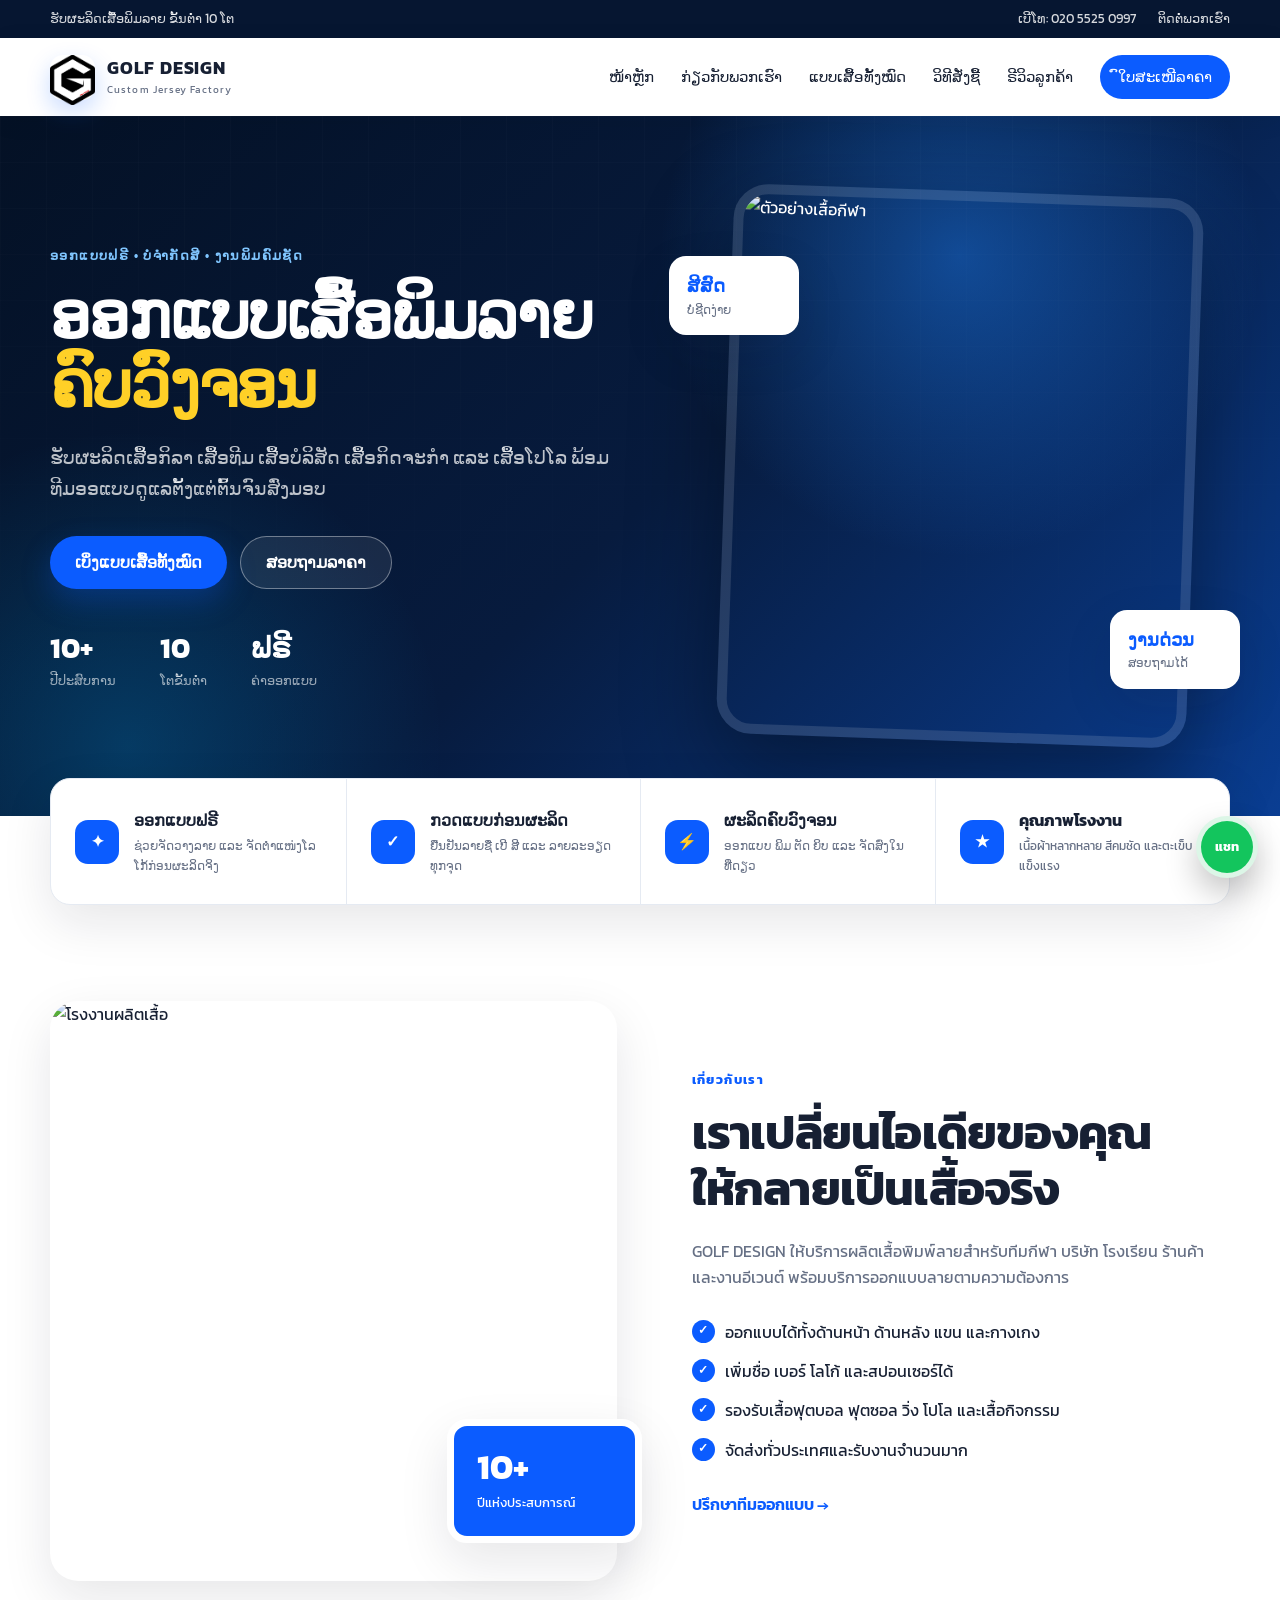
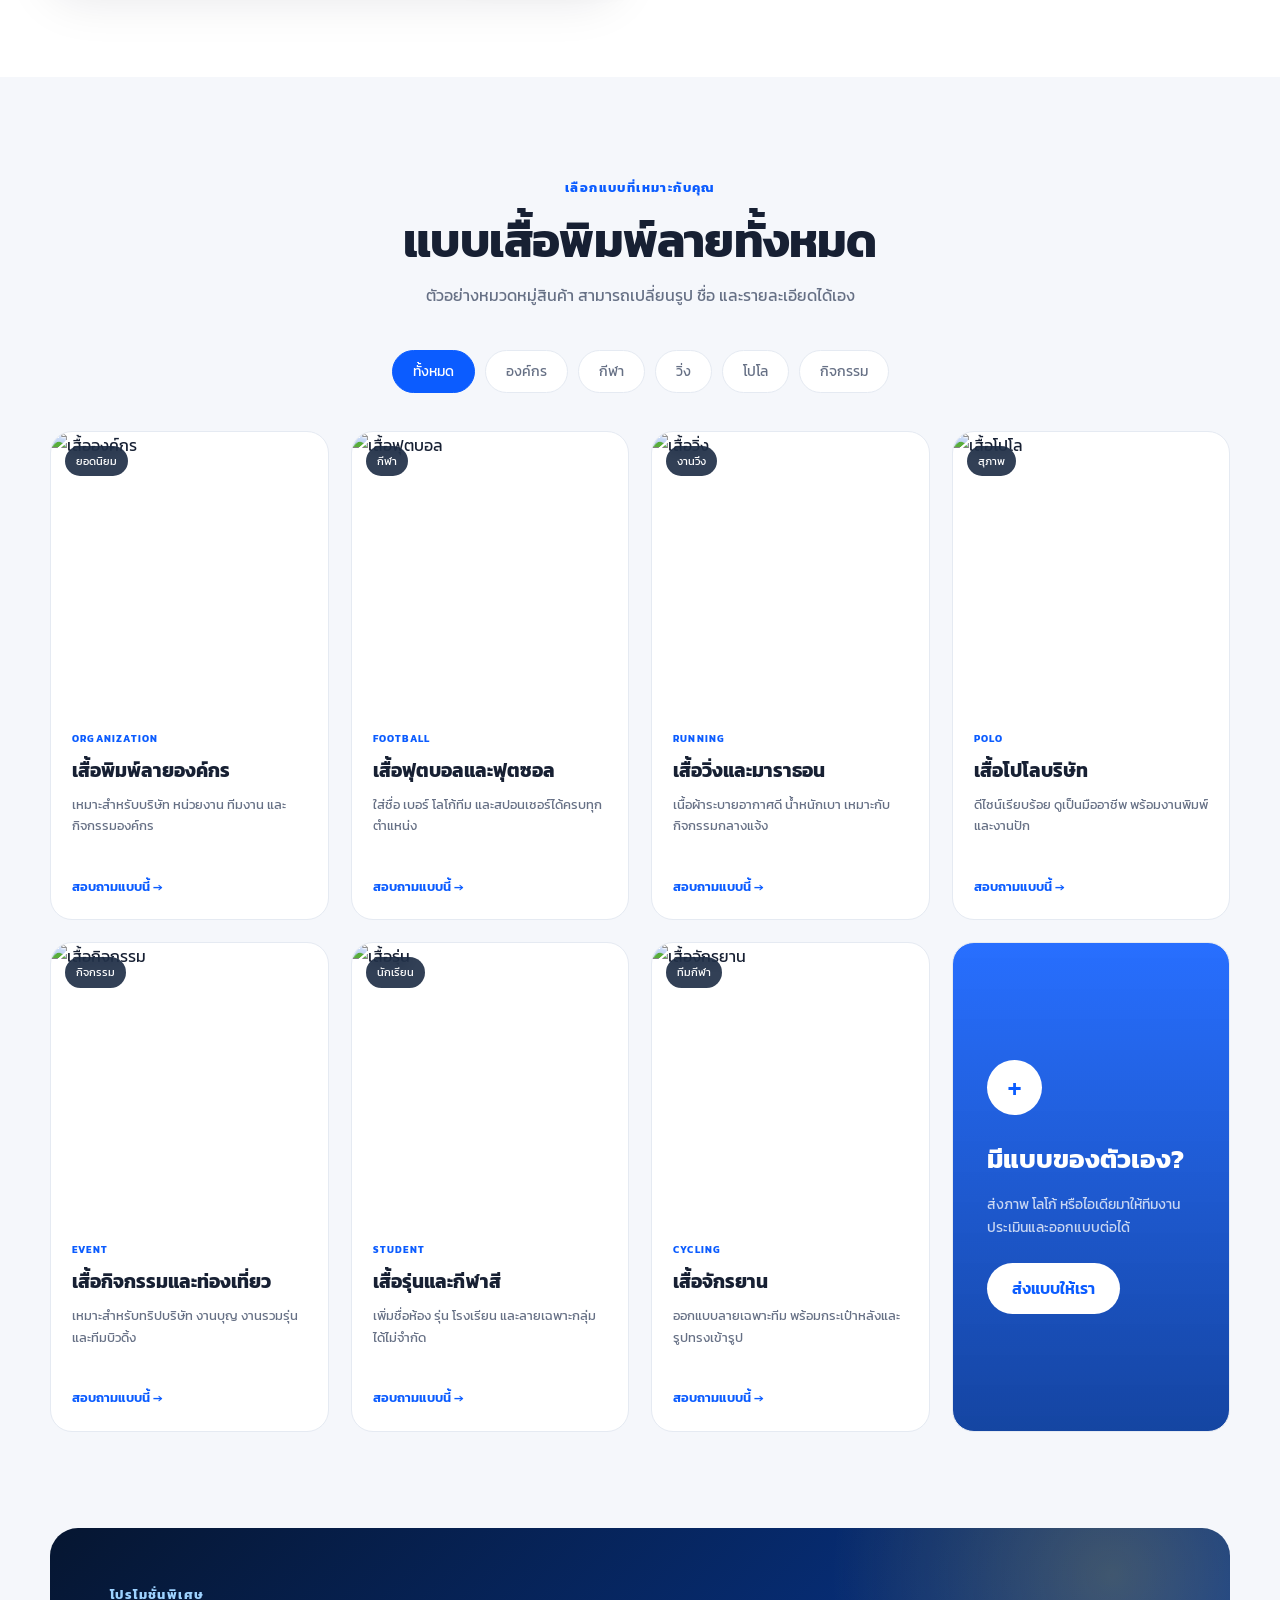
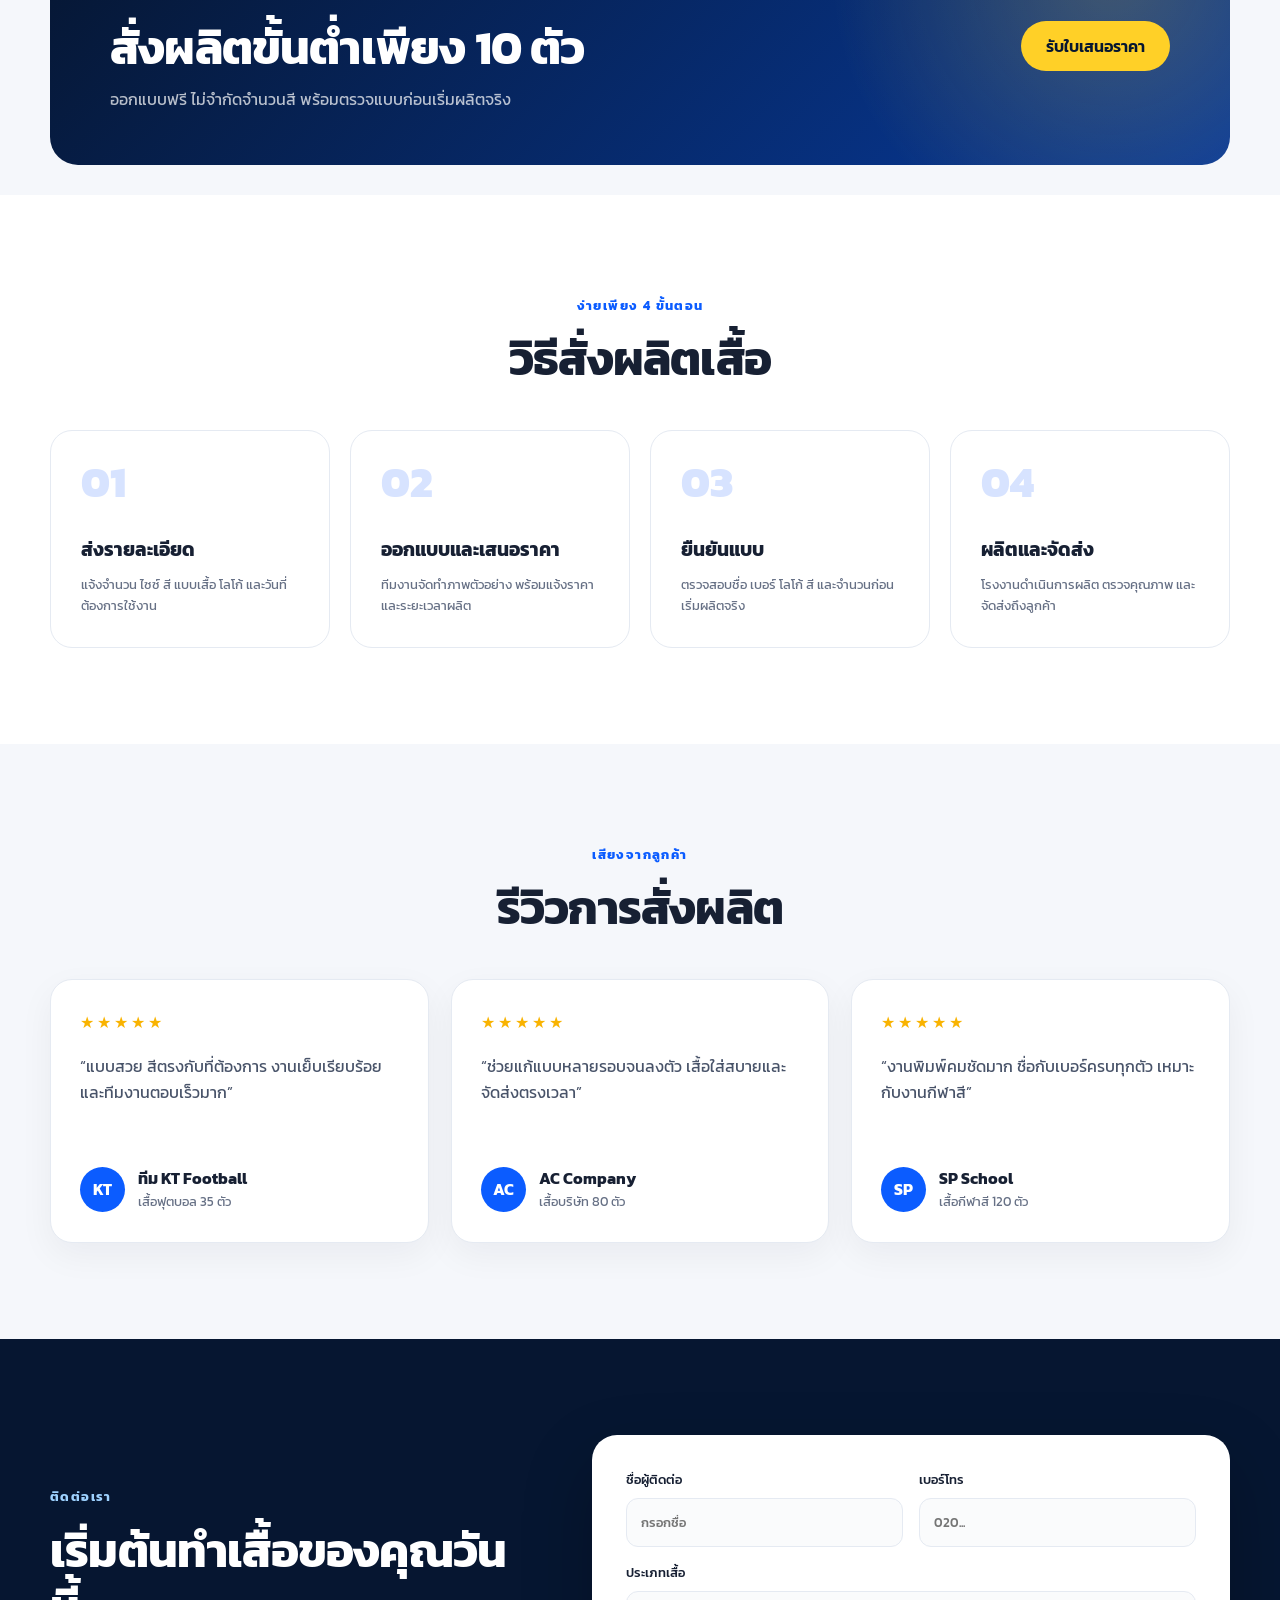
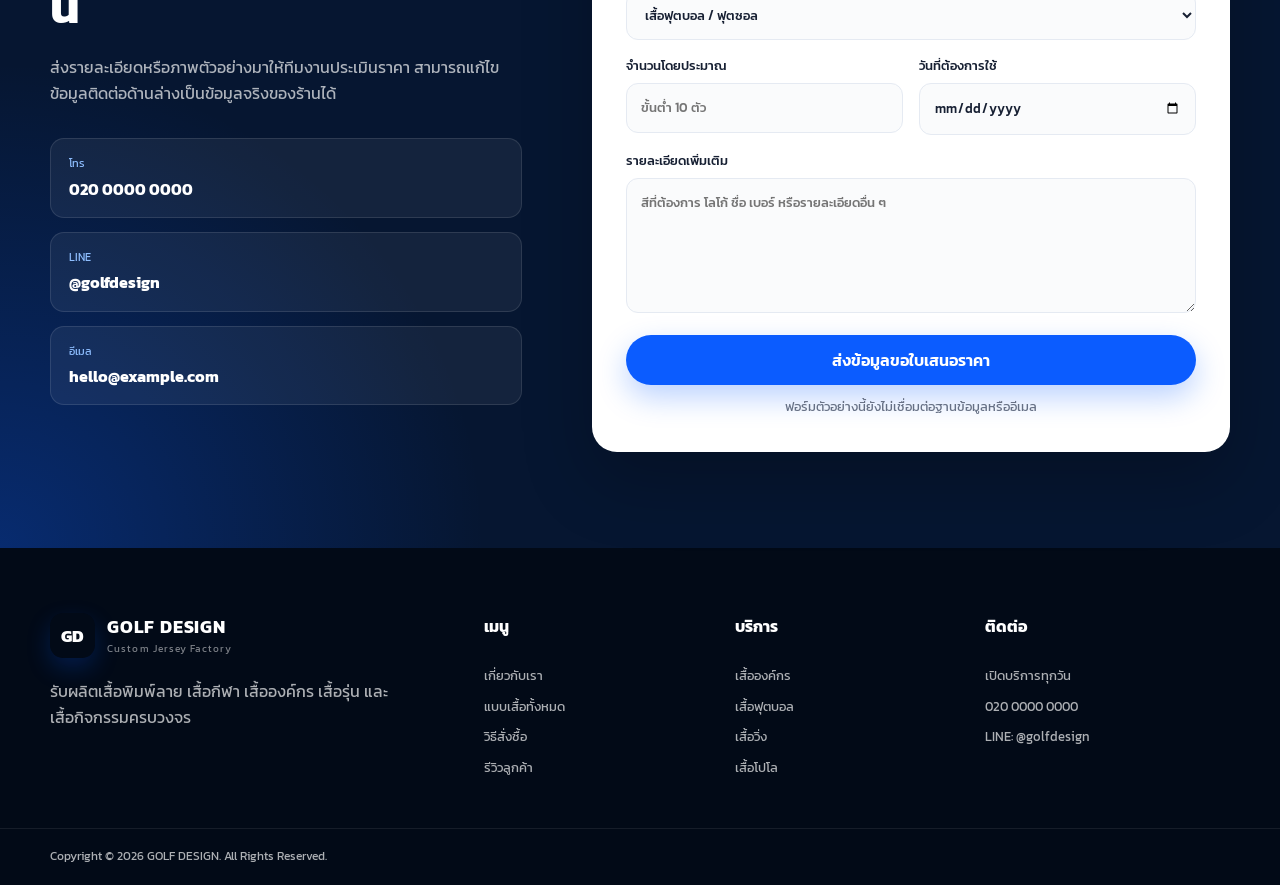
==== index.html @ 5b39530d "GG" ====
<!DOCTYPE html>
<html lang="th">
<head>
  <meta charset="UTF-8">
  <meta name="viewport" content="width=device-width, initial-scale=1.0">
  <meta name="description" content="โรงงานผลิตเสื้อพิมพ์ลาย เสื้อกีฬา เสื้อองค์กร และเสื้อกิจกรรม">
  <title>GOLF DESIGN</title>

  <link rel="preconnect" href="https://fonts.googleapis.com">
  <link rel="preconnect" href="https://fonts.gstatic.com" crossorigin>
  <link href="https://fonts.googleapis.com/css2?family=Kanit:wght@300;400;500;600;700;800&display=swap" rel="stylesheet">
  <link rel="stylesheet" href="style.css">
</head>

<body>
  <!-- แถบข้อมูลด้านบน -->
  <div class="topbar">
    <div class="container topbar-inner">
      <p>ຮັບຜະລິດເສື້ອພິມລາຍ ຂັ້ນຕ່ຳ 10 ໂຕ</p>
      <div class="topbar-links">
        <a href="tel:02000000000">ເບີໂທ: 020 5525 0997</a>
        <a href="#contact">ຕິດຕໍ່ພວກເຮົາ</a>
      </div>
    </div>
  </div>

  <!-- เมนู -->
  <header class="site-header">
    <div class="container navbar">
      <a class="brand" href="#home">
        <span class="brand-mark">
          <img src="/img/GOLF DESGIN LOGO NOTEXT@4x-8.png" alt="GOLF DESIGN">
        </span>
        <span>
          <strong>GOLF DESIGN</strong>
          <small>Custom Jersey Factory</small>
        </span>
      </a>

      <input class="nav-toggle" type="checkbox" id="nav-toggle">
      <label class="hamburger" for="nav-toggle" aria-label="เปิดเมนู">
        <span></span>
        <span></span>
        <span></span>
      </label>

      <nav class="nav-menu">
        <a href="#home">ໜ້າຫຼັກ</a>
        <a href="#about">ກ່ຽວກັບພວກເຮົາ</a>
        <a href="#products">ແບບເສື້ອທັ້ງໝົດ</a>
        <a href="#how-to-order">ວິທີສັ່ງຊື້</a>
        <a href="#reviews">ຣີວິວລູກຄ້າ</a>
        <a class="nav-contact" href="#contact">ົໃບສະເໜີລາຄາ</a>
      </nav>
    </div>
  </header>

  <main>
    <!-- Hero -->
    <section class="hero" id="home">
      <div class="container hero-grid">
        <div class="hero-copy">
          <span class="eyebrow">ອອກແບບຟຣີ • ບໍ່ຈຳກັດສີ • ງານພິມຄົມຊັດ</span>
          <h1>ອອກແບບເສື້ອພິມລາຍ<br><span>ຄົບວົງຈອນ</span></h1>
          <p>
            ຮັບຜະລິດເສື້ອກິລາ ເສື້ອທີມ ເສື້ອບໍລິສັດ ເສື້ອກິດຈະກຳ ແລະ ເສື້ອໂປໂລ ພ້ອມທີມອອແບບດູແລຕັ້ງແຕ່ຕົ້ນຈົນສົ່ງມອບ
          </p>

          <div class="hero-actions">
            <a class="btn btn-primary" href="#products">ເບິ່ງແບບເສື້ອທັ້ງໝົດ</a>
            <a class="btn btn-outline" href="#contact">ສອບຖາມລາຄາ</a>
          </div>

          <div class="hero-stats">
            <div>
              <strong>10+</strong>
              <span>ປີປະສົບການ</span>
            </div>
            <div>
              <strong>10</strong>
              <span>ໂຕຂັ້ນຕ່ຳ</span>
            </div>
            <div>
              <strong>ຟຣີ</strong>
              <span>ຄ່າອອກແບບ</span>
            </div>
          </div>
        </div>

        <div class="hero-visual">
          <div class="hero-card main-shirt">
            <img src="https://images.unsplash.com/photo-1579952363873-27f3bade9f55?auto=format&fit=crop&w=900&q=85" alt="ตัวอย่างเสื้อกีฬา">
          </div>
          <div class="floating-badge badge-one">
            <strong>ສີສົດ</strong>
            <span>ບໍ່ຊີດງ່າຍ</span>
          </div>
          <div class="floating-badge badge-two">
            <strong>ງານດ່ວນ</strong>
            <span>ສອບຖາມໄດ້</span>
          </div>
        </div>
      </div>
    </section>

    <!-- จุดเด่น -->
    <section class="features">
      <div class="container feature-grid">
        <article class="feature-card">
          <span class="feature-icon">✦</span>
          <div>
            <h3>ອອກແບບຟຣີ</h3>
            <p>ຊ່ວຍຈັດວາງລາຍ ແລະ ຈັດຕຳແໜ່ງໂລໂກ້ກ່ອນຜະລິດຈິງ</p>
          </div>
        </article>

        <article class="feature-card">
          <span class="feature-icon">✓</span>
          <div>
            <h3>ກວດແບບກ່ອນຜະລິດ</h3>
            <p>ຢືນຢັນລາຍຊື່ ເບີ ສີ ແລະ ລາຍລະອຽດທຸກຈຸດ</p>
          </div>
        </article>

        <article class="feature-card">
          <span class="feature-icon">⚡</span>
          <div>
            <h3>ຜະລິດຄົບວົງຈອນ</h3>
            <p>ອອກແບບ ພິມ ຕັດ ຍິບ ແລະ ຈັດສົ່ງໃນທີ່ດຽວ</p>
          </div>
        </article>

        <article class="feature-card">
          <span class="feature-icon">★</span>
          <div>
            <h3>คุณภาพโรงงาน</h3>
            <p>เนื้อผ้าหลากหลาย สีคมชัด และตะเข็บแข็งแรง</p>
          </div>
        </article>
      </div>
    </section>

    <!-- เกี่ยวกับเรา -->
    <section class="section" id="about">
      <div class="container about-grid">
        <div class="about-image">
          <img src="https://images.unsplash.com/photo-1551488831-00ddcb6c6bd3?auto=format&fit=crop&w=1000&q=85" alt="โรงงานผลิตเสื้อ">
          <div class="experience-box">
            <strong>10+</strong>
            <span>ปีแห่งประสบการณ์</span>
          </div>
        </div>

        <div class="about-copy">
          <span class="section-kicker">เกี่ยวกับเรา</span>
          <h2>เราเปลี่ยนไอเดียของคุณ<br>ให้กลายเป็นเสื้อจริง</h2>
          <p>
            GOLF DESIGN ให้บริการผลิตเสื้อพิมพ์ลายสำหรับทีมกีฬา บริษัท
            โรงเรียน ร้านค้า และงานอีเวนต์ พร้อมบริการออกแบบลายตามความต้องการ
          </p>

          <ul class="check-list">
            <li>ออกแบบได้ทั้งด้านหน้า ด้านหลัง แขน และกางเกง</li>
            <li>เพิ่มชื่อ เบอร์ โลโก้ และสปอนเซอร์ได้</li>
            <li>รองรับเสื้อฟุตบอล ฟุตซอล วิ่ง โปโล และเสื้อกิจกรรม</li>
            <li>จัดส่งทั่วประเทศและรับงานจำนวนมาก</li>
          </ul>

          <a class="text-link" href="#contact">ปรึกษาทีมออกแบบ →</a>
        </div>
      </div>
    </section>

    <!-- แบบเสื้อทั้งหมด -->
    <section class="section products-section" id="products">
      <div class="container">
        <div class="section-heading centered">
          <span class="section-kicker">เลือกแบบที่เหมาะกับคุณ</span>
          <h2>แบบเสื้อพิมพ์ลายทั้งหมด</h2>
          <p>ตัวอย่างหมวดหมู่สินค้า สามารถเปลี่ยนรูป ชื่อ และรายละเอียดได้เอง</p>
        </div>

        <div class="category-tabs">
          <a class="active" href="#products">ทั้งหมด</a>
          <a href="#products">องค์กร</a>
          <a href="#products">กีฬา</a>
          <a href="#products">วิ่ง</a>
          <a href="#products">โปโล</a>
          <a href="#products">กิจกรรม</a>
        </div>

        <div class="product-grid">
          <article class="product-card">
            <div class="product-image">
              <img src="https://images.unsplash.com/photo-1521572163474-6864f9cf17ab?auto=format&fit=crop&w=800&q=85" alt="เสื้อองค์กร">
              <span class="product-tag">ยอดนิยม</span>
            </div>
            <div class="product-info">
              <span>ORGANIZATION</span>
              <h3>เสื้อพิมพ์ลายองค์กร</h3>
              <p>เหมาะสำหรับบริษัท หน่วยงาน ทีมงาน และกิจกรรมองค์กร</p>
              <a href="#contact">สอบถามแบบนี้ →</a>
            </div>
          </article>

          <article class="product-card">
            <div class="product-image">
              <img src="https://images.unsplash.com/photo-1517466787929-bc90951d0974?auto=format&fit=crop&w=800&q=85" alt="เสื้อฟุตบอล">
              <span class="product-tag">กีฬา</span>
            </div>
            <div class="product-info">
              <span>FOOTBALL</span>
              <h3>เสื้อฟุตบอลและฟุตซอล</h3>
              <p>ใส่ชื่อ เบอร์ โลโก้ทีม และสปอนเซอร์ได้ครบทุกตำแหน่ง</p>
              <a href="#contact">สอบถามแบบนี้ →</a>
            </div>
          </article>

          <article class="product-card">
            <div class="product-image">
              <img src="https://images.unsplash.com/photo-1552674605-db6ffd4facb5?auto=format&fit=crop&w=800&q=85" alt="เสื้อวิ่ง">
              <span class="product-tag">งานวิ่ง</span>
            </div>
            <div class="product-info">
              <span>RUNNING</span>
              <h3>เสื้อวิ่งและมาราธอน</h3>
              <p>เนื้อผ้าระบายอากาศดี น้ำหนักเบา เหมาะกับกิจกรรมกลางแจ้ง</p>
              <a href="#contact">สอบถามแบบนี้ →</a>
            </div>
          </article>

          <article class="product-card">
            <div class="product-image">
              <img src="https://images.unsplash.com/photo-1627225924765-552d49cf47ad?auto=format&fit=crop&w=800&q=85" alt="เสื้อโปโล">
              <span class="product-tag">สุภาพ</span>
            </div>
            <div class="product-info">
              <span>POLO</span>
              <h3>เสื้อโปโลบริษัท</h3>
              <p>ดีไซน์เรียบร้อย ดูเป็นมืออาชีพ พร้อมงานพิมพ์และงานปัก</p>
              <a href="#contact">สอบถามแบบนี้ →</a>
            </div>
          </article>

          <article class="product-card">
            <div class="product-image">
              <img src="https://images.unsplash.com/photo-1523398002811-999ca8dec234?auto=format&fit=crop&w=800&q=85" alt="เสื้อกิจกรรม">
              <span class="product-tag">กิจกรรม</span>
            </div>
            <div class="product-info">
              <span>EVENT</span>
              <h3>เสื้อกิจกรรมและท่องเที่ยว</h3>
              <p>เหมาะสำหรับทริปบริษัท งานบุญ งานรวมรุ่น และทีมบิวดิ้ง</p>
              <a href="#contact">สอบถามแบบนี้ →</a>
            </div>
          </article>

          <article class="product-card">
            <div class="product-image">
              <img src="https://images.unsplash.com/photo-1503342217505-b0a15ec3261c?auto=format&fit=crop&w=800&q=85" alt="เสื้อรุ่น">
              <span class="product-tag">นักเรียน</span>
            </div>
            <div class="product-info">
              <span>STUDENT</span>
              <h3>เสื้อรุ่นและกีฬาสี</h3>
              <p>เพิ่มชื่อห้อง รุ่น โรงเรียน และลายเฉพาะกลุ่มได้ไม่จำกัด</p>
              <a href="#contact">สอบถามแบบนี้ →</a>
            </div>
          </article>

          <article class="product-card">
            <div class="product-image">
              <img src="https://images.unsplash.com/photo-1538805060514-97d9cc17730c?auto=format&fit=crop&w=800&q=85" alt="เสื้อจักรยาน">
              <span class="product-tag">ทีมกีฬา</span>
            </div>
            <div class="product-info">
              <span>CYCLING</span>
              <h3>เสื้อจักรยาน</h3>
              <p>ออกแบบลายเฉพาะทีม พร้อมกระเป๋าหลังและรูปทรงเข้ารูป</p>
              <a href="#contact">สอบถามแบบนี้ →</a>
            </div>
          </article>

          <article class="product-card custom-card">
            <div class="custom-card-inner">
              <span class="custom-plus">+</span>
              <h3>มีแบบของตัวเอง?</h3>
              <p>ส่งภาพ โลโก้ หรือไอเดียมาให้ทีมงานประเมินและออกแบบต่อได้</p>
              <a class="btn btn-light" href="#contact">ส่งแบบให้เรา</a>
            </div>
          </article>
        </div>
      </div>
    </section>

    <!-- โปรโมชั่น -->
    <section class="promo-section">
      <div class="container promo-box">
        <div>
          <span class="section-kicker light">โปรโมชั่นพิเศษ</span>
          <h2>สั่งผลิตขั้นต่ำเพียง 10 ตัว</h2>
          <p>ออกแบบฟรี ไม่จำกัดจำนวนสี พร้อมตรวจแบบก่อนเริ่มผลิตจริง</p>
        </div>
        <a class="btn btn-yellow" href="#contact">รับใบเสนอราคา</a>
      </div>
    </section>

    <!-- ขั้นตอนสั่งซื้อ -->
    <section class="section" id="how-to-order">
      <div class="container">
        <div class="section-heading centered">
          <span class="section-kicker">ง่ายเพียง 4 ขั้นตอน</span>
          <h2>วิธีสั่งผลิตเสื้อ</h2>
        </div>

        <div class="steps-grid">
          <article class="step-card">
            <span>01</span>
            <h3>ส่งรายละเอียด</h3>
            <p>แจ้งจำนวน ไซซ์ สี แบบเสื้อ โลโก้ และวันที่ต้องการใช้งาน</p>
          </article>

          <article class="step-card">
            <span>02</span>
            <h3>ออกแบบและเสนอราคา</h3>
            <p>ทีมงานจัดทำภาพตัวอย่าง พร้อมแจ้งราคาและระยะเวลาผลิต</p>
          </article>

          <article class="step-card">
            <span>03</span>
            <h3>ยืนยันแบบ</h3>
            <p>ตรวจสอบชื่อ เบอร์ โลโก้ สี และจำนวนก่อนเริ่มผลิตจริง</p>
          </article>

          <article class="step-card">
            <span>04</span>
            <h3>ผลิตและจัดส่ง</h3>
            <p>โรงงานดำเนินการผลิต ตรวจคุณภาพ และจัดส่งถึงลูกค้า</p>
          </article>
        </div>
      </div>
    </section>

    <!-- รีวิว -->
    <section class="section reviews-section" id="reviews">
      <div class="container">
        <div class="section-heading centered">
          <span class="section-kicker">เสียงจากลูกค้า</span>
          <h2>รีวิวการสั่งผลิต</h2>
        </div>

        <div class="review-grid">
          <article class="review-card">
            <div class="stars">★★★★★</div>
            <p>“แบบสวย สีตรงกับที่ต้องการ งานเย็บเรียบร้อย และทีมงานตอบเร็วมาก”</p>
            <div class="reviewer">
              <span>KT</span>
              <div>
                <strong>ทีม KT Football</strong>
                <small>เสื้อฟุตบอล 35 ตัว</small>
              </div>
            </div>
          </article>

          <article class="review-card">
            <div class="stars">★★★★★</div>
            <p>“ช่วยแก้แบบหลายรอบจนลงตัว เสื้อใส่สบายและจัดส่งตรงเวลา”</p>
            <div class="reviewer">
              <span>AC</span>
              <div>
                <strong>AC Company</strong>
                <small>เสื้อบริษัท 80 ตัว</small>
              </div>
            </div>
          </article>

          <article class="review-card">
            <div class="stars">★★★★★</div>
            <p>“งานพิมพ์คมชัดมาก ชื่อกับเบอร์ครบทุกตัว เหมาะกับงานกีฬาสี”</p>
            <div class="reviewer">
              <span>SP</span>
              <div>
                <strong>SP School</strong>
                <small>เสื้อกีฬาสี 120 ตัว</small>
              </div>
            </div>
          </article>
        </div>
      </div>
    </section>

    <!-- ติดต่อ -->
    <section class="section contact-section" id="contact">
      <div class="container contact-grid">
        <div class="contact-copy">
          <span class="section-kicker light">ติดต่อเรา</span>
          <h2>เริ่มต้นทำเสื้อของคุณวันนี้</h2>
          <p>
            ส่งรายละเอียดหรือภาพตัวอย่างมาให้ทีมงานประเมินราคา
            สามารถแก้ไขข้อมูลติดต่อด้านล่างเป็นข้อมูลจริงของร้านได้
          </p>

          <div class="contact-list">
            <a href="tel:02000000000">
              <span>โทร</span>
              <strong>020 0000 0000</strong>
            </a>
            <a href="#">
              <span>LINE</span>
              <strong>@golfdesign</strong>
            </a>
            <a href="mailto:hello@example.com">
              <span>อีเมล</span>
              <strong>hello@example.com</strong>
            </a>
          </div>
        </div>

        <form class="contact-form" action="#" method="post">
          <div class="form-row">
            <label>
              ชื่อผู้ติดต่อ
              <input type="text" name="name" placeholder="กรอกชื่อ" required>
            </label>
            <label>
              เบอร์โทร
              <input type="tel" name="phone" placeholder="020..." required>
            </label>
          </div>

          <label>
            ประเภทเสื้อ
            <select name="shirt-type">
              <option>เสื้อฟุตบอล / ฟุตซอล</option>
              <option>เสื้อองค์กร</option>
              <option>เสื้อวิ่ง</option>
              <option>เสื้อโปโล</option>
              <option>เสื้อกิจกรรม</option>
              <option>อื่น ๆ</option>
            </select>
          </label>

          <div class="form-row">
            <label>
              จำนวนโดยประมาณ
              <input type="number" name="quantity" min="10" placeholder="ขั้นต่ำ 10 ตัว">
            </label>
            <label>
              วันที่ต้องการใช้
              <input type="date" name="use-date">
            </label>
          </div>

          <label>
            รายละเอียดเพิ่มเติม
            <textarea name="message" rows="5" placeholder="สีที่ต้องการ โลโก้ ชื่อ เบอร์ หรือรายละเอียดอื่น ๆ"></textarea>
          </label>

          <button class="btn btn-primary full-width" type="submit">ส่งข้อมูลขอใบเสนอราคา</button>
          <small class="form-note">ฟอร์มตัวอย่างนี้ยังไม่เชื่อมต่อฐานข้อมูลหรืออีเมล</small>
        </form>
      </div>
    </section>
  </main>

  <!-- Footer -->
  <footer class="footer">
    <div class="container footer-grid">
      <div>
        <a class="brand footer-brand" href="#home">
          <span class="brand-mark">GD</span>
          <span>
            <strong>GOLF DESIGN</strong>
            <small>Custom Jersey Factory</small>
          </span>
        </a>
        <p>รับผลิตเสื้อพิมพ์ลาย เสื้อกีฬา เสื้อองค์กร เสื้อรุ่น และเสื้อกิจกรรมครบวงจร</p>
      </div>

      <div>
        <h3>เมนู</h3>
        <a href="#about">เกี่ยวกับเรา</a>
        <a href="#products">แบบเสื้อทั้งหมด</a>
        <a href="#how-to-order">วิธีสั่งซื้อ</a>
        <a href="#reviews">รีวิวลูกค้า</a>
      </div>

      <div>
        <h3>บริการ</h3>
        <a href="#products">เสื้อองค์กร</a>
        <a href="#products">เสื้อฟุตบอล</a>
        <a href="#products">เสื้อวิ่ง</a>
        <a href="#products">เสื้อโปโล</a>
      </div>

      <div>
        <h3>ติดต่อ</h3>
        <p>เปิดบริการทุกวัน</p>
        <a href="tel:02000000000">020 0000 0000</a>
        <a href="#">LINE: @golfdesign</a>
      </div>
    </div>

    <div class="footer-bottom">
      <div class="container">
        <p>Copyright © 2026 GOLF DESIGN. All Rights Reserved.</p>
      </div>
    </div>
  </footer>

  <a class="floating-contact" href="#contact" aria-label="ติดต่อเรา">แชท</a>
</body>
</html>
---- style.css ----
/* =========================
   ตั้งค่าพื้นฐาน
========================= */
:root {
  --primary: #0b5cff;
  --primary-dark: #073a9c;
  --navy: #061631;
  --navy-soft: #0d2348;
  --yellow: #ffd027;
  --text: #172033;
  --muted: #667085;
  --white: #ffffff;
  --surface: #f5f7fb;
  --border: #e5eaf2;
  --shadow: 0 18px 50px rgba(16, 24, 40, 0.10);
  --radius: 22px;
}

* {
  box-sizing: border-box;
  margin: 0;
  padding: 0;
}

html {
  scroll-behavior: smooth;
}

body {
  font-family: "Kanit", sans-serif;
  color: var(--text);
  background: var(--white);
  line-height: 1.65;
}

img {
  display: block;
  width: 100%;
}

a {
  color: inherit;
  text-decoration: none;
}

button,
input,
select,
textarea {
  font: inherit;
}

.container {
  width: min(1180px, calc(100% - 40px));
  margin-inline: auto;
}

.section {
  padding: 96px 0;
}

/* =========================
   ปุ่ม
========================= */
.btn {
  min-height: 50px;
  display: inline-flex;
  align-items: center;
  justify-content: center;
  padding: 12px 25px;
  border: 0;
  border-radius: 999px;
  cursor: pointer;
  font-weight: 600;
  transition: 0.25s ease;
}

.btn:hover {
  transform: translateY(-2px);
}

.btn-primary {
  color: var(--white);
  background: var(--primary);
  box-shadow: 0 12px 30px rgba(11, 92, 255, 0.28);
}

.btn-primary:hover {
  background: #004ce0;
}

.btn-outline {
  color: var(--white);
  border: 1px solid rgba(255, 255, 255, 0.38);
  background: rgba(255, 255, 255, 0.08);
}

.btn-outline:hover {
  background: rgba(255, 255, 255, 0.16);
}

.btn-yellow {
  color: var(--navy);
  background: var(--yellow);
}

.btn-light {
  color: var(--primary);
  background: var(--white);
}

.full-width {
  width: 100%;
}

/* =========================
   Topbar และ Navigation
========================= */
.topbar {
  color: rgba(255, 255, 255, 0.84);
  background: var(--navy);
  font-size: 13px;
}

.topbar-inner {
  min-height: 38px;
  display: flex;
  align-items: center;
  justify-content: space-between;
  gap: 20px;
}

.topbar-links {
  display: flex;
  gap: 22px;
}

.topbar a:hover {
  color: var(--yellow);
}

.site-header {
  position: sticky;
  top: 0;
  z-index: 100;
  background: rgba(255, 255, 255, 0.94);
  box-shadow: 0 5px 25px rgba(16, 24, 40, 0.06);
  backdrop-filter: blur(12px);
}

.navbar {
  min-height: 78px;
  display: flex;
  align-items: center;
  justify-content: space-between;
}

.brand {
  display: inline-flex;
  align-items: center;
  gap: 12px;
}

.brand-mark {
  width: 45px;
  height: 45px;
  display: grid;
  place-items: center;
  color: var(--white);
  border-radius: 13px;
  font-size: 17px;
  font-weight: 800;
  box-shadow: 0 10px 23px rgba(11, 92, 255, 0.22);
}

.brand strong,
.brand small {
  display: block;
  line-height: 1.15;
}

.brand strong {
  letter-spacing: 0.8px;
  font-size: 18px;
}

.brand small {
  margin-top: 5px;
  color: var(--muted);
  font-size: 10px;
  letter-spacing: 1.1px;
}

.nav-menu {
  display: flex;
  align-items: center;
  gap: 27px;
  font-size: 15px;
  font-weight: 500;
}

.nav-menu > a:not(.nav-contact) {
  position: relative;
}

.nav-menu > a:not(.nav-contact)::after {
  content: "";
  position: absolute;
  left: 0;
  right: 100%;
  bottom: -8px;
  height: 2px;
  background: var(--primary);
  transition: 0.25s ease;
}

.nav-menu > a:hover::after {
  right: 0;
}

.nav-contact {
  padding: 10px 18px;
  color: var(--white);
  background: var(--primary);
  border-radius: 999px;
}

.nav-toggle,
.hamburger {
  display: none;
}

/* =========================
   Hero
========================= */
.hero {
  position: relative;
  overflow: hidden;
  color: var(--white);
  background:
    radial-gradient(circle at 75% 20%, rgba(30, 132, 255, 0.44), transparent 27%),
    radial-gradient(circle at 10% 90%, rgba(0, 179, 255, 0.22), transparent 24%),
    linear-gradient(135deg, #041125 0%, #071b3e 52%, #0a3e93 100%);
}

.hero::before {
  content: "";
  position: absolute;
  inset: 0;
  opacity: 0.13;
  background-image:
    linear-gradient(rgba(255,255,255,.12) 1px, transparent 1px),
    linear-gradient(90deg, rgba(255,255,255,.12) 1px, transparent 1px);
  background-size: 46px 46px;
  mask-image: linear-gradient(to bottom, #000, transparent 90%);
}

.hero-grid {
  min-height: 690px;
  position: relative;
  display: grid;
  grid-template-columns: 1.03fr 0.97fr;
  align-items: center;
  gap: 65px;
  padding-top: 75px;
  padding-bottom: 75px;
}

.eyebrow,
.section-kicker {
  display: inline-block;
  margin-bottom: 15px;
  color: var(--primary);
  font-size: 13px;
  font-weight: 700;
  letter-spacing: 1.4px;
  text-transform: uppercase;
}

.eyebrow {
  color: #80c6ff;
}

.hero h1 {
  max-width: 680px;
  font-size: clamp(42px, 5vw, 69px);
  line-height: 1.08;
  letter-spacing: -1.8px;
}

.hero h1 span {
  color: var(--yellow);
}

.hero-copy > p {
  max-width: 630px;
  margin-top: 22px;
  color: rgba(255, 255, 255, 0.74);
  font-size: 19px;
}

.hero-actions {
  display: flex;
  flex-wrap: wrap;
  gap: 13px;
  margin-top: 32px;
}

.hero-stats {
  display: flex;
  gap: 44px;
  margin-top: 44px;
}

.hero-stats div {
  display: flex;
  flex-direction: column;
}

.hero-stats strong {
  font-size: 29px;
  line-height: 1;
}

.hero-stats span {
  margin-top: 8px;
  color: rgba(255, 255, 255, 0.6);
  font-size: 13px;
}

.hero-visual {
  min-height: 500px;
  position: relative;
  display: grid;
  place-items: center;
}

.main-shirt {
  width: min(100%, 470px);
  overflow: hidden;
  border: 10px solid rgba(255, 255, 255, 0.12);
  border-radius: 35px;
  transform: rotate(2deg);
  box-shadow: 0 35px 90px rgba(0, 0, 0, 0.4);
}

.main-shirt img {
  height: 530px;
  object-fit: cover;
}

.floating-badge {
  position: absolute;
  min-width: 130px;
  padding: 15px 18px;
  color: var(--navy);
  background: var(--white);
  border-radius: 17px;
  box-shadow: var(--shadow);
}

.floating-badge strong,
.floating-badge span {
  display: block;
}

.floating-badge strong {
  color: var(--primary);
  font-size: 18px;
}

.floating-badge span {
  color: var(--muted);
  font-size: 12px;
}

.badge-one {
  top: 65px;
  left: -20px;
}

.badge-two {
  right: -10px;
  bottom: 52px;
}

/* =========================
   จุดเด่น
========================= */
.features {
  position: relative;
  z-index: 5;
  margin-top: -38px;
}

.feature-grid {
  display: grid;
  grid-template-columns: repeat(4, 1fr);
  background: var(--white);
  border: 1px solid var(--border);
  border-radius: 20px;
  box-shadow: var(--shadow);
}

.feature-card {
  min-height: 125px;
  display: flex;
  align-items: center;
  gap: 15px;
  padding: 24px;
}

.feature-card + .feature-card {
  border-left: 1px solid var(--border);
}

.feature-icon {
  flex: 0 0 auto;
  width: 44px;
  height: 44px;
  display: grid;
  place-items: center;
  color: var(--white);
  background: var(--primary);
  border-radius: 13px;
  font-weight: 800;
}

.feature-card h3 {
  font-size: 16px;
}

.feature-card p {
  margin-top: 4px;
  color: var(--muted);
  font-size: 12px;
}

/* =========================
   หัวข้อ Section
========================= */
.section-heading {
  margin-bottom: 42px;
}

.section-heading.centered {
  max-width: 760px;
  margin-right: auto;
  margin-left: auto;
  text-align: center;
}

.section-heading h2,
.about-copy h2,
.contact-copy h2,
.promo-box h2 {
  font-size: clamp(31px, 4vw, 47px);
  line-height: 1.2;
  letter-spacing: -0.8px;
}

.section-heading p {
  margin-top: 12px;
  color: var(--muted);
}

/* =========================
   เกี่ยวกับเรา
========================= */
.about-grid {
  display: grid;
  grid-template-columns: 1fr 0.95fr;
  align-items: center;
  gap: 75px;
}

.about-image {
  position: relative;
}

.about-image > img {
  height: 580px;
  object-fit: cover;
  border-radius: 28px;
  box-shadow: var(--shadow);
}

.experience-box {
  position: absolute;
  right: -25px;
  bottom: 38px;
  min-width: 195px;
  padding: 23px;
  color: var(--white);
  background: var(--primary);
  border: 7px solid var(--white);
  border-radius: 20px;
  box-shadow: var(--shadow);
}

.experience-box strong,
.experience-box span {
  display: block;
}

.experience-box strong {
  font-size: 35px;
  line-height: 1;
}

.experience-box span {
  margin-top: 8px;
  font-size: 13px;
}

.about-copy > p {
  margin-top: 20px;
  color: var(--muted);
}

.check-list {
  display: grid;
  gap: 13px;
  margin: 28px 0;
  list-style: none;
}

.check-list li {
  position: relative;
  padding-left: 33px;
}

.check-list li::before {
  content: "✓";
  position: absolute;
  left: 0;
  top: 1px;
  width: 23px;
  height: 23px;
  display: grid;
  place-items: center;
  color: var(--white);
  background: var(--primary);
  border-radius: 50%;
  font-size: 12px;
  font-weight: 800;
}

.text-link {
  color: var(--primary);
  font-weight: 600;
}

/* =========================
   สินค้า
========================= */
.products-section {
  background: var(--surface);
}

.category-tabs {
  display: flex;
  flex-wrap: wrap;
  justify-content: center;
  gap: 10px;
  margin-bottom: 38px;
}

.category-tabs a {
  padding: 9px 20px;
  color: var(--muted);
  background: var(--white);
  border: 1px solid var(--border);
  border-radius: 999px;
  font-size: 14px;
}

.category-tabs a:hover,
.category-tabs .active {
  color: var(--white);
  background: var(--primary);
  border-color: var(--primary);
}

.product-grid {
  display: grid;
  grid-template-columns: repeat(4, 1fr);
  gap: 22px;
}

.product-card {
  overflow: hidden;
  background: var(--white);
  border: 1px solid var(--border);
  border-radius: var(--radius);
  transition: 0.3s ease;
}

.product-card:hover {
  transform: translateY(-7px);
  box-shadow: var(--shadow);
}

.product-image {
  position: relative;
  overflow: hidden;
}

.product-image img {
  height: 270px;
  object-fit: cover;
  transition: transform 0.5s ease;
}

.product-card:hover .product-image img {
  transform: scale(1.05);
}

.product-tag {
  position: absolute;
  top: 14px;
  left: 14px;
  padding: 6px 11px;
  color: var(--white);
  background: rgba(6, 22, 49, 0.82);
  border-radius: 999px;
  font-size: 11px;
  backdrop-filter: blur(7px);
}

.product-info {
  padding: 21px;
}

.product-info > span {
  color: var(--primary);
  font-size: 10px;
  font-weight: 700;
  letter-spacing: 1.2px;
}

.product-info h3 {
  margin-top: 5px;
  font-size: 19px;
}

.product-info p {
  min-height: 63px;
  margin: 8px 0 15px;
  color: var(--muted);
  font-size: 13px;
}

.product-info a {
  color: var(--primary);
  font-size: 13px;
  font-weight: 600;
}

.custom-card {
  min-height: 100%;
  color: var(--white);
  background:
    linear-gradient(rgba(11, 92, 255, 0.88), rgba(7, 58, 156, 0.94)),
    url("https://images.unsplash.com/photo-1551488831-00ddcb6c6bd3?auto=format&fit=crop&w=800&q=80") center/cover;
}

.custom-card-inner {
  min-height: 100%;
  display: flex;
  flex-direction: column;
  align-items: flex-start;
  justify-content: center;
  padding: 34px;
}

.custom-plus {
  width: 55px;
  height: 55px;
  display: grid;
  place-items: center;
  margin-bottom: 23px;
  color: var(--primary);
  background: var(--white);
  border-radius: 50%;
  font-size: 32px;
}

.custom-card h3 {
  font-size: 26px;
}

.custom-card p {
  margin: 12px 0 24px;
  color: rgba(255, 255, 255, 0.76);
  font-size: 14px;
}

/* =========================
   โปรโมชั่น
========================= */
.promo-section {
  padding: 0 0 30px;
  background: var(--surface);
}

.promo-box {
  min-height: 230px;
  display: flex;
  align-items: center;
  justify-content: space-between;
  gap: 35px;
  padding: 52px 60px;
  color: var(--white);
  background:
    radial-gradient(circle at 90% 20%, rgba(255, 208, 39, 0.23), transparent 26%),
    linear-gradient(135deg, var(--navy), var(--primary-dark));
  border-radius: 28px;
}

.section-kicker.light {
  color: #9ed2ff;
}

.promo-box p {
  margin-top: 10px;
  color: rgba(255, 255, 255, 0.72);
}

/* =========================
   ขั้นตอน
========================= */
.steps-grid {
  display: grid;
  grid-template-columns: repeat(4, 1fr);
  gap: 20px;
}

.step-card {
  position: relative;
  padding: 30px;
  background: var(--white);
  border: 1px solid var(--border);
  border-radius: var(--radius);
}

.step-card span {
  display: block;
  margin-bottom: 30px;
  color: #d7e3ff;
  font-size: 43px;
  font-weight: 800;
  line-height: 1;
}

.step-card h3 {
  font-size: 19px;
}

.step-card p {
  margin-top: 9px;
  color: var(--muted);
  font-size: 13px;
}

/* =========================
   รีวิว
========================= */
.reviews-section {
  background: var(--surface);
}

.review-grid {
  display: grid;
  grid-template-columns: repeat(3, 1fr);
  gap: 22px;
}

.review-card {
  padding: 29px;
  background: var(--white);
  border: 1px solid var(--border);
  border-radius: var(--radius);
  box-shadow: 0 12px 35px rgba(16, 24, 40, 0.05);
}

.stars {
  margin-bottom: 18px;
  color: #f9b300;
  letter-spacing: 3px;
}

.review-card > p {
  min-height: 88px;
  color: #485369;
}

.reviewer {
  display: flex;
  align-items: center;
  gap: 13px;
  margin-top: 24px;
}

.reviewer > span {
  width: 45px;
  height: 45px;
  display: grid;
  place-items: center;
  color: var(--white);
  background: var(--primary);
  border-radius: 50%;
  font-weight: 700;
}

.reviewer strong,
.reviewer small {
  display: block;
}

.reviewer small {
  color: var(--muted);
}

/* =========================
   ติดต่อ
========================= */
.contact-section {
  color: var(--white);
  background:
    radial-gradient(circle at 0 100%, rgba(11, 92, 255, 0.3), transparent 32%),
    var(--navy);
}

.contact-grid {
  display: grid;
  grid-template-columns: 0.85fr 1.15fr;
  align-items: center;
  gap: 70px;
}

.contact-copy > p {
  margin-top: 18px;
  color: rgba(255, 255, 255, 0.68);
}

.contact-list {
  display: grid;
  gap: 14px;
  margin-top: 32px;
}

.contact-list a {
  display: flex;
  flex-direction: column;
  padding: 15px 18px;
  background: rgba(255, 255, 255, 0.06);
  border: 1px solid rgba(255, 255, 255, 0.11);
  border-radius: 14px;
}

.contact-list span {
  color: #8ebeff;
  font-size: 11px;
  text-transform: uppercase;
}

.contact-list strong {
  margin-top: 3px;
}

.contact-form {
  padding: 34px;
  color: var(--text);
  background: var(--white);
  border-radius: 25px;
  box-shadow: 0 28px 70px rgba(0, 0, 0, 0.24);
}

.form-row {
  display: grid;
  grid-template-columns: 1fr 1fr;
  gap: 16px;
}

.contact-form label {
  display: block;
  margin-bottom: 15px;
  font-size: 13px;
  font-weight: 500;
}

.contact-form input,
.contact-form select,
.contact-form textarea {
  width: 100%;
  margin-top: 7px;
  padding: 13px 14px;
  color: var(--text);
  background: #fafbfc;
  border: 1px solid var(--border);
  border-radius: 12px;
  outline: none;
}

.contact-form input:focus,
.contact-form select:focus,
.contact-form textarea:focus {
  border-color: var(--primary);
  box-shadow: 0 0 0 3px rgba(11, 92, 255, 0.1);
}

.contact-form textarea {
  resize: vertical;
}

.form-note {
  display: block;
  margin-top: 11px;
  color: var(--muted);
  text-align: center;
}

/* =========================
   Footer
========================= */
.footer {
  color: rgba(255, 255, 255, 0.68);
  background: #020a17;
}

.footer-grid {
  display: grid;
  grid-template-columns: 1.55fr 0.8fr 0.8fr 1fr;
  gap: 55px;
  padding-top: 65px;
  padding-bottom: 50px;
}

.footer-brand {
  color: var(--white);
}

.footer-brand small {
  color: rgba(255, 255, 255, 0.48);
}

.footer-grid > div:first-child > p {
  max-width: 360px;
  margin-top: 20px;
}

.footer h3 {
  margin-bottom: 17px;
  color: var(--white);
  font-size: 16px;
}

.footer-grid > div:not(:first-child) {
  display: flex;
  flex-direction: column;
  align-items: flex-start;
  gap: 9px;
  font-size: 13px;
}

.footer a:hover {
  color: var(--yellow);
}

.footer-bottom {
  padding: 18px 0;
  border-top: 1px solid rgba(255, 255, 255, 0.08);
  font-size: 12px;
}

.floating-contact {
  width: 62px;
  height: 62px;
  position: fixed;
  right: 22px;
  bottom: 22px;
  z-index: 90;
  display: grid;
  place-items: center;
  color: var(--white);
  background: #13c55d;
  border: 5px solid rgba(255, 255, 255, 0.85);
  border-radius: 50%;
  box-shadow: 0 15px 32px rgba(0, 0, 0, 0.23);
  font-size: 13px;
  font-weight: 700;
}

/* =========================
   Responsive
========================= */
@media (max-width: 1050px) {
  .nav-menu {
    gap: 17px;
    font-size: 13px;
  }

  .hero-grid {
    gap: 35px;
  }

  .feature-grid,
  .product-grid,
  .steps-grid {
    grid-template-columns: repeat(2, 1fr);
  }

  .feature-card:nth-child(3) {
    border-left: 0;
    border-top: 1px solid var(--border);
  }

  .feature-card:nth-child(4) {
    border-top: 1px solid var(--border);
  }

  .about-grid {
    gap: 45px;
  }
}

@media (max-width: 820px) {
  .topbar {
    display: none;
  }

  .navbar {
    min-height: 70px;
  }

  .hamburger {
    width: 43px;
    height: 43px;
    display: grid;
    place-content: center;
    gap: 5px;
    border: 1px solid var(--border);
    border-radius: 12px;
    cursor: pointer;
  }

  .hamburger span {
    width: 21px;
    height: 2px;
    display: block;
    background: var(--navy);
  }

  .nav-menu {
    position: absolute;
    top: 70px;
    left: 0;
    right: 0;
    max-height: 0;
    overflow: hidden;
    display: flex;
    flex-direction: column;
    align-items: stretch;
    gap: 0;
    padding: 0 20px;
    background: var(--white);
    box-shadow: 0 20px 35px rgba(16, 24, 40, 0.1);
    transition: max-height 0.3s ease, padding 0.3s ease;
  }

  .nav-menu a {
    padding: 13px 0;
    border-bottom: 1px solid var(--border);
  }

  .nav-menu a::after {
    display: none;
  }

  .nav-contact {
    margin: 10px 0 18px;
    padding: 12px 16px !important;
    text-align: center;
    border-bottom: 0 !important;
  }

  .nav-toggle:checked ~ .nav-menu {
    max-height: 490px;
    padding-top: 10px;
  }

  .hero-grid,
  .about-grid,
  .contact-grid {
    grid-template-columns: 1fr;
  }

  .hero-grid {
    padding-top: 75px;
    text-align: center;
  }

  .hero-copy > p {
    margin-inline: auto;
  }

  .hero-actions,
  .hero-stats {
    justify-content: center;
  }

  .hero-visual {
    min-height: 450px;
  }

  .main-shirt img {
    height: 470px;
  }

  .about-image {
    max-width: 620px;
    margin-inline: auto;
  }

  .about-image > img {
    height: 480px;
  }

  .promo-box {
    flex-direction: column;
    align-items: flex-start;
  }

  .review-grid {
    grid-template-columns: 1fr;
  }

  .footer-grid {
    grid-template-columns: 1fr 1fr;
  }
}

@media (max-width: 560px) {
  .container {
    width: min(100% - 26px, 1180px);
  }

  .section {
    padding: 70px 0;
  }

  .brand strong {
    font-size: 15px;
  }

  .hero-grid {
    min-height: auto;
    padding-top: 60px;
  }

  .hero h1 {
    font-size: 40px;
  }

  .hero-copy > p {
    font-size: 16px;
  }

  .hero-actions {
    flex-direction: column;
  }

  .hero-actions .btn {
    width: 100%;
  }

  .hero-stats {
    gap: 24px;
  }

  .hero-visual {
    min-height: 390px;
  }

  .main-shirt img {
    height: 390px;
  }

  .badge-one {
    left: -5px;
  }

  .badge-two {
    right: -2px;
  }

  .features {
    margin-top: -15px;
  }

  .feature-grid,
  .product-grid,
  .steps-grid,
  .form-row,
  .footer-grid {
    grid-template-columns: 1fr;
  }

  .feature-card + .feature-card {
    border-left: 0;
    border-top: 1px solid var(--border);
  }

  .about-image > img {
    height: 390px;
  }

  .experience-box {
    right: 12px;
    bottom: 15px;
  }

  .product-image img {
    height: 315px;
  }

  .promo-box {
    padding: 36px 26px;
  }

  .contact-form {
    padding: 23px;
  }
}
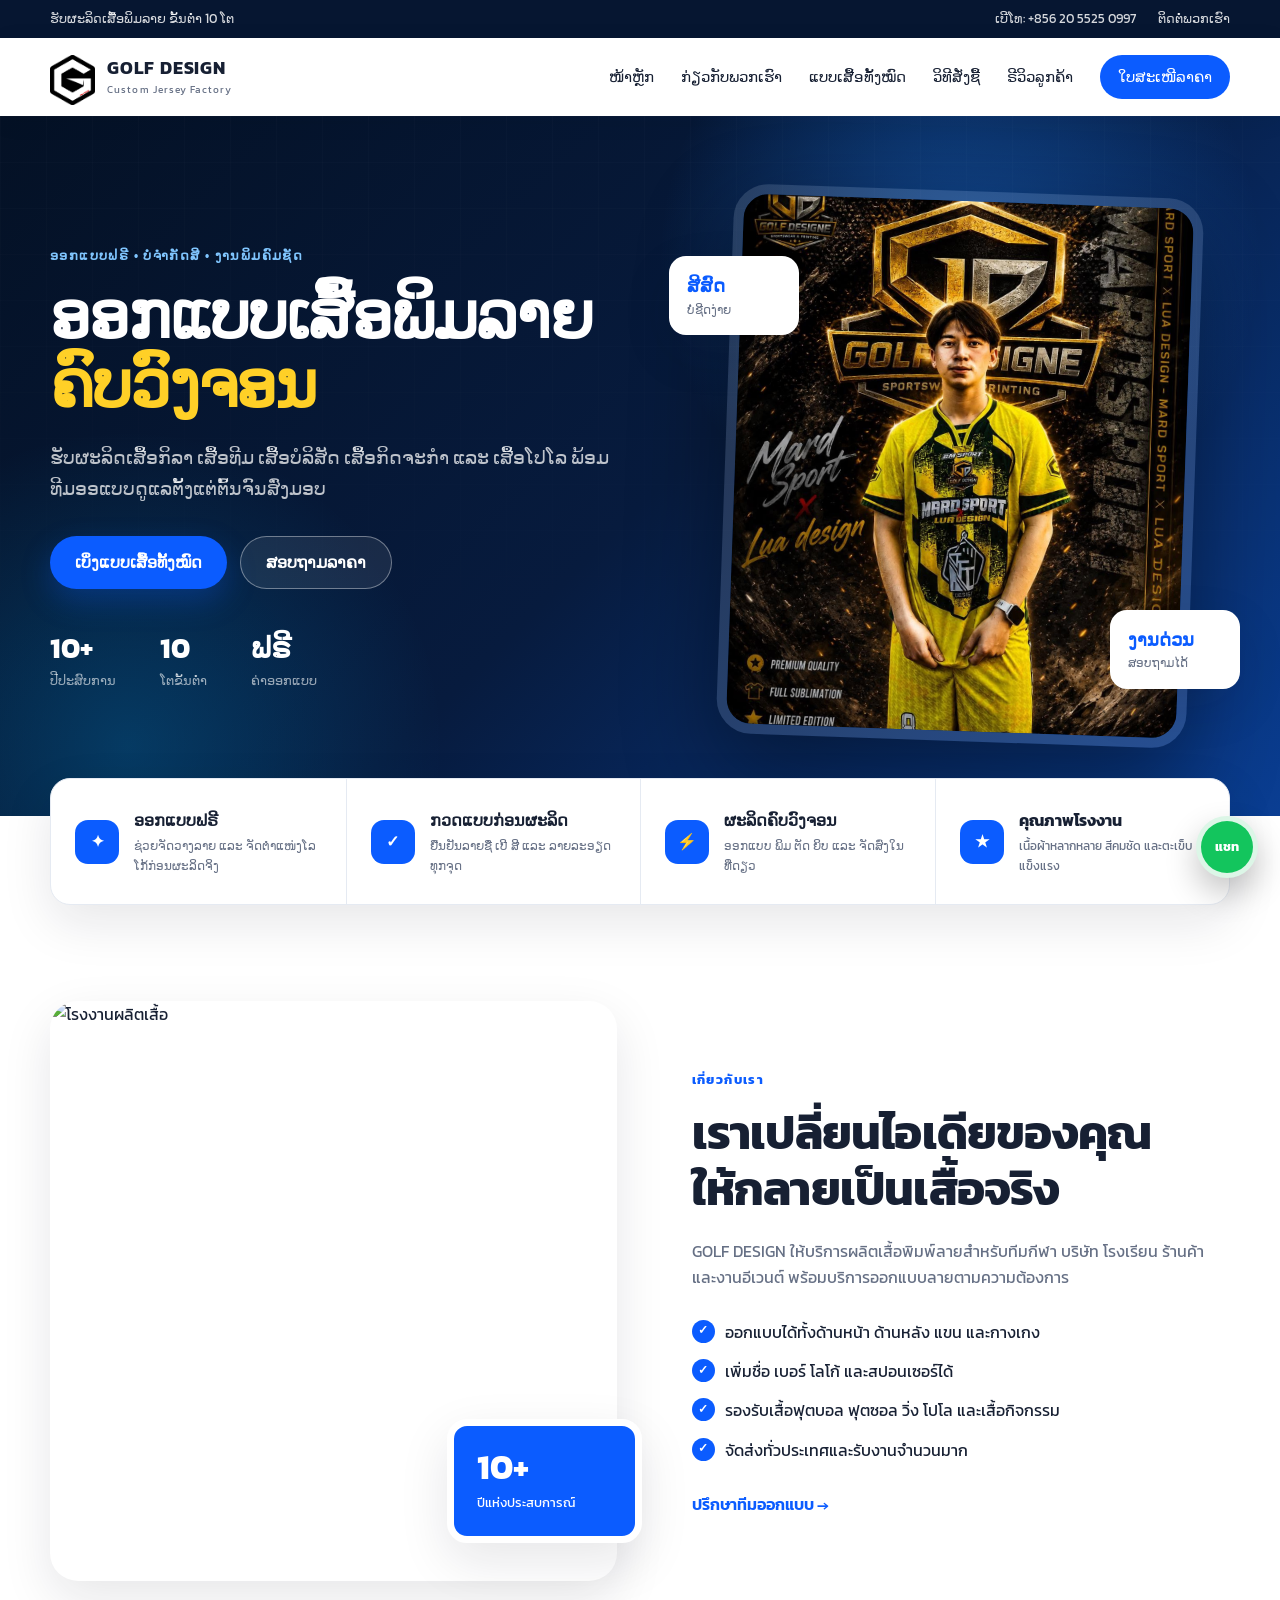
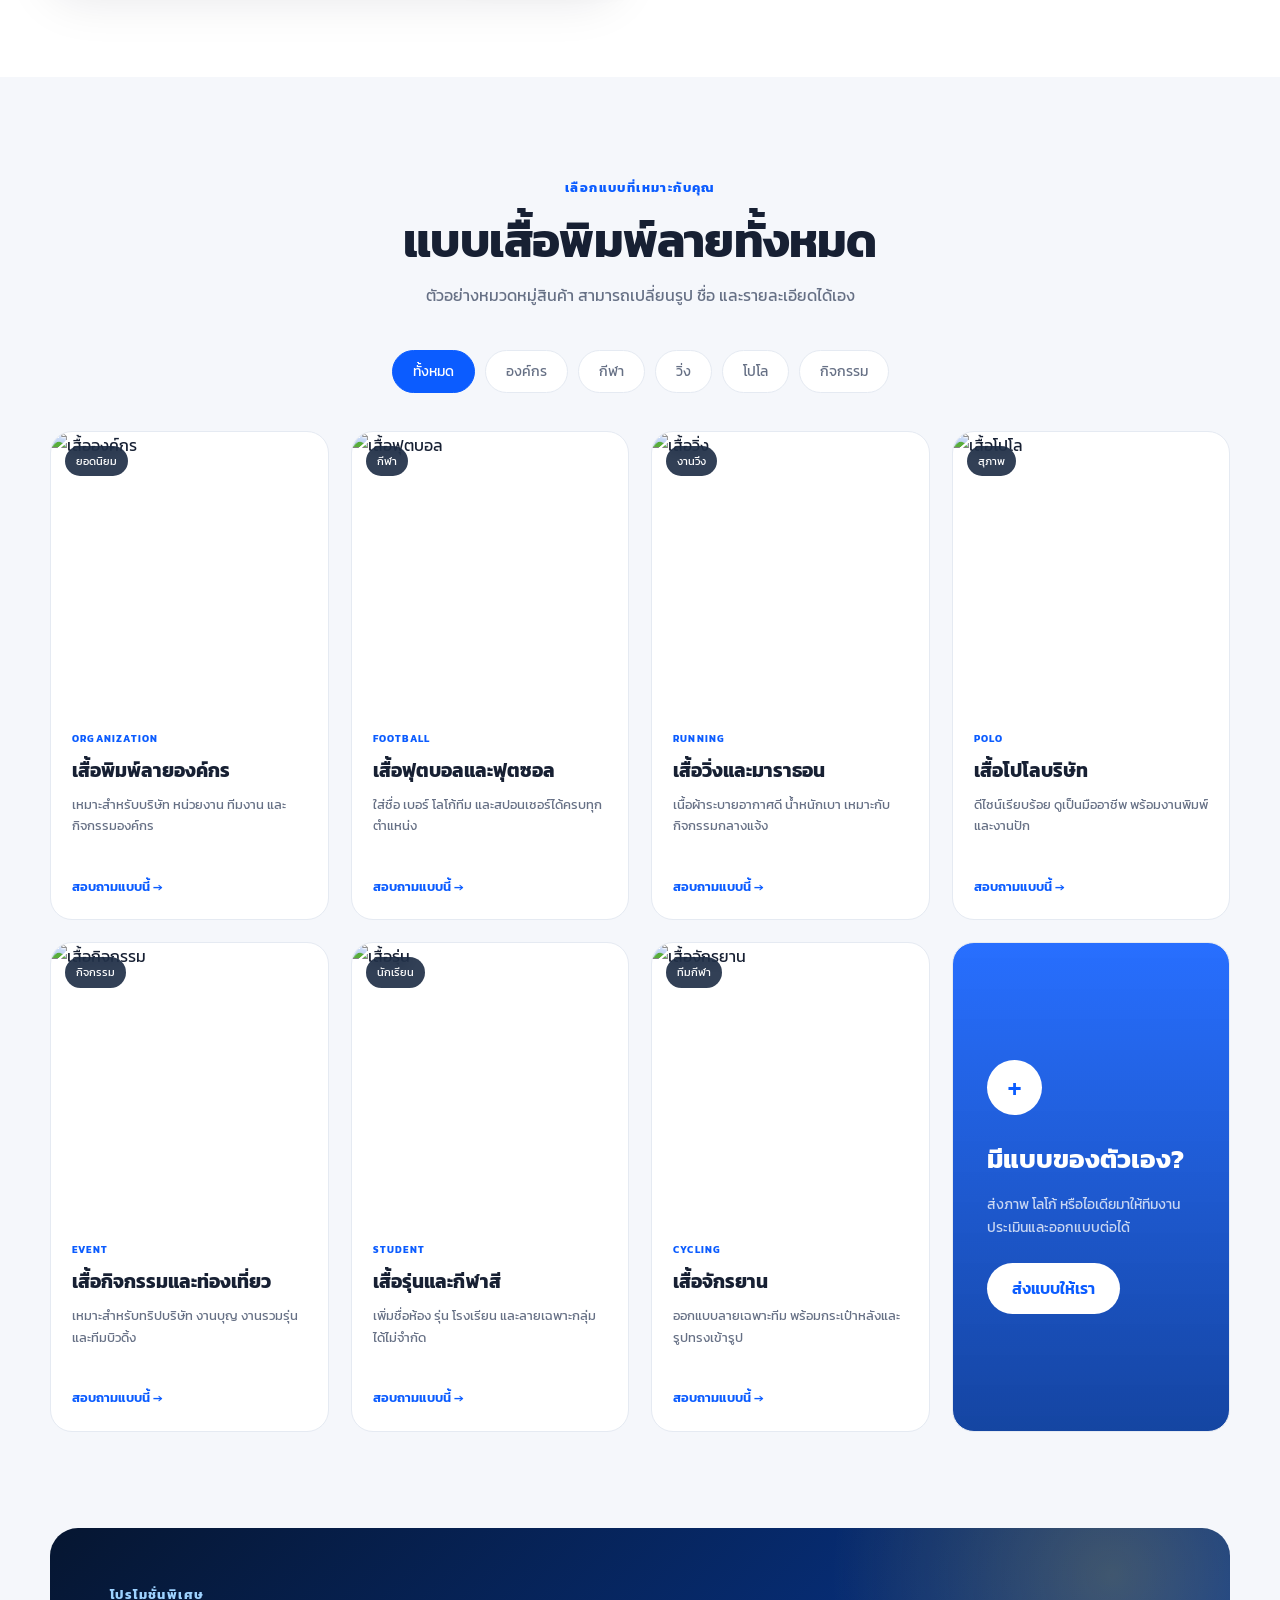
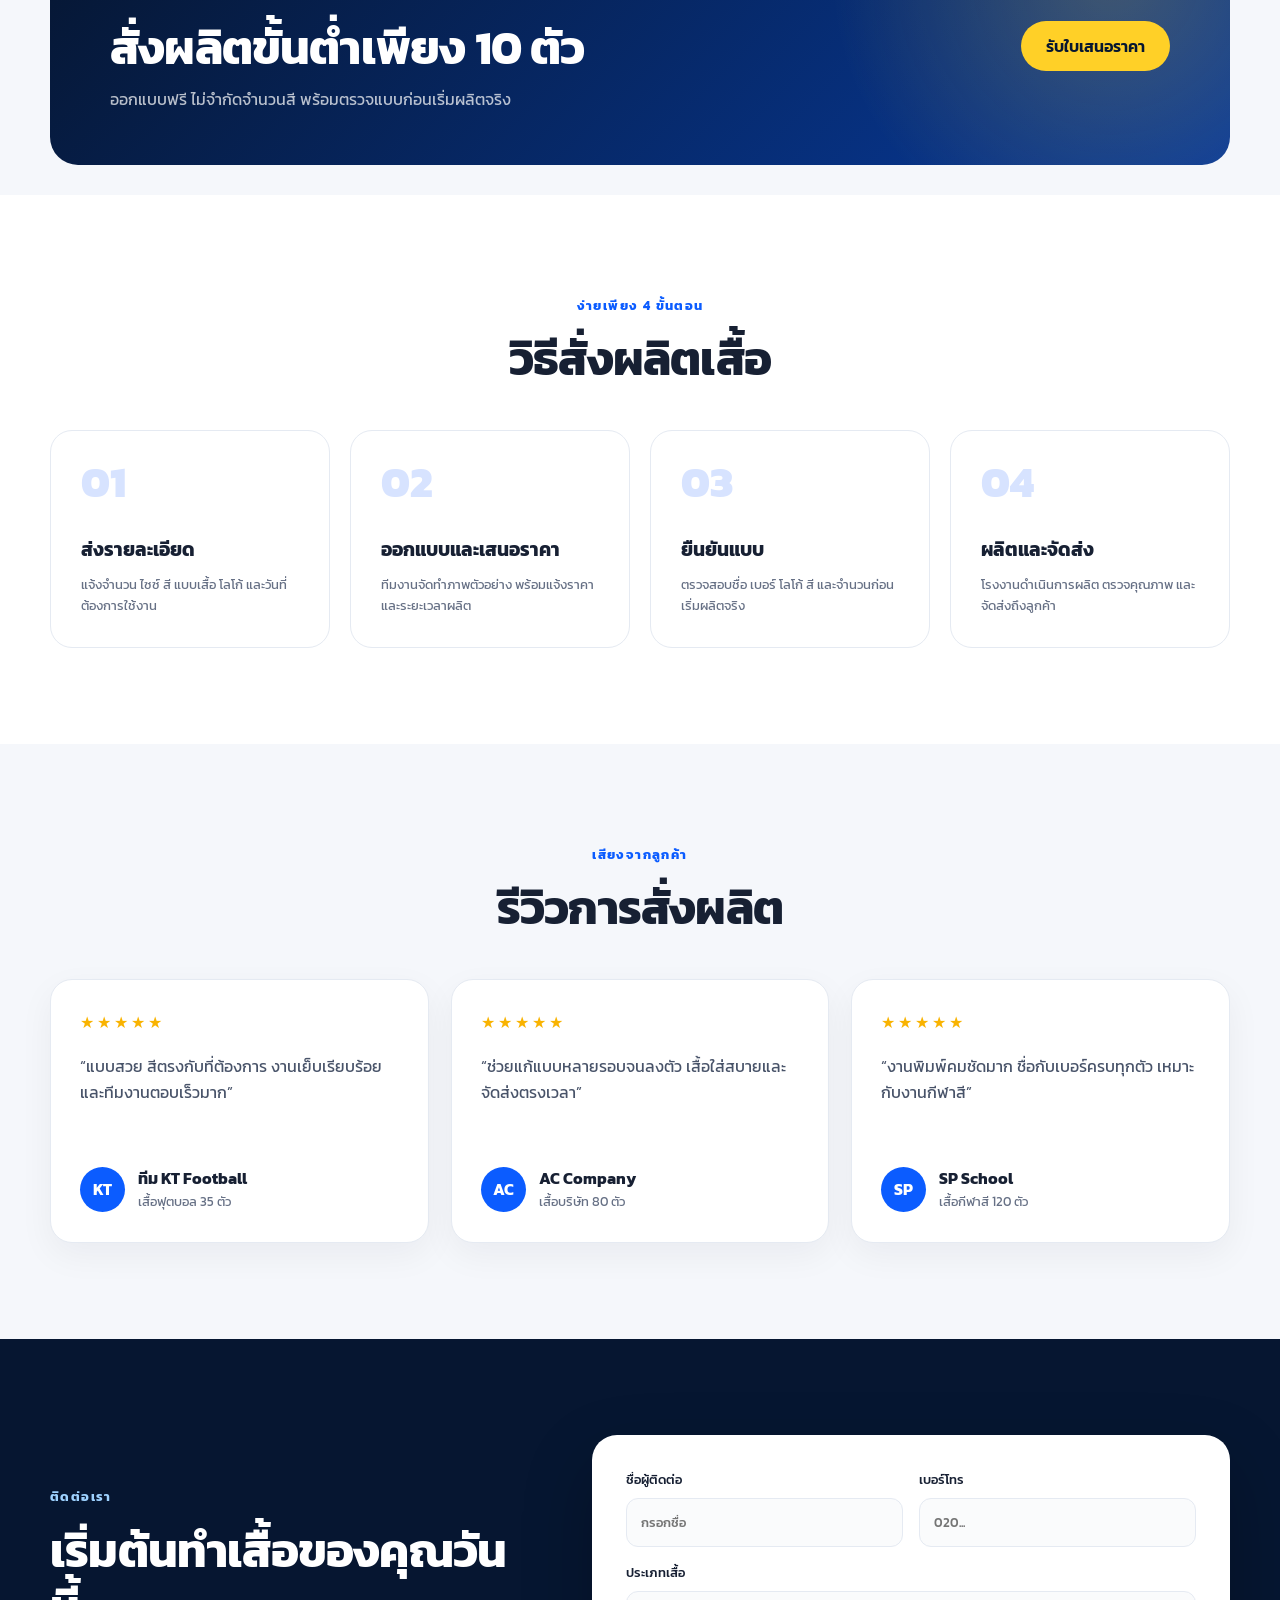
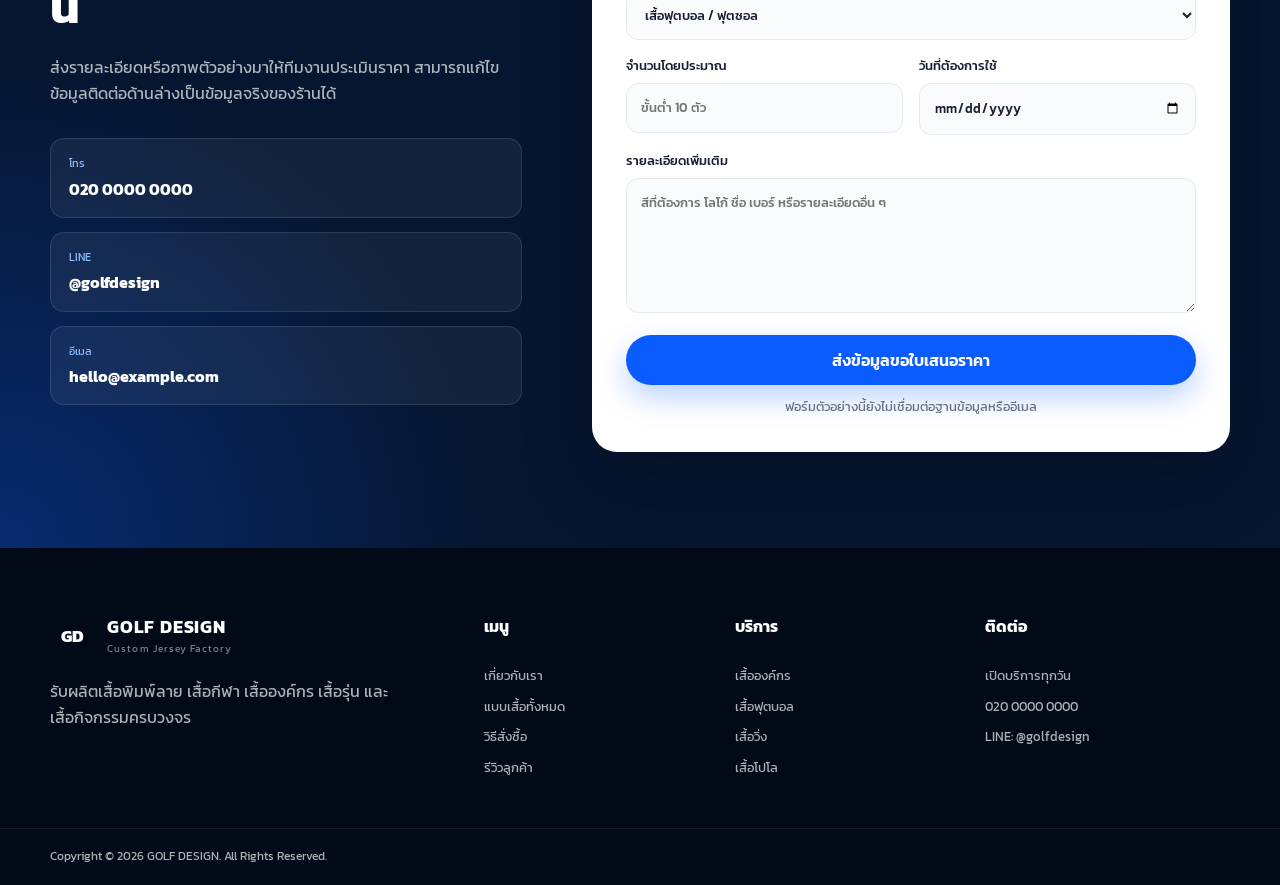
==== commit 5218a754: "1" ====
--- a/index.html
+++ b/index.html
@@ -18,7 +18,7 @@
     <div class="container topbar-inner">
       <p>ຮັບຜະລິດເສື້ອພິມລາຍ ຂັ້ນຕ່ຳ 10 ໂຕ</p>
       <div class="topbar-links">
-        <a href="tel:02000000000">ເບີໂທ: 020 5525 0997</a>
+        <a href="tel:02000000000">ເບີໂທ: +856 20 5525 0997</a>
         <a href="#contact">ຕິດຕໍ່ພວກເຮົາ</a>
       </div>
     </div>
@@ -50,7 +50,7 @@
         <a href="#products">ແບບເສື້ອທັ້ງໝົດ</a>
         <a href="#how-to-order">ວິທີສັ່ງຊື້</a>
         <a href="#reviews">ຣີວິວລູກຄ້າ</a>
-        <a class="nav-contact" href="#contact">ົໃບສະເໜີລາຄາ</a>
+        <a class="nav-contact" href="#contact">ໃບສະເໜີລາຄາ</a>
       </nav>
     </div>
   </header>
@@ -89,7 +89,7 @@
 
         <div class="hero-visual">
           <div class="hero-card main-shirt">
-            <img src="https://images.unsplash.com/photo-1579952363873-27f3bade9f55?auto=format&fit=crop&w=900&q=85" alt="ตัวอย่างเสื้อกีฬา">
+            <img src="/img/luka.jpg" alt="ตัวอย่างเสื้อกีฬา">
           </div>
           <div class="floating-badge badge-one">
             <strong>ສີສົດ</strong>
--- a/style.css
+++ b/style.css
@@ -170,7 +170,7 @@
   border-radius: 13px;
   font-size: 17px;
   font-weight: 800;
-  box-shadow: 0 10px 23px rgba(11, 92, 255, 0.22);
+  /*box-shadow: 0 10px 23px rgba(11, 92, 255, 0.22);*/
 }
 
 .brand strong,
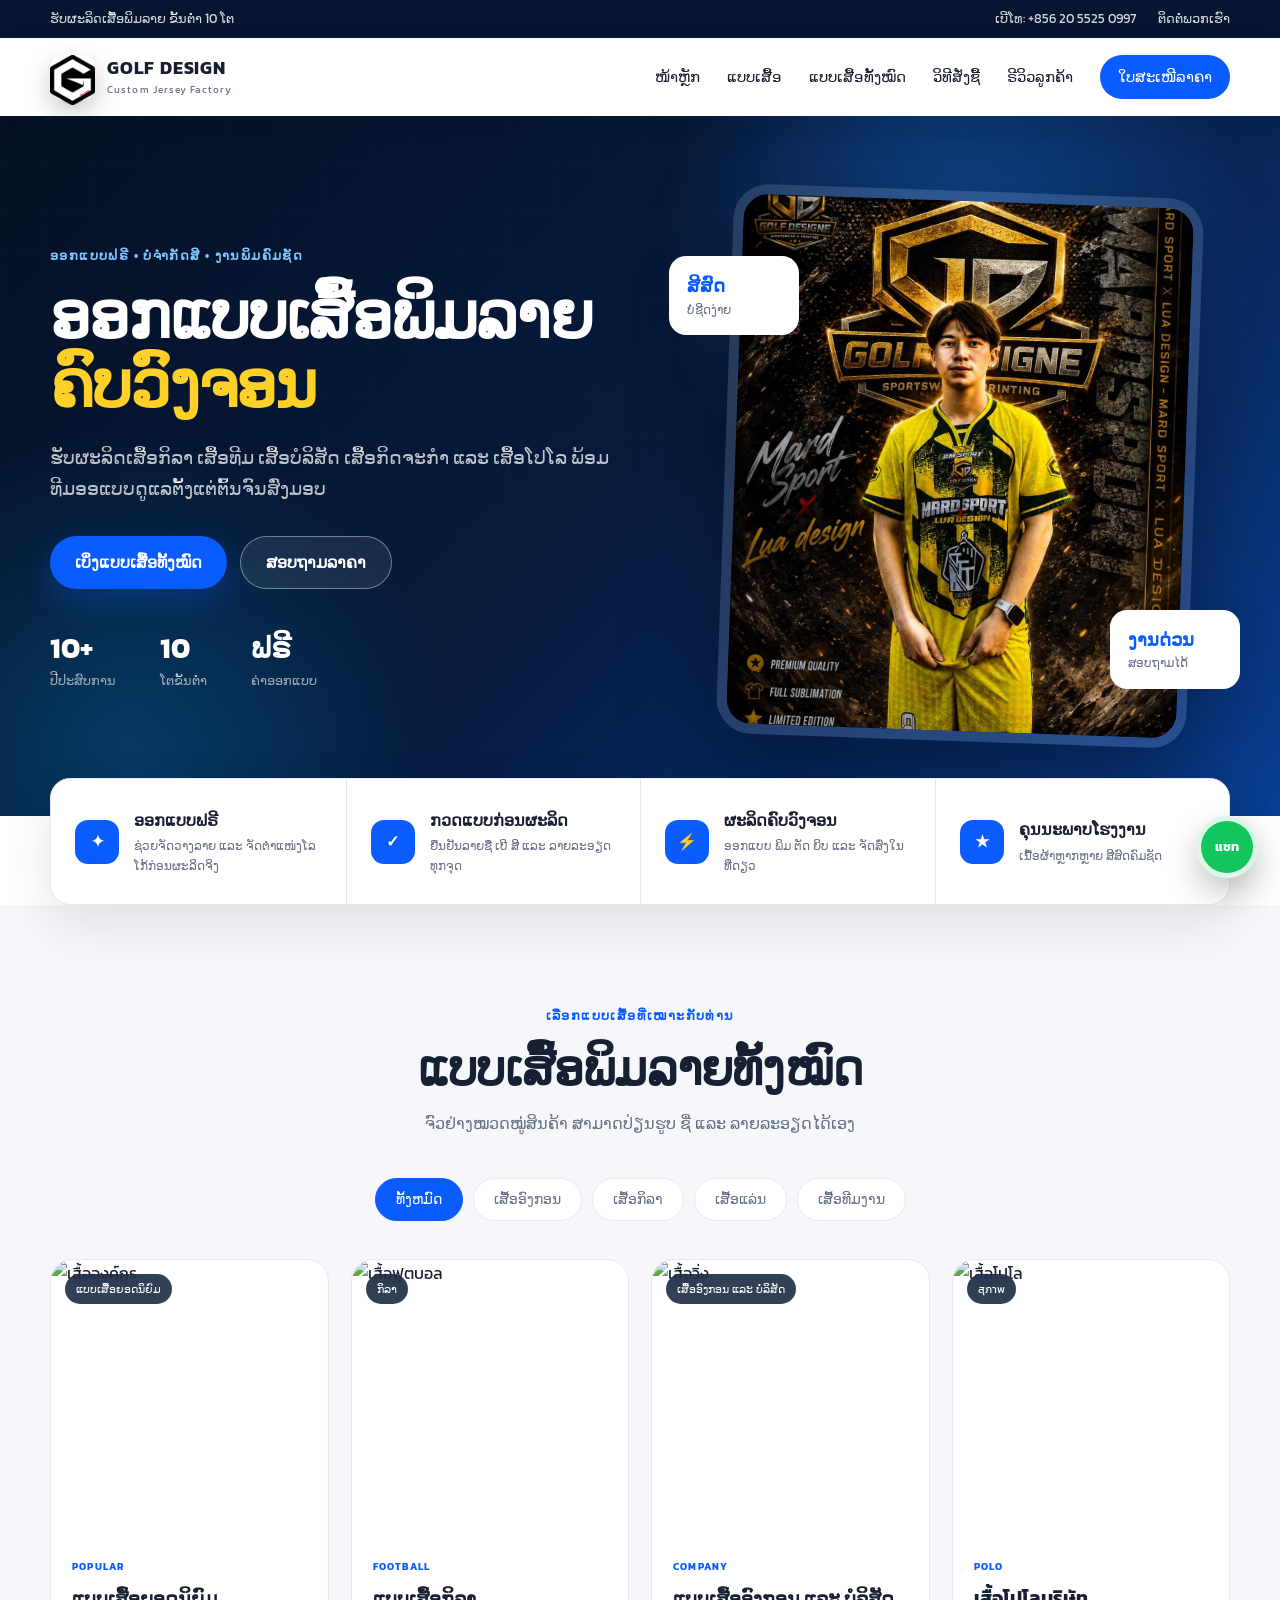
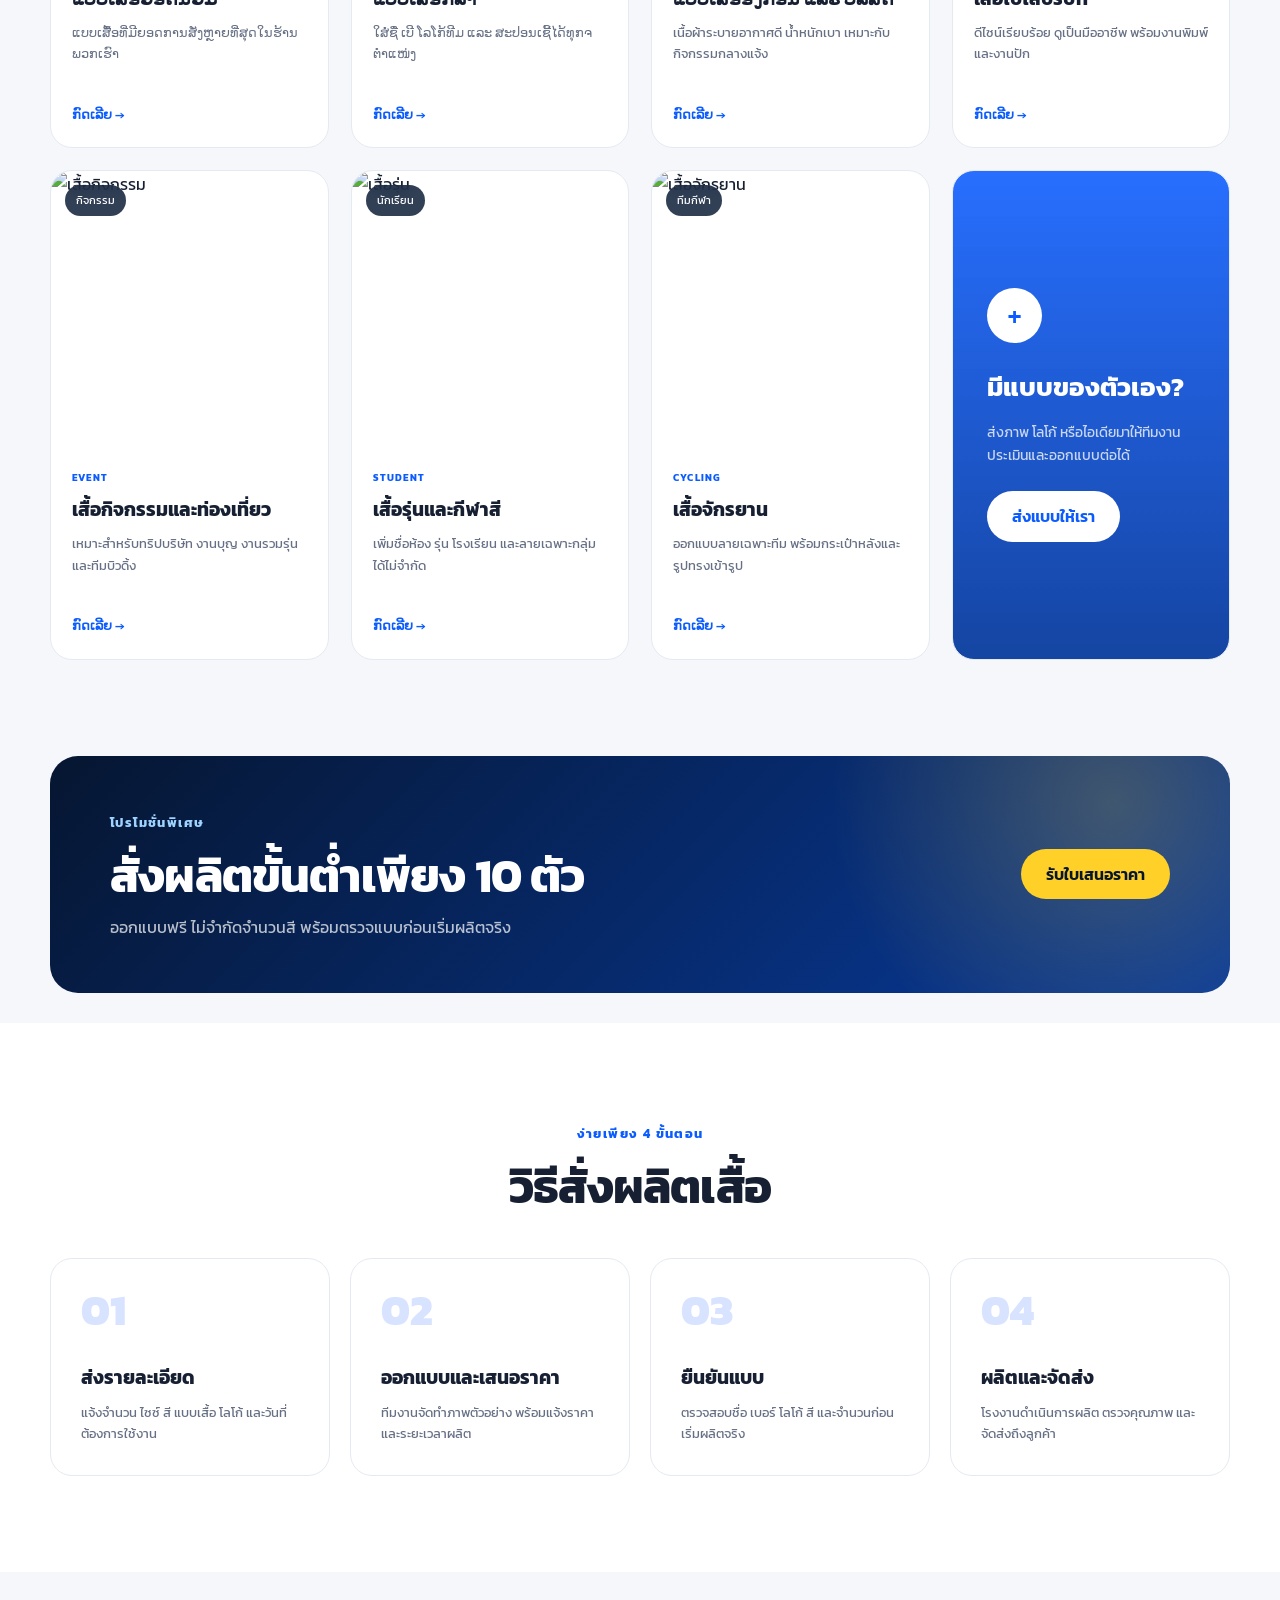
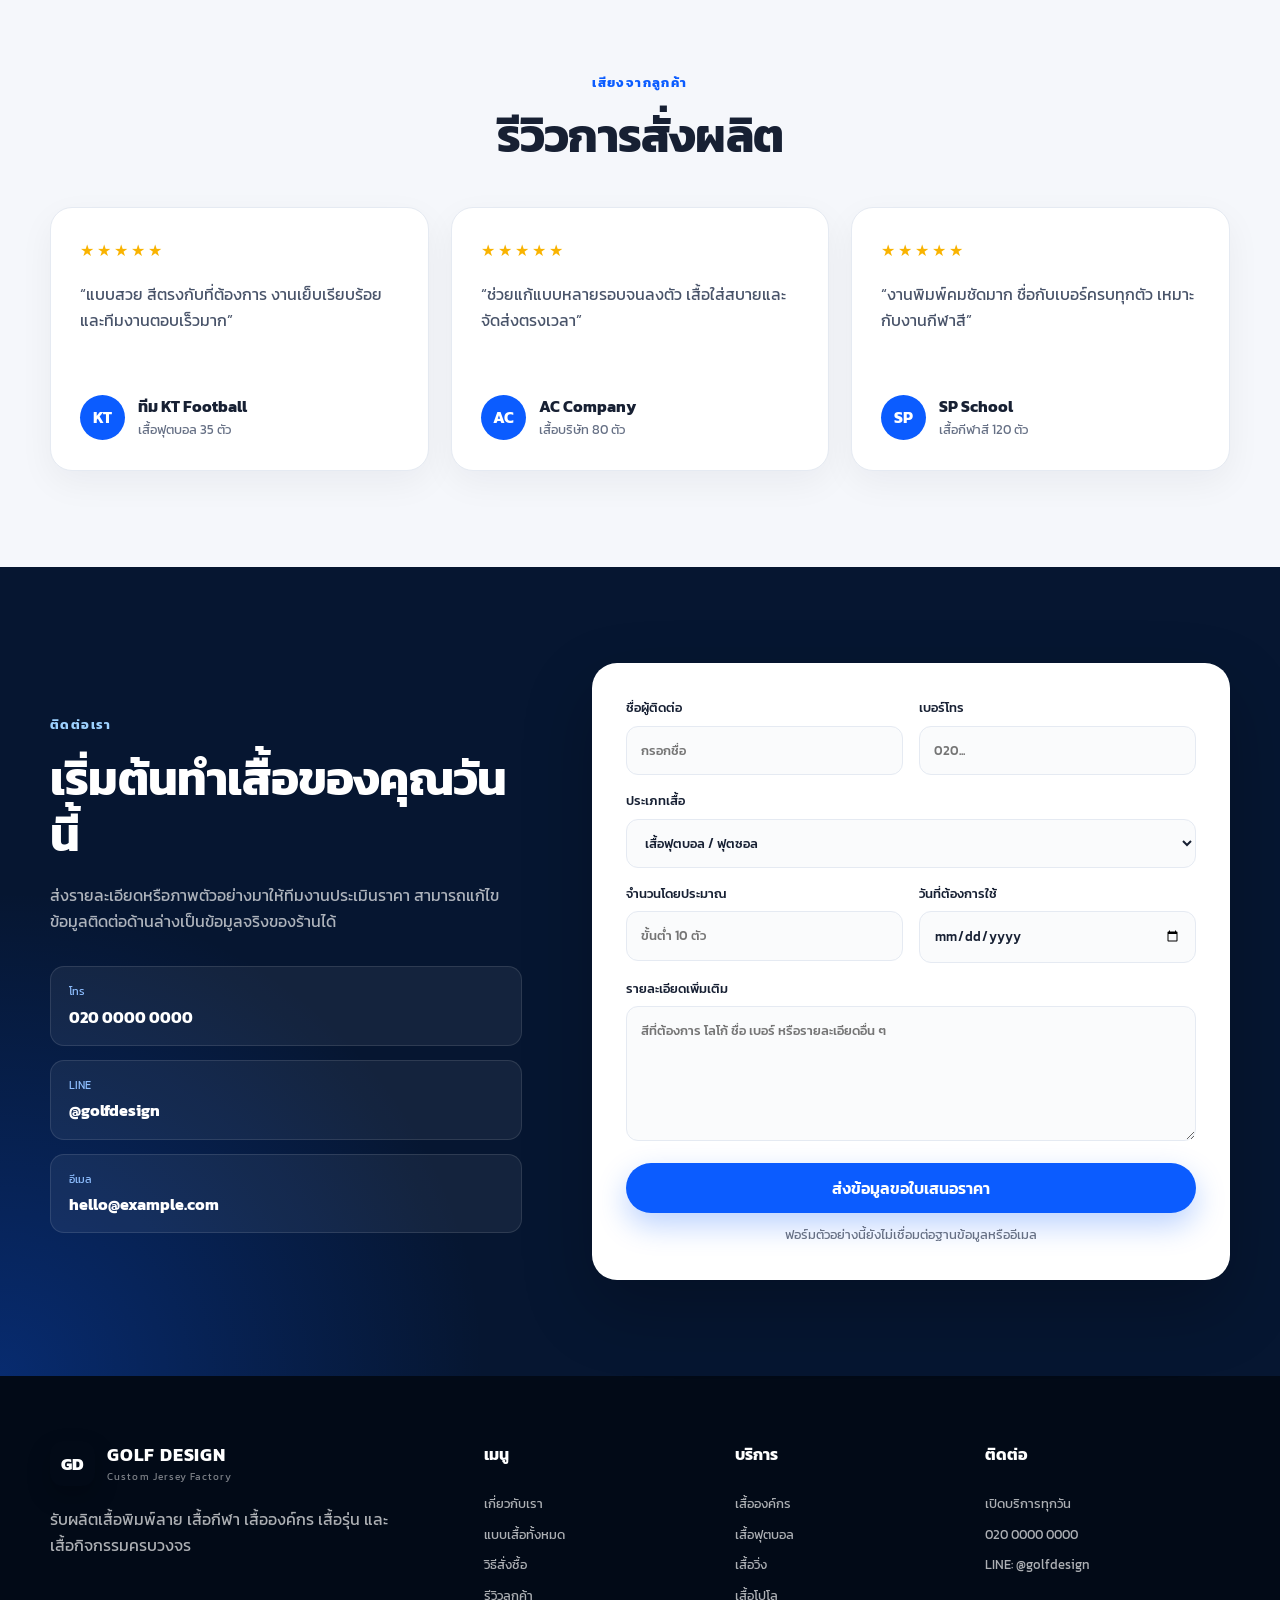
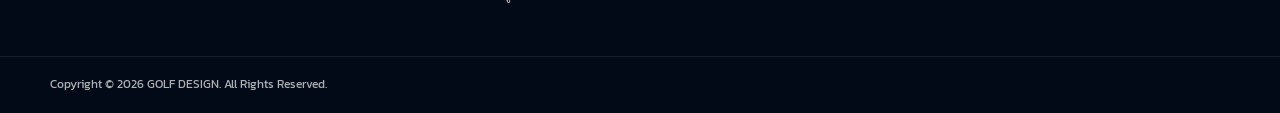
==== commit 5795b760: "3" ====
--- a/index.html
+++ b/index.html
@@ -46,8 +46,8 @@
 
       <nav class="nav-menu">
         <a href="#home">ໜ້າຫຼັກ</a>
-        <a href="#about">ກ່ຽວກັບພວກເຮົາ</a>
-        <a href="#products">ແບບເສື້ອທັ້ງໝົດ</a>
+        <a href="#products">ແບບເສື້ອ</a>
+        <a href="gallery.html">ແບບເສື້ອທັ້ງໝົດ </a>
         <a href="#how-to-order">ວິທີສັ່ງຊື້</a>
         <a href="#reviews">ຣີວິວລູກຄ້າ</a>
         <a class="nav-contact" href="#contact">ໃບສະເໜີລາຄາ</a>
@@ -133,41 +133,10 @@
         <article class="feature-card">
           <span class="feature-icon">★</span>
           <div>
-            <h3>คุณภาพโรงงาน</h3>
-            <p>เนื้อผ้าหลากหลาย สีคมชัด และตะเข็บแข็งแรง</p>
+            <h3>ຄຸນນະພາບໂຮງງານ</h3>
+            <p>ເນື້ອຜ້າຫຼາກຫຼາຍ ສີສົດຄົມຊັດ</p>
           </div>
         </article>
-      </div>
-    </section>
-
-    <!-- เกี่ยวกับเรา -->
-    <section class="section" id="about">
-      <div class="container about-grid">
-        <div class="about-image">
-          <img src="https://images.unsplash.com/photo-1551488831-00ddcb6c6bd3?auto=format&fit=crop&w=1000&q=85" alt="โรงงานผลิตเสื้อ">
-          <div class="experience-box">
-            <strong>10+</strong>
-            <span>ปีแห่งประสบการณ์</span>
-          </div>
-        </div>
-
-        <div class="about-copy">
-          <span class="section-kicker">เกี่ยวกับเรา</span>
-          <h2>เราเปลี่ยนไอเดียของคุณ<br>ให้กลายเป็นเสื้อจริง</h2>
-          <p>
-            GOLF DESIGN ให้บริการผลิตเสื้อพิมพ์ลายสำหรับทีมกีฬา บริษัท
-            โรงเรียน ร้านค้า และงานอีเวนต์ พร้อมบริการออกแบบลายตามความต้องการ
-          </p>
-
-          <ul class="check-list">
-            <li>ออกแบบได้ทั้งด้านหน้า ด้านหลัง แขน และกางเกง</li>
-            <li>เพิ่มชื่อ เบอร์ โลโก้ และสปอนเซอร์ได้</li>
-            <li>รองรับเสื้อฟุตบอล ฟุตซอล วิ่ง โปโล และเสื้อกิจกรรม</li>
-            <li>จัดส่งทั่วประเทศและรับงานจำนวนมาก</li>
-          </ul>
-
-          <a class="text-link" href="#contact">ปรึกษาทีมออกแบบ →</a>
-        </div>
       </div>
     </section>
 
@@ -175,57 +144,56 @@
     <section class="section products-section" id="products">
       <div class="container">
         <div class="section-heading centered">
-          <span class="section-kicker">เลือกแบบที่เหมาะกับคุณ</span>
-          <h2>แบบเสื้อพิมพ์ลายทั้งหมด</h2>
-          <p>ตัวอย่างหมวดหมู่สินค้า สามารถเปลี่ยนรูป ชื่อ และรายละเอียดได้เอง</p>
+          <span class="section-kicker">ເລືອກແບບເສື້ອທີ່ເໝາະກັບທ່ານ</span>
+          <h2>ແບບເສື້ອພິມລາຍທັ້ງໝົດ</h2>
+          <p>ຈົວຢ່າງໝວດໝູ່ສິນຄ້າ ສາມາດປ່ຽນຮູບ ຊື່ ແລະ ລາຍລະອຽດໄດ້ເອງ</p>
         </div>
 
         <div class="category-tabs">
-          <a class="active" href="#products">ทั้งหมด</a>
-          <a href="#products">องค์กร</a>
-          <a href="#products">กีฬา</a>
-          <a href="#products">วิ่ง</a>
-          <a href="#products">โปโล</a>
-          <a href="#products">กิจกรรม</a>
+          <a class="active" href="#products">ທັ້ງຫມົດ</a>
+          <a href="#products">ເສື້ອອົງກອນ</a>
+          <a href="#products">ເສື້ອກິລາ</a>
+          <a href="#products">ເສື້ອແລ່ນ</a>
+          <a href="#products">ເສື້ອທີມງານ</a>
         </div>
 
         <div class="product-grid">
           <article class="product-card">
             <div class="product-image">
               <img src="https://images.unsplash.com/photo-1521572163474-6864f9cf17ab?auto=format&fit=crop&w=800&q=85" alt="เสื้อองค์กร">
-              <span class="product-tag">ยอดนิยม</span>
-            </div>
-            <div class="product-info">
-              <span>ORGANIZATION</span>
-              <h3>เสื้อพิมพ์ลายองค์กร</h3>
-              <p>เหมาะสำหรับบริษัท หน่วยงาน ทีมงาน และกิจกรรมองค์กร</p>
-              <a href="#contact">สอบถามแบบนี้ →</a>
+              <span class="product-tag">ແບບເສື້ອຍອດນິຍົມ</span>
+            </div>
+            <div class="product-info">
+              <span>POPULAR</span>
+              <h3>ແບບເສື້ອຍອດນິຍົມ</h3>
+              <p>ແບບເສື້ອທີ່ມີຍອດການສັ່ງຫຼາຍທີ່ສຸດໃນຮ້ານພວກເຮົາ</p>
+              <a href="#contact">ກົດເລີຍ →</a>
             </div>
           </article>
 
           <article class="product-card">
             <div class="product-image">
               <img src="https://images.unsplash.com/photo-1517466787929-bc90951d0974?auto=format&fit=crop&w=800&q=85" alt="เสื้อฟุตบอล">
-              <span class="product-tag">กีฬา</span>
+              <span class="product-tag">ກິລາ</span>
             </div>
             <div class="product-info">
               <span>FOOTBALL</span>
-              <h3>เสื้อฟุตบอลและฟุตซอล</h3>
-              <p>ใส่ชื่อ เบอร์ โลโก้ทีม และสปอนเซอร์ได้ครบทุกตำแหน่ง</p>
-              <a href="#contact">สอบถามแบบนี้ →</a>
+              <h3>ແບບເສື້ອກິລາ</h3>
+              <p>ໃສ່ໍຊື່ ເບີ ໂລໂກ້ທີມ ແລະ ສະປອນເຊີ້ໄດ້ທຸກຈຕຳແໜ່ງ</p>
+              <a href="#contact">ກົດເລີຍ →</a>
             </div>
           </article>
 
           <article class="product-card">
             <div class="product-image">
               <img src="https://images.unsplash.com/photo-1552674605-db6ffd4facb5?auto=format&fit=crop&w=800&q=85" alt="เสื้อวิ่ง">
-              <span class="product-tag">งานวิ่ง</span>
-            </div>
-            <div class="product-info">
-              <span>RUNNING</span>
-              <h3>เสื้อวิ่งและมาราธอน</h3>
+              <span class="product-tag">ເສື້ອອົງກອນ ແລະ ບໍລິສັດ</span>
+            </div>
+            <div class="product-info">
+              <span>COMPANY</span>
+              <h3>ແບບເສື້ອອົງກອນ ແລະ ບໍລິສັດ</h3>
               <p>เนื้อผ้าระบายอากาศดี น้ำหนักเบา เหมาะกับกิจกรรมกลางแจ้ง</p>
-              <a href="#contact">สอบถามแบบนี้ →</a>
+              <a href="#contact">ກົດເລີຍ →</a>
             </div>
           </article>
 
@@ -238,7 +206,7 @@
               <span>POLO</span>
               <h3>เสื้อโปโลบริษัท</h3>
               <p>ดีไซน์เรียบร้อย ดูเป็นมืออาชีพ พร้อมงานพิมพ์และงานปัก</p>
-              <a href="#contact">สอบถามแบบนี้ →</a>
+              <a href="#contact">ກົດເລີຍ →</a>
             </div>
           </article>
 
@@ -251,7 +219,7 @@
               <span>EVENT</span>
               <h3>เสื้อกิจกรรมและท่องเที่ยว</h3>
               <p>เหมาะสำหรับทริปบริษัท งานบุญ งานรวมรุ่น และทีมบิวดิ้ง</p>
-              <a href="#contact">สอบถามแบบนี้ →</a>
+              <a href="#contact">ກົດເລີຍ →</a>
             </div>
           </article>
 
@@ -264,7 +232,7 @@
               <span>STUDENT</span>
               <h3>เสื้อรุ่นและกีฬาสี</h3>
               <p>เพิ่มชื่อห้อง รุ่น โรงเรียน และลายเฉพาะกลุ่มได้ไม่จำกัด</p>
-              <a href="#contact">สอบถามแบบนี้ →</a>
+              <a href="#contact">ກົດເລີຍ →</a>
             </div>
           </article>
 
@@ -277,7 +245,7 @@
               <span>CYCLING</span>
               <h3>เสื้อจักรยาน</h3>
               <p>ออกแบบลายเฉพาะทีม พร้อมกระเป๋าหลังและรูปทรงเข้ารูป</p>
-              <a href="#contact">สอบถามแบบนี้ →</a>
+              <a href="#contact">ກົດເລີຍ →</a>
             </div>
           </article>
 
--- a/style.css
+++ b/style.css
@@ -167,10 +167,11 @@
   display: grid;
   place-items: center;
   color: var(--white);
+  /*background: linear-gradient(135deg, var(--primary), #00a9ff);*/
   border-radius: 13px;
   font-size: 17px;
   font-weight: 800;
-  /*box-shadow: 0 10px 23px rgba(11, 92, 255, 0.22);*/
+  box-shadow: 0 10px 23px rgba(0, 0, 0, 0.22);
 }
 
 .brand strong,
@@ -1233,3 +1234,13 @@
     padding: 23px;
   }
 }
+
+/* =========================
+   Gallery & Upload pages
+========================= */
+.page-hero{padding:75px 0;color:#fff;background:linear-gradient(135deg,var(--navy),var(--primary-dark));text-align:center}.page-hero h1{font-size:clamp(38px,6vw,62px);line-height:1.1}.page-hero p{max-width:680px;margin:15px auto 0;color:rgba(255,255,255,.72)}.admin-hero{background:linear-gradient(135deg,#071329,#113d8d)}
+.gallery-toolbar{display:grid;grid-template-columns:1fr 220px;gap:14px;margin-bottom:22px}.gallery-toolbar input,.gallery-toolbar select{width:100%;height:52px;padding:0 16px;border:1px solid var(--border);border-radius:14px;background:#fff;outline:none}.gallery-toolbar input:focus,.gallery-toolbar select:focus{border-color:var(--primary);box-shadow:0 0 0 3px rgba(11,92,255,.1)}
+.gallery-categories button{padding:10px 20px;border:1px solid var(--border);border-radius:999px;background:#fff;color:var(--muted);font:inherit;cursor:pointer}.gallery-categories button.active,.gallery-categories button:hover{background:var(--primary);color:#fff;border-color:var(--primary)}.gallery-summary{display:flex;align-items:center;justify-content:space-between;margin-bottom:25px}.gallery-summary strong{color:var(--primary)}
+.shirt-gallery{display:grid;grid-template-columns:repeat(4,1fr);gap:22px}.shirt-item{overflow:hidden;background:#fff;border:1px solid var(--border);border-radius:20px;transition:.25s}.shirt-item:hover{transform:translateY(-5px);box-shadow:var(--shadow)}.shirt-thumb{position:relative;overflow:hidden;background:#eef2f7;aspect-ratio:4/5}.shirt-thumb img{width:100%;height:100%;object-fit:cover}.shirt-category,.shirt-featured{position:absolute;top:12px;padding:6px 10px;border-radius:999px;font-size:11px;color:#fff;background:rgba(6,22,49,.82)}.shirt-category{left:12px}.shirt-featured{right:12px;background:#f39b00}.shirt-meta{padding:18px}.shirt-meta h3{font-size:18px;line-height:1.35}.shirt-code{margin-top:5px;color:var(--primary);font-size:12px}.shirt-description{min-height:42px;margin:8px 0 12px;color:var(--muted);font-size:12px}.shirt-details{display:flex;justify-content:space-between;gap:10px;padding-top:12px;border-top:1px solid var(--border);font-size:11px;color:var(--muted)}.status-pill{display:inline-block;margin-top:10px;padding:5px 9px;border-radius:999px;font-size:10px;background:#eaf8ef;color:#18864b}.status-pill.draft{background:#fff6dc;color:#9b6800}.status-pill.soldout{background:#feecec;color:#b42318}.empty-state{padding:65px 20px;text-align:center;border:1px dashed var(--border);border-radius:20px;color:var(--muted)}
+.upload-layout{display:grid;grid-template-columns:minmax(0,1.4fr) minmax(280px,.6fr);gap:28px;align-items:start}.upload-form-card,.upload-side-card{background:#fff;border:1px solid var(--border);border-radius:24px;box-shadow:0 15px 45px rgba(16,24,40,.06)}.upload-form-card{padding:34px}.upload-side-card{padding:28px;position:sticky;top:100px}.form-heading{display:flex;justify-content:space-between;align-items:flex-start;margin-bottom:25px}.form-heading h2{font-size:30px}.required-note{font-size:12px;color:#d92d20}.upload-dropzone{min-height:300px;position:relative;display:grid;place-items:center;margin-bottom:24px;border:2px dashed #c9d5e7;border-radius:18px;background:#f8faff;overflow:hidden;cursor:pointer;text-align:center}.upload-dropzone.dragover{border-color:var(--primary);background:#eef4ff}.upload-dropzone input{position:absolute;inset:0;opacity:0;cursor:pointer}.upload-dropzone img{position:absolute;inset:0;width:100%;height:100%;object-fit:contain;background:#eef2f7}.upload-icon{width:58px;height:58px;display:grid;place-items:center;margin:0 auto 12px;border-radius:50%;background:var(--primary);color:#fff;font-size:28px}.upload-dropzone strong,.upload-dropzone small{display:block}.upload-dropzone small{margin-top:7px;color:var(--muted)}.upload-form-card>label,.upload-form-card .form-row label{display:block;margin-bottom:16px;font-size:13px;font-weight:500}.upload-form-card input[type=text],.upload-form-card input[type=date],.upload-form-card select,.upload-form-card textarea{width:100%;margin-top:7px;padding:13px 14px;border:1px solid var(--border);border-radius:12px;background:#fafbfc;outline:none}.upload-form-card input:focus,.upload-form-card select:focus,.upload-form-card textarea:focus{border-color:var(--primary);box-shadow:0 0 0 3px rgba(11,92,255,.1)}.checkbox-line{display:flex!important;align-items:center;gap:9px}.checkbox-line input{width:18px;height:18px}.form-actions{display:flex;flex-wrap:wrap;gap:10px;margin-top:12px}.btn-secondary{background:#eef2f7;color:var(--text)}.btn-ghost{border:1px solid var(--border);background:#fff;color:var(--text)}.form-message{min-height:24px;margin-top:14px;color:#18864b}.storage-note{margin-top:26px;padding:18px;border-radius:15px;background:#f5f8ff}.storage-note p{margin-top:7px;color:var(--muted);font-size:12px}.compact-footer .footer-bottom{border-top:0}.compact-footer{text-align:center}
+@media(max-width:1050px){.shirt-gallery{grid-template-columns:repeat(3,1fr)}}@media(max-width:820px){.shirt-gallery{grid-template-columns:repeat(2,1fr)}.upload-layout{grid-template-columns:1fr}.upload-side-card{position:static}.gallery-toolbar{grid-template-columns:1fr}}@media(max-width:560px){.shirt-gallery{grid-template-columns:1fr}.gallery-summary{align-items:flex-start;flex-direction:column;gap:13px}.upload-form-card{padding:22px}.upload-dropzone{min-height:240px}}
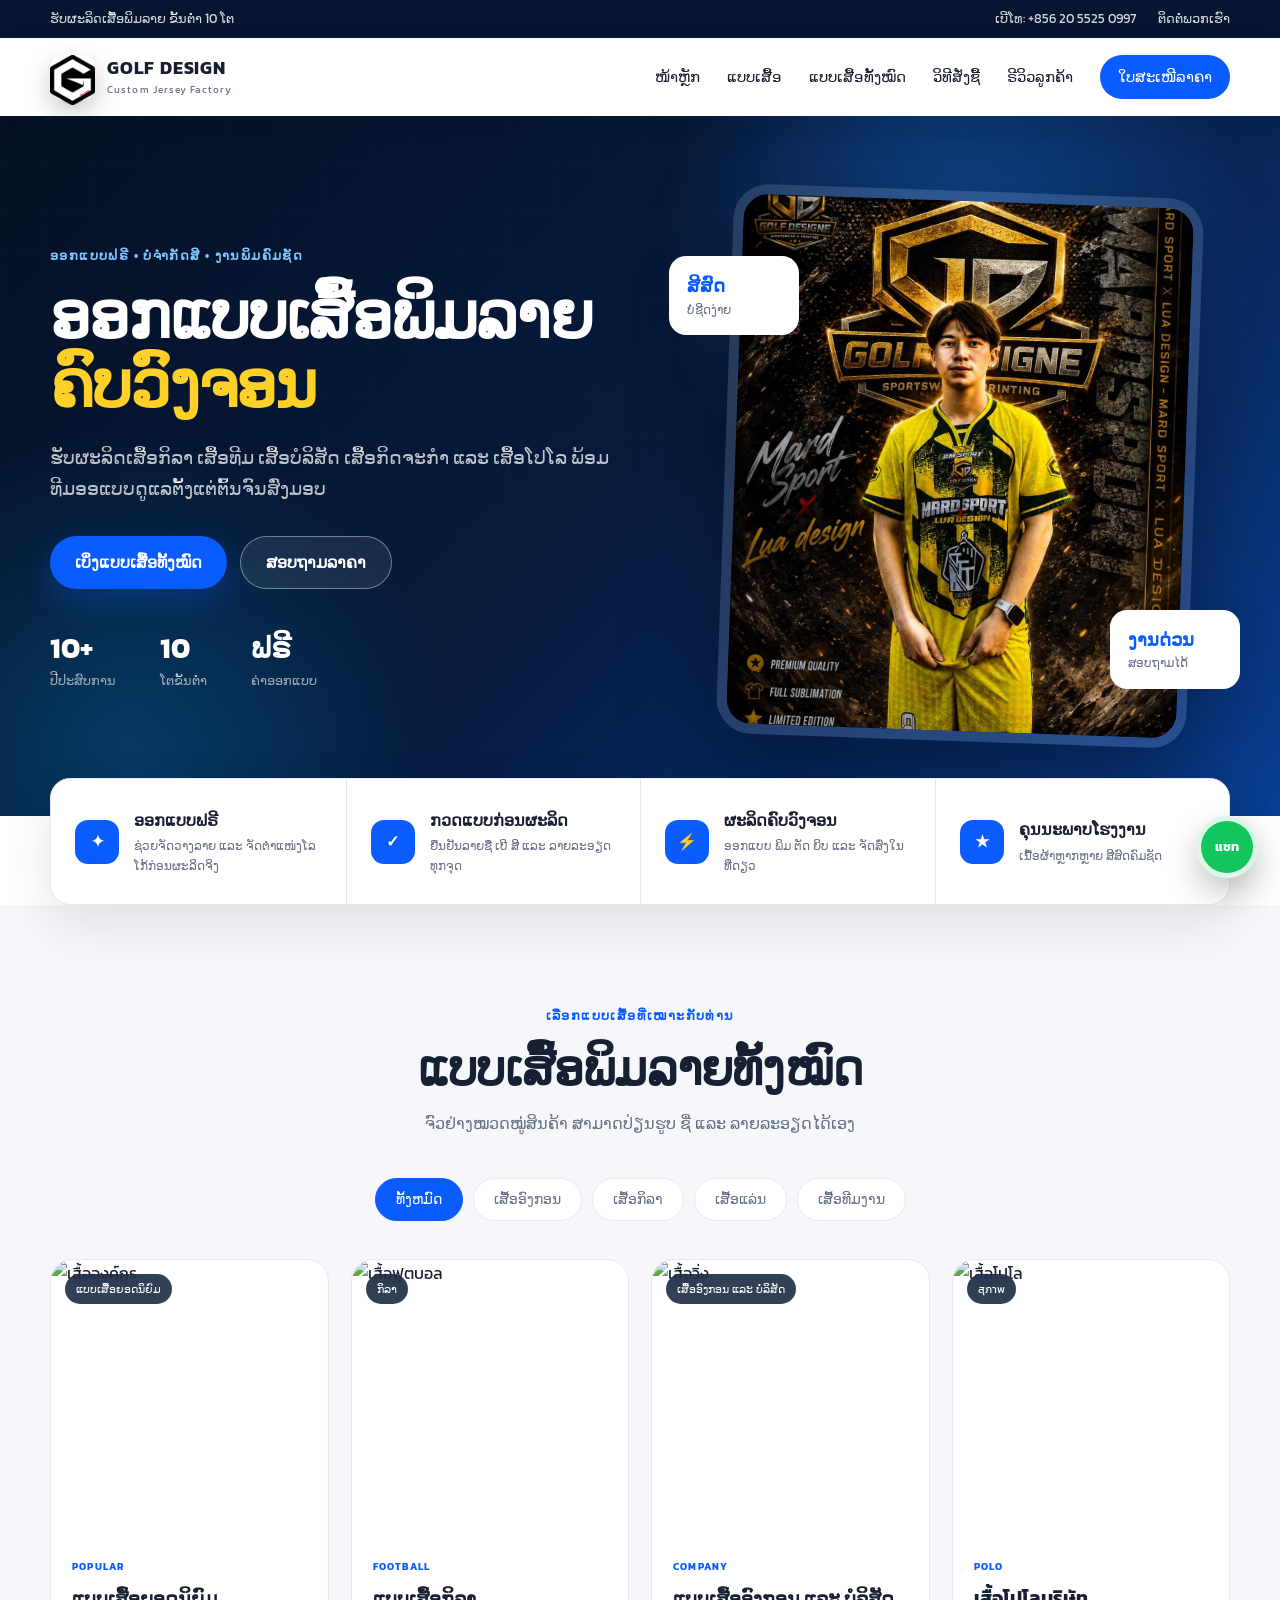
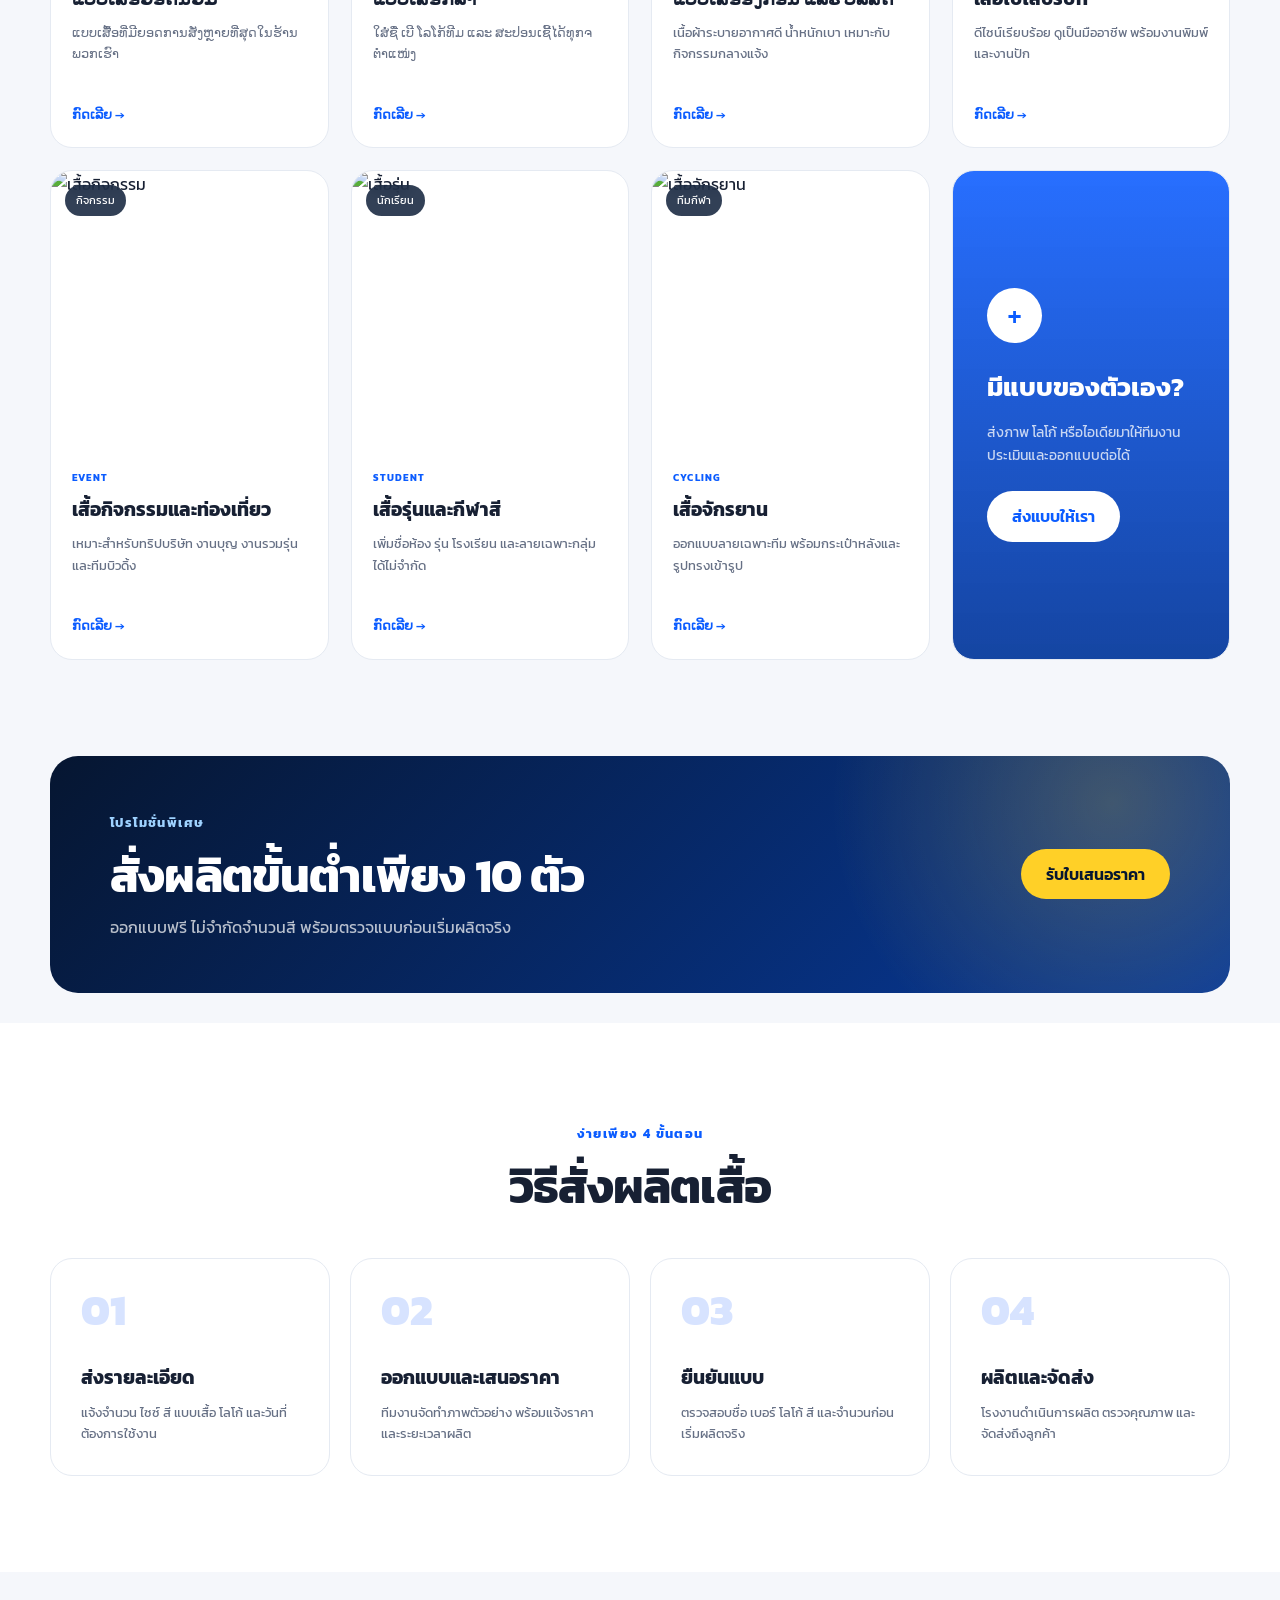
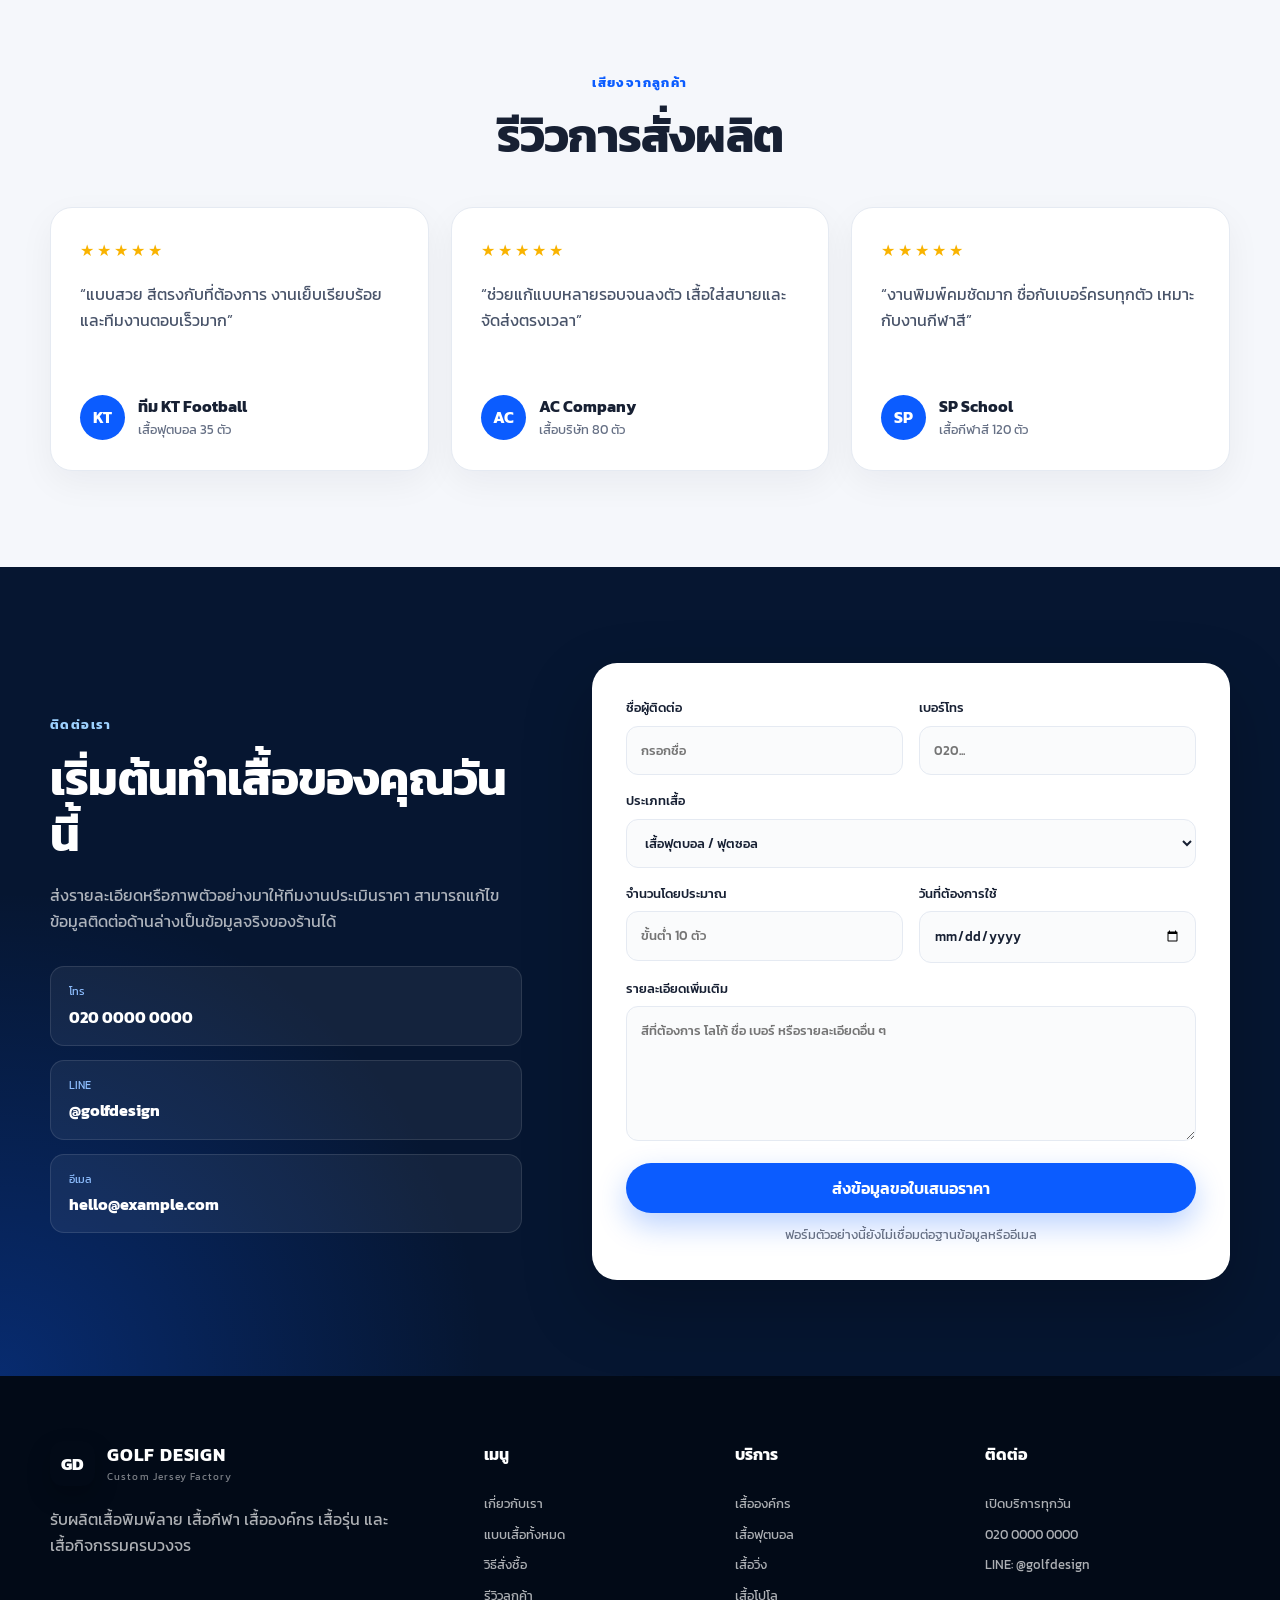
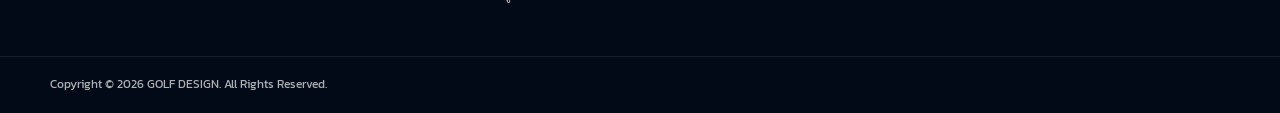
==== commit 058e2d49: "4" ====
--- a/index.html
+++ b/index.html
@@ -9,7 +9,7 @@
   <link rel="preconnect" href="https://fonts.googleapis.com">
   <link rel="preconnect" href="https://fonts.gstatic.com" crossorigin>
   <link href="https://fonts.googleapis.com/css2?family=Kanit:wght@300;400;500;600;700;800&display=swap" rel="stylesheet">
-  <link rel="stylesheet" href="style.css">
+  <link rel="stylesheet" href="style.css?v=13">
 </head>
 
 <body>
@@ -67,7 +67,7 @@
           </p>
 
           <div class="hero-actions">
-            <a class="btn btn-primary" href="#products">ເບິ່ງແບບເສື້ອທັ້ງໝົດ</a>
+            <a class="btn btn-primary" href="gallery.html">ເບິ່ງແບບເສື້ອທັ້ງໝົດ</a>
             <a class="btn btn-outline" href="#contact">ສອບຖາມລາຄາ</a>
           </div>
 
--- a/style.css
+++ b/style.css
@@ -200,11 +200,11 @@
   font-weight: 500;
 }
 
-.nav-menu > a:not(.nav-contact) {
+.nav-menu>a:not(.nav-contact) {
   position: relative;
 }
 
-.nav-menu > a:not(.nav-contact)::after {
+.nav-menu>a:not(.nav-contact)::after {
   content: "";
   position: absolute;
   left: 0;
@@ -215,7 +215,7 @@
   transition: 0.25s ease;
 }
 
-.nav-menu > a:hover::after {
+.nav-menu>a:hover::after {
   right: 0;
 }
 
@@ -250,8 +250,8 @@
   inset: 0;
   opacity: 0.13;
   background-image:
-    linear-gradient(rgba(255,255,255,.12) 1px, transparent 1px),
-    linear-gradient(90deg, rgba(255,255,255,.12) 1px, transparent 1px);
+    linear-gradient(rgba(255, 255, 255, .12) 1px, transparent 1px),
+    linear-gradient(90deg, rgba(255, 255, 255, .12) 1px, transparent 1px);
   background-size: 46px 46px;
   mask-image: linear-gradient(to bottom, #000, transparent 90%);
 }
@@ -293,7 +293,7 @@
   color: var(--yellow);
 }
 
-.hero-copy > p {
+.hero-copy>p {
   max-width: 630px;
   margin-top: 22px;
   color: rgba(255, 255, 255, 0.74);
@@ -411,7 +411,7 @@
   padding: 24px;
 }
 
-.feature-card + .feature-card {
+.feature-card+.feature-card {
   border-left: 1px solid var(--border);
 }
 
@@ -479,7 +479,7 @@
   position: relative;
 }
 
-.about-image > img {
+.about-image>img {
   height: 580px;
   object-fit: cover;
   border-radius: 28px;
@@ -514,7 +514,7 @@
   font-size: 13px;
 }
 
-.about-copy > p {
+.about-copy>p {
   margin-top: 20px;
   color: var(--muted);
 }
@@ -633,7 +633,7 @@
   padding: 21px;
 }
 
-.product-info > span {
+.product-info>span {
   color: var(--primary);
   font-size: 10px;
   font-weight: 700;
@@ -791,7 +791,7 @@
   letter-spacing: 3px;
 }
 
-.review-card > p {
+.review-card>p {
   min-height: 88px;
   color: #485369;
 }
@@ -803,7 +803,7 @@
   margin-top: 24px;
 }
 
-.reviewer > span {
+.reviewer>span {
   width: 45px;
   height: 45px;
   display: grid;
@@ -840,7 +840,7 @@
   gap: 70px;
 }
 
-.contact-copy > p {
+.contact-copy>p {
   margin-top: 18px;
   color: rgba(255, 255, 255, 0.68);
 }
@@ -946,7 +946,7 @@
   color: rgba(255, 255, 255, 0.48);
 }
 
-.footer-grid > div:first-child > p {
+.footer-grid>div:first-child>p {
   max-width: 360px;
   margin-top: 20px;
 }
@@ -957,7 +957,7 @@
   font-size: 16px;
 }
 
-.footer-grid > div:not(:first-child) {
+.footer-grid>div:not(:first-child) {
   display: flex;
   flex-direction: column;
   align-items: flex-start;
@@ -1086,7 +1086,7 @@
     border-bottom: 0 !important;
   }
 
-  .nav-toggle:checked ~ .nav-menu {
+  .nav-toggle:checked~.nav-menu {
     max-height: 490px;
     padding-top: 10px;
   }
@@ -1102,7 +1102,7 @@
     text-align: center;
   }
 
-  .hero-copy > p {
+  .hero-copy>p {
     margin-inline: auto;
   }
 
@@ -1124,7 +1124,7 @@
     margin-inline: auto;
   }
 
-  .about-image > img {
+  .about-image>img {
     height: 480px;
   }
 
@@ -1164,7 +1164,7 @@
     font-size: 40px;
   }
 
-  .hero-copy > p {
+  .hero-copy>p {
     font-size: 16px;
   }
 
@@ -1208,12 +1208,12 @@
     grid-template-columns: 1fr;
   }
 
-  .feature-card + .feature-card {
+  .feature-card+.feature-card {
     border-left: 0;
     border-top: 1px solid var(--border);
   }
 
-  .about-image > img {
+  .about-image>img {
     height: 390px;
   }
 
@@ -1235,12 +1235,1951 @@
   }
 }
 
-/* =========================
-   Gallery & Upload pages
-========================= */
-.page-hero{padding:75px 0;color:#fff;background:linear-gradient(135deg,var(--navy),var(--primary-dark));text-align:center}.page-hero h1{font-size:clamp(38px,6vw,62px);line-height:1.1}.page-hero p{max-width:680px;margin:15px auto 0;color:rgba(255,255,255,.72)}.admin-hero{background:linear-gradient(135deg,#071329,#113d8d)}
-.gallery-toolbar{display:grid;grid-template-columns:1fr 220px;gap:14px;margin-bottom:22px}.gallery-toolbar input,.gallery-toolbar select{width:100%;height:52px;padding:0 16px;border:1px solid var(--border);border-radius:14px;background:#fff;outline:none}.gallery-toolbar input:focus,.gallery-toolbar select:focus{border-color:var(--primary);box-shadow:0 0 0 3px rgba(11,92,255,.1)}
-.gallery-categories button{padding:10px 20px;border:1px solid var(--border);border-radius:999px;background:#fff;color:var(--muted);font:inherit;cursor:pointer}.gallery-categories button.active,.gallery-categories button:hover{background:var(--primary);color:#fff;border-color:var(--primary)}.gallery-summary{display:flex;align-items:center;justify-content:space-between;margin-bottom:25px}.gallery-summary strong{color:var(--primary)}
-.shirt-gallery{display:grid;grid-template-columns:repeat(4,1fr);gap:22px}.shirt-item{overflow:hidden;background:#fff;border:1px solid var(--border);border-radius:20px;transition:.25s}.shirt-item:hover{transform:translateY(-5px);box-shadow:var(--shadow)}.shirt-thumb{position:relative;overflow:hidden;background:#eef2f7;aspect-ratio:4/5}.shirt-thumb img{width:100%;height:100%;object-fit:cover}.shirt-category,.shirt-featured{position:absolute;top:12px;padding:6px 10px;border-radius:999px;font-size:11px;color:#fff;background:rgba(6,22,49,.82)}.shirt-category{left:12px}.shirt-featured{right:12px;background:#f39b00}.shirt-meta{padding:18px}.shirt-meta h3{font-size:18px;line-height:1.35}.shirt-code{margin-top:5px;color:var(--primary);font-size:12px}.shirt-description{min-height:42px;margin:8px 0 12px;color:var(--muted);font-size:12px}.shirt-details{display:flex;justify-content:space-between;gap:10px;padding-top:12px;border-top:1px solid var(--border);font-size:11px;color:var(--muted)}.status-pill{display:inline-block;margin-top:10px;padding:5px 9px;border-radius:999px;font-size:10px;background:#eaf8ef;color:#18864b}.status-pill.draft{background:#fff6dc;color:#9b6800}.status-pill.soldout{background:#feecec;color:#b42318}.empty-state{padding:65px 20px;text-align:center;border:1px dashed var(--border);border-radius:20px;color:var(--muted)}
-.upload-layout{display:grid;grid-template-columns:minmax(0,1.4fr) minmax(280px,.6fr);gap:28px;align-items:start}.upload-form-card,.upload-side-card{background:#fff;border:1px solid var(--border);border-radius:24px;box-shadow:0 15px 45px rgba(16,24,40,.06)}.upload-form-card{padding:34px}.upload-side-card{padding:28px;position:sticky;top:100px}.form-heading{display:flex;justify-content:space-between;align-items:flex-start;margin-bottom:25px}.form-heading h2{font-size:30px}.required-note{font-size:12px;color:#d92d20}.upload-dropzone{min-height:300px;position:relative;display:grid;place-items:center;margin-bottom:24px;border:2px dashed #c9d5e7;border-radius:18px;background:#f8faff;overflow:hidden;cursor:pointer;text-align:center}.upload-dropzone.dragover{border-color:var(--primary);background:#eef4ff}.upload-dropzone input{position:absolute;inset:0;opacity:0;cursor:pointer}.upload-dropzone img{position:absolute;inset:0;width:100%;height:100%;object-fit:contain;background:#eef2f7}.upload-icon{width:58px;height:58px;display:grid;place-items:center;margin:0 auto 12px;border-radius:50%;background:var(--primary);color:#fff;font-size:28px}.upload-dropzone strong,.upload-dropzone small{display:block}.upload-dropzone small{margin-top:7px;color:var(--muted)}.upload-form-card>label,.upload-form-card .form-row label{display:block;margin-bottom:16px;font-size:13px;font-weight:500}.upload-form-card input[type=text],.upload-form-card input[type=date],.upload-form-card select,.upload-form-card textarea{width:100%;margin-top:7px;padding:13px 14px;border:1px solid var(--border);border-radius:12px;background:#fafbfc;outline:none}.upload-form-card input:focus,.upload-form-card select:focus,.upload-form-card textarea:focus{border-color:var(--primary);box-shadow:0 0 0 3px rgba(11,92,255,.1)}.checkbox-line{display:flex!important;align-items:center;gap:9px}.checkbox-line input{width:18px;height:18px}.form-actions{display:flex;flex-wrap:wrap;gap:10px;margin-top:12px}.btn-secondary{background:#eef2f7;color:var(--text)}.btn-ghost{border:1px solid var(--border);background:#fff;color:var(--text)}.form-message{min-height:24px;margin-top:14px;color:#18864b}.storage-note{margin-top:26px;padding:18px;border-radius:15px;background:#f5f8ff}.storage-note p{margin-top:7px;color:var(--muted);font-size:12px}.compact-footer .footer-bottom{border-top:0}.compact-footer{text-align:center}
-@media(max-width:1050px){.shirt-gallery{grid-template-columns:repeat(3,1fr)}}@media(max-width:820px){.shirt-gallery{grid-template-columns:repeat(2,1fr)}.upload-layout{grid-template-columns:1fr}.upload-side-card{position:static}.gallery-toolbar{grid-template-columns:1fr}}@media(max-width:560px){.shirt-gallery{grid-template-columns:1fr}.gallery-summary{align-items:flex-start;flex-direction:column;gap:13px}.upload-form-card{padding:22px}.upload-dropzone{min-height:240px}}
+/* =====================================================
+   UPLOAD & EDIT PAGE — ORIGINAL STYLE RESTORE
+===================================================== */
+
+/* พื้นหลังหน้าฟอร์ม */
+
+.upload-page,
+.edit-page {
+  background: var(--surface);
+}
+
+
+/* โครงสร้างหลัก ซ้ายเป็นฟอร์ม ขวาเป็นตัวอย่าง */
+
+.upload-layout {
+  display: grid;
+  grid-template-columns: minmax(0, 1.35fr) minmax(300px, 0.65fr);
+  align-items: start;
+  gap: 28px;
+}
+
+
+/* =====================================================
+   การ์ดฟอร์ม
+===================================================== */
+
+.upload-form-card {
+  padding: 34px;
+  background: var(--white);
+  border: 1px solid var(--border);
+  border-radius: 24px;
+  box-shadow: 0 15px 45px rgba(16, 24, 40, 0.08);
+}
+
+.upload-form-card h2 {
+  margin-bottom: 6px;
+  font-size: 27px;
+  line-height: 1.3;
+}
+
+.upload-form-card>p {
+  margin-bottom: 28px;
+  color: var(--muted);
+  font-size: 14px;
+}
+
+
+/* =====================================================
+   ช่องกรอกข้อมูล
+===================================================== */
+
+.upload-form {
+  display: grid;
+  gap: 20px;
+}
+
+.upload-form-card .form-group,
+.upload-form-card label {
+  min-width: 0;
+}
+
+.upload-form .form-group {
+  display: grid;
+  gap: 8px;
+}
+
+.upload-form label {
+  display: block;
+  color: var(--text);
+  font-size: 14px;
+  font-weight: 600;
+}
+
+.upload-form label span {
+  color: #d92d20;
+}
+
+.upload-form input,
+.upload-form select,
+.upload-form textarea {
+  width: 100%;
+  min-width: 0;
+  padding: 13px 15px;
+  color: var(--text);
+  background: #fafbfc;
+  border: 1px solid var(--border);
+  border-radius: 13px;
+  outline: none;
+  transition:
+    border-color 0.2s ease,
+    box-shadow 0.2s ease,
+    background 0.2s ease;
+}
+
+.upload-form input,
+.upload-form select {
+  min-height: 50px;
+}
+
+.upload-form textarea {
+  min-height: 125px;
+  resize: vertical;
+}
+
+.upload-form input:focus,
+.upload-form select:focus,
+.upload-form textarea:focus {
+  background: var(--white);
+  border-color: var(--primary);
+  box-shadow: 0 0 0 3px rgba(11, 92, 255, 0.1);
+}
+
+.upload-form input::placeholder,
+.upload-form textarea::placeholder {
+  color: #98a2b3;
+}
+
+
+/* สองช่องต่อแถว */
+
+.upload-form .form-row {
+  display: grid;
+  grid-template-columns: repeat(2, minmax(0, 1fr));
+  gap: 16px;
+}
+
+
+/* ข้อความอธิบายใต้ช่อง */
+
+.field-note,
+.form-help,
+.upload-note {
+  display: block;
+  margin-top: 5px;
+  color: var(--muted);
+  font-size: 12px;
+  font-weight: 400;
+}
+
+
+/* =====================================================
+   ช่องอัปโหลดรูป
+===================================================== */
+
+.image-upload-box,
+.upload-dropzone,
+.file-upload-area {
+  position: relative;
+  min-height: 210px;
+  display: grid;
+  place-items: center;
+  padding: 25px;
+  overflow: hidden;
+  text-align: center;
+  background: #f8faff;
+  border: 2px dashed #c7d7f9;
+  border-radius: 18px;
+  cursor: pointer;
+  transition: 0.25s ease;
+}
+
+.image-upload-box:hover,
+.upload-dropzone:hover,
+.file-upload-area:hover {
+  background: #f0f5ff;
+  border-color: var(--primary);
+}
+
+.image-upload-box input[type="file"],
+.upload-dropzone input[type="file"],
+.file-upload-area input[type="file"] {
+  width: 100%;
+}
+
+.upload-icon {
+  width: 54px;
+  height: 54px;
+  display: grid;
+  place-items: center;
+  margin: 0 auto 13px;
+  color: var(--primary);
+  background: #e9f0ff;
+  border-radius: 50%;
+  font-size: 25px;
+  font-weight: 700;
+}
+
+.upload-placeholder strong {
+  display: block;
+  color: var(--text);
+  font-size: 15px;
+}
+
+.upload-placeholder p {
+  margin-top: 5px;
+  color: var(--muted);
+  font-size: 12px;
+}
+
+
+/* =====================================================
+   ตัวเลือกรูปแบบ checkbox
+===================================================== */
+
+.checkbox-row,
+.checkbox-group {
+  display: flex;
+  flex-wrap: wrap;
+  gap: 12px;
+}
+
+.checkbox-item {
+  display: inline-flex !important;
+  align-items: center;
+  gap: 8px;
+  padding: 10px 13px;
+  background: #fafbfc;
+  border: 1px solid var(--border);
+  border-radius: 12px;
+  cursor: pointer;
+}
+
+.checkbox-item input {
+  width: 17px;
+  min-height: auto;
+  height: 17px;
+  padding: 0;
+  accent-color: var(--primary);
+}
+
+
+/* =====================================================
+   ปุ่มในฟอร์ม
+===================================================== */
+
+.form-actions,
+.upload-actions,
+.edit-actions {
+  display: flex;
+  align-items: center;
+  flex-wrap: wrap;
+  gap: 12px;
+  padding-top: 8px;
+}
+
+.form-actions .btn,
+.upload-actions .btn,
+.edit-actions .btn {
+  min-width: 150px;
+}
+
+.btn-secondary,
+.btn-cancel {
+  color: var(--text);
+  background: #eef1f6;
+}
+
+.btn-secondary:hover,
+.btn-cancel:hover {
+  background: #e3e7ee;
+}
+
+.btn-danger,
+.delete-button,
+#deleteButton {
+  color: #fff;
+  background: #d92d20;
+  box-shadow: 0 10px 25px rgba(217, 45, 32, 0.2);
+}
+
+.btn-danger:hover,
+.delete-button:hover,
+#deleteButton:hover {
+  background: #b42318;
+}
+
+
+/* =====================================================
+   ข้อความสถานะ
+===================================================== */
+
+.form-message,
+#formMessage,
+#uploadMessage,
+#editMessage {
+  display: none;
+  padding: 12px 15px;
+  border-radius: 12px;
+  font-size: 13px;
+}
+
+.form-message.show,
+#formMessage.show,
+#uploadMessage.show,
+#editMessage.show {
+  display: block;
+}
+
+.form-message.success,
+.success-message {
+  color: #067647;
+  background: #ecfdf3;
+  border: 1px solid #abefc6;
+}
+
+.form-message.error,
+.error-message {
+  color: #b42318;
+  background: #fef3f2;
+  border: 1px solid #fecdca;
+}
+
+
+/* =====================================================
+   การ์ดด้านขวา
+===================================================== */
+
+.upload-side-card {
+  position: sticky;
+  top: 110px;
+  padding: 24px;
+  background: var(--white);
+  border: 1px solid var(--border);
+  border-radius: 24px;
+  box-shadow: 0 15px 45px rgba(16, 24, 40, 0.08);
+}
+
+.upload-side-card h3 {
+  margin-bottom: 6px;
+  font-size: 20px;
+}
+
+.upload-side-card>p {
+  margin-bottom: 18px;
+  color: var(--muted);
+  font-size: 13px;
+}
+
+
+/* =====================================================
+   รูปตัวอย่าง
+===================================================== */
+
+.image-preview,
+.upload-preview,
+#imagePreview {
+  position: relative;
+  width: 100%;
+  overflow: hidden;
+  background:
+    linear-gradient(45deg, #eef1f6 25%, transparent 25%),
+    linear-gradient(-45deg, #eef1f6 25%, transparent 25%),
+    linear-gradient(45deg, transparent 75%, #eef1f6 75%),
+    linear-gradient(-45deg, transparent 75%, #eef1f6 75%);
+  background-position:
+    0 0,
+    0 10px,
+    10px -10px,
+    -10px 0;
+  background-size: 20px 20px;
+  border: 1px solid var(--border);
+  border-radius: 18px;
+  aspect-ratio: 4 / 5;
+}
+
+.image-preview img,
+.upload-preview img,
+#imagePreview img {
+  width: 100%;
+  height: 100%;
+  display: block;
+  object-fit: cover;
+}
+
+.preview-placeholder {
+  width: 100%;
+  height: 100%;
+  min-height: 340px;
+  display: grid;
+  place-items: center;
+  padding: 30px;
+  color: var(--muted);
+  text-align: center;
+}
+
+
+/* รายละเอียดใต้รูปตัวอย่าง */
+
+.preview-info,
+.preview-details {
+  display: grid;
+  gap: 10px;
+  margin-top: 18px;
+}
+
+.preview-info-row,
+.preview-detail {
+  display: flex;
+  align-items: flex-start;
+  justify-content: space-between;
+  gap: 14px;
+  padding-bottom: 9px;
+  border-bottom: 1px solid var(--border);
+  font-size: 12px;
+}
+
+.preview-info-row span:first-child,
+.preview-detail span:first-child {
+  color: var(--muted);
+}
+
+.preview-info-row strong,
+.preview-detail strong {
+  max-width: 62%;
+  overflow-wrap: anywhere;
+  text-align: right;
+}
+
+
+/* =====================================================
+   หน้าแก้ไข
+===================================================== */
+
+.edit-current-image {
+  margin-bottom: 18px;
+}
+
+.edit-current-image p {
+  margin-bottom: 9px;
+  color: var(--muted);
+  font-size: 13px;
+}
+
+.edit-current-image img {
+  width: 100%;
+  max-height: 420px;
+  object-fit: contain;
+  background: #f5f7fb;
+  border: 1px solid var(--border);
+  border-radius: 16px;
+}
+
+.edit-warning {
+  margin-top: 16px;
+  padding: 13px 15px;
+  color: #934a00;
+  background: #fff8eb;
+  border: 1px solid #fedf89;
+  border-radius: 12px;
+  font-size: 12px;
+}
+
+
+/* =====================================================
+   RESPONSIVE — UPLOAD & EDIT
+===================================================== */
+
+@media (max-width: 900px) {
+  .upload-layout {
+    grid-template-columns: 1fr;
+  }
+
+  .upload-side-card {
+    position: static;
+    max-width: 620px;
+    width: 100%;
+  }
+}
+
+@media (max-width: 560px) {
+
+  .upload-page .container,
+  .edit-page .container {
+    width: min(100% - 20px, 1180px);
+  }
+
+  .upload-form-card,
+  .upload-side-card {
+    padding: 20px;
+    border-radius: 18px;
+  }
+
+  .upload-form-card h2 {
+    font-size: 23px;
+  }
+
+  .upload-form .form-row {
+    grid-template-columns: 1fr;
+    gap: 20px;
+  }
+
+  .image-upload-box,
+  .upload-dropzone,
+  .file-upload-area {
+    min-height: 175px;
+    padding: 18px;
+  }
+
+  .form-actions,
+  .upload-actions,
+  .edit-actions {
+    flex-direction: column;
+    align-items: stretch;
+  }
+
+  .form-actions .btn,
+  .upload-actions .btn,
+  .edit-actions .btn {
+    width: 100%;
+  }
+
+  .preview-placeholder {
+    min-height: 280px;
+  }
+}
+
+/* =====================================================
+   GALLERY PAGE
+===================================================== */
+
+.page-hero {
+  padding: 75px 0;
+  color: #fff;
+  background: linear-gradient(135deg,
+      var(--navy),
+      var(--primary-dark));
+  text-align: center;
+}
+
+.page-hero h1 {
+  font-size: clamp(38px, 6vw, 62px);
+  line-height: 1.1;
+}
+
+.page-hero p {
+  max-width: 680px;
+  margin: 15px auto 0;
+  color: rgba(255, 255, 255, 0.72);
+}
+
+.admin-hero {
+  background: linear-gradient(135deg, #071329, #113d8d);
+}
+
+
+/* =====================================================
+   ช่องค้นหาและเรียงลำดับ
+===================================================== */
+
+.gallery-toolbar {
+  display: grid;
+  grid-template-columns: 1fr 220px;
+  gap: 14px;
+  margin-bottom: 22px;
+}
+
+.gallery-toolbar input,
+.gallery-toolbar select {
+  width: 100%;
+  height: 52px;
+  padding: 0 16px;
+  border: 1px solid var(--border);
+  border-radius: 14px;
+  background: #fff;
+  outline: none;
+}
+
+.gallery-toolbar input:focus,
+.gallery-toolbar select:focus {
+  border-color: var(--primary);
+  box-shadow: 0 0 0 3px rgba(11, 92, 255, 0.1);
+}
+
+
+/* =====================================================
+   ปุ่มหมวดหมู่
+===================================================== */
+
+.gallery-categories {
+  display: flex;
+  flex-wrap: wrap;
+  justify-content: center;
+  gap: 10px;
+  margin-bottom: 38px;
+}
+
+.gallery-categories button {
+  padding: 10px 20px;
+  border: 1px solid var(--border);
+  border-radius: 999px;
+  background: #fff;
+  color: var(--muted);
+  font: inherit;
+  cursor: pointer;
+  transition: 0.25s ease;
+}
+
+.gallery-categories button.active,
+.gallery-categories button:hover {
+  background: var(--primary);
+  color: #fff;
+  border-color: var(--primary);
+}
+
+
+/* =====================================================
+   สรุปจำนวนแบบเสื้อ
+===================================================== */
+
+.gallery-summary {
+  display: flex;
+  align-items: center;
+  justify-content: space-between;
+  gap: 15px;
+  margin-bottom: 25px;
+}
+
+.gallery-summary strong {
+  color: var(--primary);
+}
+
+
+/* =====================================================
+   ตารางแบบเสื้อ
+===================================================== */
+
+.shirt-gallery,
+#shirtGallery {
+  width: 100%;
+  display: grid;
+  grid-template-columns: repeat(4, minmax(0, 1fr));
+  gap: 22px;
+}
+
+
+/* =====================================================
+   การ์ดแบบเสื้อ
+===================================================== */
+
+.shirt-item {
+  width: 100%;
+  min-width: 0;
+  overflow: hidden;
+  background: #fff;
+  border: 1px solid var(--border);
+  border-radius: 20px;
+  transition: 0.25s ease;
+}
+
+.shirt-item:hover {
+  transform: translateY(-5px);
+  box-shadow: var(--shadow);
+}
+
+
+/* รูปภาพแบบเสื้อ */
+
+.shirt-thumb {
+  position: relative;
+  overflow: hidden;
+  background: #eef2f7;
+  aspect-ratio: 4 / 5;
+}
+
+.shirt-thumb img {
+  width: 100%;
+  height: 100%;
+  display: block;
+  object-fit: cover;
+  transition: transform 0.4s ease;
+}
+
+.shirt-item:hover .shirt-thumb img {
+  transform: scale(1.04);
+}
+
+
+/* ป้ายหมวดหมู่ */
+
+.shirt-category,
+.shirt-featured {
+  position: absolute;
+  top: 12px;
+  padding: 6px 10px;
+  border-radius: 999px;
+  color: #fff;
+  background: rgba(6, 22, 49, 0.82);
+  font-size: 11px;
+  backdrop-filter: blur(5px);
+}
+
+.shirt-category {
+  left: 12px;
+}
+
+.shirt-featured {
+  right: 12px;
+  background: #f39b00;
+}
+
+
+/* ข้อมูลแบบเสื้อ */
+
+.shirt-meta {
+  padding: 18px;
+}
+
+.shirt-meta h3 {
+  margin: 0;
+  font-size: 18px;
+  line-height: 1.35;
+}
+
+.shirt-code {
+  margin-top: 5px;
+  color: var(--primary);
+  font-size: 12px;
+  overflow-wrap: anywhere;
+}
+
+.shirt-description {
+  min-height: 42px;
+  margin: 8px 0 12px;
+  color: var(--muted);
+  font-size: 12px;
+  line-height: 1.5;
+}
+
+.shirt-details {
+  display: flex;
+  justify-content: space-between;
+  gap: 10px;
+  padding-top: 12px;
+  border-top: 1px solid var(--border);
+  color: var(--muted);
+  font-size: 11px;
+}
+
+
+/* สถานะ */
+
+.status-pill {
+  display: inline-block;
+  margin-top: 10px;
+  padding: 5px 9px;
+  border-radius: 999px;
+  background: #eaf8ef;
+  color: #18864b;
+  font-size: 10px;
+}
+
+.status-pill.draft {
+  background: #fff6dc;
+  color: #9b6800;
+}
+
+.status-pill.soldout {
+  background: #feecec;
+  color: #b42318;
+}
+
+
+/* ปุ่มแก้ไข */
+
+.shirt-actions {
+  margin-top: 12px;
+}
+
+.shirt-actions .btn {
+  width: 100%;
+}
+
+
+/* ไม่พบข้อมูล */
+
+.empty-state {
+  padding: 65px 20px;
+  text-align: center;
+  border: 1px dashed var(--border);
+  border-radius: 20px;
+  color: var(--muted);
+}
+
+
+/* =====================================================
+   RESPONSIVE
+===================================================== */
+
+/* แท็บเล็ตขนาดใหญ่: 3 คอลัมน์ */
+
+@media (max-width: 1050px) {
+
+  .shirt-gallery,
+  #shirtGallery {
+    grid-template-columns: repeat(3, minmax(0, 1fr));
+    gap: 18px;
+  }
+}
+
+
+/* แท็บเล็ตและมือถือ: 2 คอลัมน์ */
+
+@media (max-width: 820px) {
+
+  .shirt-gallery,
+  #shirtGallery {
+    grid-template-columns: repeat(2, minmax(0, 1fr));
+    gap: 14px;
+  }
+
+  .gallery-toolbar {
+    grid-template-columns: 1fr;
+  }
+}
+
+
+/* มือถือ */
+
+@media (max-width: 560px) {
+  .gallery-page .container {
+    width: min(100% - 20px, 1180px);
+  }
+
+  .shirt-gallery,
+  #shirtGallery {
+    display: grid !important;
+    grid-template-columns: repeat(2, minmax(0, 1fr)) !important;
+    gap: 10px !important;
+  }
+
+  .shirt-item {
+    min-width: 0;
+    border-radius: 16px;
+  }
+
+  /*
+    คงรูปทรงเดิม 4:5
+    ไม่เปลี่ยนเป็นรูปสี่เหลี่ยมจัตุรัส
+  */
+  .shirt-thumb {
+    aspect-ratio: 4 / 5;
+  }
+
+  .shirt-meta {
+    padding: 12px;
+  }
+
+  .shirt-meta h3 {
+    font-size: 15px;
+    line-height: 1.35;
+
+    display: -webkit-box;
+    -webkit-box-orient: vertical;
+    -webkit-line-clamp: 2;
+    overflow: hidden;
+  }
+
+  .shirt-code {
+    margin-top: 5px;
+    font-size: 11px;
+  }
+
+  /*
+    ยังแสดงคำอธิบายเหมือนเดิม
+    แต่จำกัดไม่เกิน 2 บรรทัด
+  */
+  .shirt-description {
+    min-height: 34px;
+    margin: 7px 0 10px;
+    font-size: 11px;
+
+    display: -webkit-box;
+    -webkit-box-orient: vertical;
+    -webkit-line-clamp: 2;
+    overflow: hidden;
+  }
+
+  .shirt-details {
+    display: flex;
+    flex-direction: column;
+    align-items: flex-start;
+    gap: 3px;
+    padding-top: 9px;
+    font-size: 10px;
+  }
+
+  .shirt-category,
+  .shirt-featured {
+    top: 8px;
+    padding: 4px 7px;
+    font-size: 9px;
+  }
+
+  .shirt-category {
+    left: 8px;
+  }
+
+  .shirt-featured {
+    right: 8px;
+  }
+
+  .status-pill {
+    margin-top: 7px;
+    padding: 4px 7px;
+    font-size: 9px;
+  }
+
+  .shirt-actions .btn {
+    min-height: 38px;
+    padding: 8px;
+    font-size: 11px;
+  }
+
+  .gallery-summary {
+    flex-direction: column;
+    align-items: flex-start;
+    gap: 12px;
+  }
+
+  .gallery-summary .btn {
+    width: 100%;
+  }
+
+  /*
+    หมวดหมู่เลื่อนซ้าย–ขวาได้
+  */
+  #categoryFilters {
+    flex-wrap: nowrap;
+    justify-content: flex-start;
+    overflow-x: auto;
+    padding-bottom: 8px;
+  }
+
+  #categoryFilters button {
+    flex: 0 0 auto;
+    white-space: nowrap;
+    padding: 8px 12px;
+    font-size: 12px;
+  }
+}
+
+/* =====================================================
+   UPLOAD PAGE — MATCH ACTUAL HTML
+   วางท้ายสุดของ style.css
+===================================================== */
+
+body[data-page="upload"] .upload-page {
+  background: var(--surface);
+}
+
+body[data-page="upload"] .upload-layout {
+  display: grid;
+  grid-template-columns: minmax(0, 1.35fr) minmax(280px, 0.65fr);
+  align-items: start;
+  gap: 28px;
+}
+
+
+/* ฟอร์มหลัก */
+
+body[data-page="upload"] #uploadForm {
+  display: grid;
+  gap: 20px;
+  padding: 34px;
+  background: var(--white);
+  border: 1px solid var(--border);
+  border-radius: 24px;
+  box-shadow: 0 15px 45px rgba(16, 24, 40, 0.08);
+}
+
+
+/* หัวข้อฟอร์ม */
+
+.form-heading {
+  display: flex;
+  align-items: flex-start;
+  justify-content: space-between;
+  gap: 20px;
+  padding-bottom: 22px;
+  border-bottom: 1px solid var(--border);
+}
+
+body[data-page="upload"] .form-heading .section-kicker {
+  margin-bottom: 7px;
+}
+
+body[data-page="upload"] .form-heading h2 {
+  font-size: 28px;
+  line-height: 1.3;
+}
+
+body[data-page="upload"] .required-note {
+  flex: 0 0 auto;
+  padding: 6px 10px;
+  color: #b42318;
+  background: #fef3f2;
+  border-radius: 999px;
+  font-size: 11px;
+}
+
+
+/* แถวฟอร์ม */
+
+body[data-page="upload"] #uploadForm .form-row {
+  display: grid;
+  grid-template-columns: repeat(2, minmax(0, 1fr));
+  gap: 16px;
+}
+
+
+/* Label ทุกช่อง */
+
+body[data-page="upload"] #uploadForm>label,
+body[data-page="upload"] #uploadForm .form-row>label {
+  display: block;
+  min-width: 0;
+  color: var(--text);
+  font-size: 13px;
+  font-weight: 600;
+}
+
+
+/* Input Select Textarea */
+
+body[data-page="upload"] #uploadForm input:not([type="file"]):not([type="checkbox"]),
+body[data-page="upload"] #uploadForm select,
+body[data-page="upload"] #uploadForm textarea {
+  width: 100%;
+  min-width: 0;
+  margin-top: 7px;
+  padding: 13px 14px;
+  color: var(--text);
+  background: #fafbfc;
+  border: 1px solid var(--border);
+  border-radius: 12px;
+  outline: none;
+  transition: 0.2s ease;
+}
+
+body[data-page="upload"] #uploadForm input:not([type="file"]):not([type="checkbox"]),
+body[data-page="upload"] #uploadForm select {
+  min-height: 50px;
+}
+
+body[data-page="upload"] #uploadForm textarea {
+  min-height: 125px;
+  resize: vertical;
+}
+
+body[data-page="upload"] #uploadForm input:focus,
+body[data-page="upload"] #uploadForm select:focus,
+body[data-page="upload"] #uploadForm textarea:focus {
+  background: var(--white);
+  border-color: var(--primary);
+  box-shadow: 0 0 0 3px rgba(11, 92, 255, 0.1);
+}
+
+body[data-page="upload"] #uploadForm input::placeholder,
+body[data-page="upload"] #uploadForm textarea::placeholder {
+  color: #98a2b3;
+}
+
+
+/* พื้นที่อัปโหลดรูป */
+
+body[data-page="upload"] .upload-dropzone {
+  position: relative;
+  min-height: 245px;
+  display: grid !important;
+  place-items: center;
+  overflow: hidden;
+  padding: 25px;
+  text-align: center;
+  background: #f8faff;
+  border: 2px dashed #c7d7f9;
+  border-radius: 18px;
+  cursor: pointer;
+  transition: 0.25s ease;
+}
+
+body[data-page="upload"] .upload-dropzone:hover {
+  background: #f0f5ff;
+  border-color: var(--primary);
+}
+
+body[data-page="upload"] .upload-dropzone input[type="file"] {
+  position: absolute;
+  width: 1px;
+  height: 1px;
+  overflow: hidden;
+  opacity: 0;
+  pointer-events: none;
+}
+
+body[data-page="upload"] #dropzoneText {
+  display: grid;
+  justify-items: center;
+  gap: 7px;
+}
+
+body[data-page="upload"] #dropzoneText strong {
+  font-size: 16px;
+}
+
+body[data-page="upload"] #dropzoneText small {
+  color: var(--muted);
+  font-size: 12px;
+  font-weight: 400;
+}
+
+body[data-page="upload"] .upload-icon {
+  width: 58px;
+  height: 58px;
+  display: grid;
+  place-items: center;
+  margin-bottom: 6px;
+  color: var(--primary);
+  background: #e9f0ff;
+  border-radius: 50%;
+  font-size: 27px;
+  font-weight: 700;
+}
+
+body[data-page="upload"] #previewImage {
+  width: 100%;
+  max-height: 480px;
+  object-fit: contain;
+  border-radius: 13px;
+}
+
+body[data-page="upload"] #previewImage:not([hidden])+#dropzoneText {
+  display: none;
+}
+
+
+/* Checkbox */
+
+body[data-page="upload"] .checkbox-line {
+  display: flex !important;
+  align-items: center;
+  gap: 10px;
+  width: fit-content;
+  padding: 11px 14px;
+  background: #fafbfc;
+  border: 1px solid var(--border);
+  border-radius: 12px;
+  cursor: pointer;
+}
+
+body[data-page="upload"] .checkbox-line input {
+  flex: 0 0 auto;
+  width: 18px;
+  height: 18px;
+  margin: 0;
+  accent-color: var(--primary);
+}
+
+
+/* ปุ่ม */
+
+body[data-page="upload"] .form-actions {
+  display: flex;
+  align-items: center;
+  flex-wrap: wrap;
+  gap: 12px;
+  padding-top: 6px;
+}
+
+body[data-page="upload"] .form-actions .btn {
+  min-width: 145px;
+}
+
+body[data-page="upload"] .btn-secondary {
+  color: var(--text);
+  background: #eef1f6;
+}
+
+body[data-page="upload"] .btn-secondary:hover {
+  background: #e2e7ef;
+}
+
+body[data-page="upload"] .btn-ghost {
+  color: var(--primary);
+  background: transparent;
+  border: 1px solid #bfd0f7;
+}
+
+body[data-page="upload"] .btn-ghost:hover {
+  background: #f0f5ff;
+}
+
+
+/* ข้อความสถานะ */
+
+body[data-page="upload"] #formMessage {
+  display: none;
+  padding: 12px 15px;
+  border-radius: 12px;
+  font-size: 13px;
+}
+
+body[data-page="upload"] #formMessage.show {
+  display: block;
+}
+
+body[data-page="upload"] #formMessage.success {
+  color: #067647;
+  background: #ecfdf3;
+  border: 1px solid #abefc6;
+}
+
+body[data-page="upload"] #formMessage.error {
+  color: #b42318;
+  background: #fef3f2;
+  border: 1px solid #fecdca;
+}
+
+
+/* การ์ดด้านขวา */
+
+body[data-page="upload"] .upload-side-card {
+  position: sticky;
+  top: 110px;
+  padding: 26px;
+  background: var(--white);
+  border: 1px solid var(--border);
+  border-radius: 24px;
+  box-shadow: 0 15px 45px rgba(16, 24, 40, 0.08);
+}
+
+body[data-page="upload"] .upload-side-card h3 {
+  margin-bottom: 20px;
+  font-size: 21px;
+  line-height: 1.35;
+}
+
+body[data-page="upload"] .upload-side-card .check-list {
+  margin: 0;
+}
+
+
+/* กล่องหมายเหตุ */
+
+body[data-page="upload"] .storage-note {
+  margin-top: 24px;
+  padding: 16px;
+  background: #fff8e8;
+  border: 1px solid #f4d58b;
+  border-radius: 14px;
+}
+
+body[data-page="upload"] .storage-note strong {
+  display: block;
+  margin-bottom: 6px;
+  color: #8a5700;
+}
+
+body[data-page="upload"] .storage-note p {
+  color: #77591d;
+  font-size: 12px;
+  line-height: 1.65;
+}
+
+
+/* =====================================================
+   UPLOAD RESPONSIVE
+===================================================== */
+
+@media (max-width: 900px) {
+  body[data-page="upload"] .upload-layout {
+    grid-template-columns: 1fr;
+  }
+
+  body[data-page="upload"] .upload-side-card {
+    position: static;
+    width: 100%;
+  }
+}
+
+@media (max-width: 560px) {
+  body[data-page="upload"] .upload-page .container {
+    width: min(100% - 20px, 1180px);
+  }
+
+  body[data-page="upload"] #uploadForm,
+  body[data-page="upload"] .upload-side-card {
+    padding: 20px;
+    border-radius: 18px;
+  }
+
+  body[data-page="upload"] .form-heading {
+    flex-direction: column;
+    gap: 10px;
+  }
+
+  body[data-page="upload"] .form-heading h2 {
+    font-size: 23px;
+  }
+
+  body[data-page="upload"] #uploadForm .form-row {
+    grid-template-columns: 1fr;
+    gap: 20px;
+  }
+
+  body[data-page="upload"] .upload-dropzone {
+    min-height: 190px;
+    padding: 18px;
+  }
+
+  body[data-page="upload"] .form-actions {
+    flex-direction: column;
+    align-items: stretch;
+  }
+
+  body[data-page="upload"] .form-actions .btn {
+    width: 100%;
+  }
+
+  body[data-page="upload"] .checkbox-line {
+    width: 100%;
+  }
+}
+
+/* =====================================================
+   EDIT PAGE — MATCH ACTUAL HTML
+===================================================== */
+
+body[data-page="edit"] .upload-page {
+  background: var(--surface);
+}
+
+body[data-page="edit"] .upload-layout {
+  display: grid;
+  grid-template-columns: minmax(0, 1.35fr) minmax(280px, 0.65fr);
+  align-items: start;
+  gap: 28px;
+}
+
+
+/* ฟอร์มหลัก */
+
+body[data-page="edit"] #editForm {
+  display: grid;
+  gap: 20px;
+  padding: 34px;
+  background: var(--white);
+  border: 1px solid var(--border);
+  border-radius: 24px;
+  box-shadow: 0 15px 45px rgba(16, 24, 40, 0.08);
+}
+
+
+/* หัวข้อฟอร์ม */
+
+body[data-page="edit"] .form-heading {
+  display: flex;
+  align-items: flex-start;
+  justify-content: space-between;
+  gap: 20px;
+  padding-bottom: 22px;
+  border-bottom: 1px solid var(--border);
+}
+
+body[data-page="edit"] .form-heading .section-kicker {
+  margin-bottom: 7px;
+}
+
+body[data-page="edit"] .form-heading h2 {
+  font-size: 28px;
+  line-height: 1.3;
+}
+
+body[data-page="edit"] .required-note {
+  flex: 0 0 auto;
+  padding: 6px 10px;
+  color: #b42318;
+  background: #fef3f2;
+  border-radius: 999px;
+  font-size: 11px;
+}
+
+
+/* แถวฟอร์ม */
+
+body[data-page="edit"] #editForm .form-row {
+  display: grid;
+  grid-template-columns: repeat(2, minmax(0, 1fr));
+  gap: 16px;
+}
+
+
+/* Label */
+
+body[data-page="edit"] #editForm>label,
+body[data-page="edit"] #editForm .form-row>label {
+  display: block;
+  min-width: 0;
+  color: var(--text);
+  font-size: 13px;
+  font-weight: 600;
+}
+
+
+/* Input Select Textarea */
+
+body[data-page="edit"] #editForm input:not([type="file"]):not([type="checkbox"]),
+body[data-page="edit"] #editForm select,
+body[data-page="edit"] #editForm textarea {
+  width: 100%;
+  min-width: 0;
+  margin-top: 7px;
+  padding: 13px 14px;
+  color: var(--text);
+  background: #fafbfc;
+  border: 1px solid var(--border);
+  border-radius: 12px;
+  outline: none;
+  transition: 0.2s ease;
+}
+
+body[data-page="edit"] #editForm input:not([type="file"]):not([type="checkbox"]),
+body[data-page="edit"] #editForm select {
+  min-height: 50px;
+}
+
+body[data-page="edit"] #editForm textarea {
+  min-height: 125px;
+  resize: vertical;
+}
+
+body[data-page="edit"] #editForm input:focus,
+body[data-page="edit"] #editForm select:focus,
+body[data-page="edit"] #editForm textarea:focus {
+  background: var(--white);
+  border-color: var(--primary);
+  box-shadow: 0 0 0 3px rgba(11, 92, 255, 0.1);
+}
+
+
+/* พื้นที่เปลี่ยนรูป */
+
+body[data-page="edit"] .upload-dropzone {
+  position: relative;
+  min-height: 245px;
+  display: grid !important;
+  place-items: center;
+  overflow: hidden;
+  padding: 25px;
+  text-align: center;
+  background: #f8faff;
+  border: 2px dashed #c7d7f9;
+  border-radius: 18px;
+  cursor: pointer;
+  transition: 0.25s ease;
+}
+
+body[data-page="edit"] .upload-dropzone:hover {
+  background: #f0f5ff;
+  border-color: var(--primary);
+}
+
+body[data-page="edit"] .upload-dropzone input[type="file"] {
+  position: absolute;
+  width: 1px;
+  height: 1px;
+  overflow: hidden;
+  opacity: 0;
+  pointer-events: none;
+}
+
+body[data-page="edit"] #dropzoneText {
+  display: grid;
+  justify-items: center;
+  gap: 7px;
+}
+
+body[data-page="edit"] #dropzoneText strong {
+  font-size: 16px;
+}
+
+body[data-page="edit"] #dropzoneText small {
+  color: var(--muted);
+  font-size: 12px;
+  font-weight: 400;
+}
+
+body[data-page="edit"] .upload-icon {
+  width: 58px;
+  height: 58px;
+  display: grid;
+  place-items: center;
+  margin-bottom: 6px;
+  color: var(--primary);
+  background: #e9f0ff;
+  border-radius: 50%;
+  font-size: 27px;
+  font-weight: 700;
+}
+
+body[data-page="edit"] #previewImage {
+  width: 100%;
+  max-height: 480px;
+  object-fit: contain;
+  border-radius: 13px;
+}
+
+body[data-page="edit"] #previewImage:not([hidden])+#dropzoneText {
+  display: none;
+}
+
+
+/* Checkbox */
+
+body[data-page="edit"] .checkbox-line {
+  display: flex !important;
+  align-items: center;
+  gap: 10px;
+  width: fit-content;
+  padding: 11px 14px;
+  background: #fafbfc;
+  border: 1px solid var(--border);
+  border-radius: 12px;
+  cursor: pointer;
+}
+
+body[data-page="edit"] .checkbox-line input {
+  flex: 0 0 auto;
+  width: 18px;
+  height: 18px;
+  margin: 0;
+  accent-color: var(--primary);
+}
+
+
+/* ปุ่ม */
+
+body[data-page="edit"] .form-actions {
+  display: flex;
+  align-items: center;
+  flex-wrap: wrap;
+  gap: 12px;
+  padding-top: 6px;
+}
+
+body[data-page="edit"] .form-actions .btn {
+  min-width: 145px;
+}
+
+body[data-page="edit"] .btn-ghost {
+  color: var(--primary);
+  background: transparent;
+  border: 1px solid #bfd0f7;
+}
+
+body[data-page="edit"] .btn-ghost:hover {
+  background: #f0f5ff;
+}
+
+body[data-page="edit"] .btn-danger,
+body[data-page="edit"] #deleteShirt {
+  color: #fff;
+  background: #d92d20;
+  box-shadow: 0 10px 25px rgba(217, 45, 32, 0.2);
+}
+
+body[data-page="edit"] .btn-danger:hover,
+body[data-page="edit"] #deleteShirt:hover {
+  background: #b42318;
+}
+
+
+/* ข้อความสถานะ */
+
+body[data-page="edit"] #formMessage {
+  display: none;
+  padding: 12px 15px;
+  border-radius: 12px;
+  font-size: 13px;
+}
+
+body[data-page="edit"] #formMessage.show {
+  display: block;
+}
+
+body[data-page="edit"] #formMessage.success {
+  color: #067647;
+  background: #ecfdf3;
+  border: 1px solid #abefc6;
+}
+
+body[data-page="edit"] #formMessage.error {
+  color: #b42318;
+  background: #fef3f2;
+  border: 1px solid #fecdca;
+}
+
+
+/* การ์ดด้านขวา */
+
+body[data-page="edit"] .upload-side-card {
+  position: sticky;
+  top: 110px;
+  padding: 26px;
+  background: var(--white);
+  border: 1px solid var(--border);
+  border-radius: 24px;
+  box-shadow: 0 15px 45px rgba(16, 24, 40, 0.08);
+}
+
+body[data-page="edit"] .upload-side-card h3 {
+  margin-bottom: 20px;
+  font-size: 21px;
+  line-height: 1.35;
+}
+
+body[data-page="edit"] .upload-side-card .check-list {
+  margin: 0;
+}
+
+body[data-page="edit"] .storage-note {
+  margin-top: 24px;
+  padding: 16px;
+  background: #fff8e8;
+  border: 1px solid #f4d58b;
+  border-radius: 14px;
+}
+
+body[data-page="edit"] .storage-note strong {
+  display: block;
+  margin-bottom: 6px;
+  color: #8a5700;
+}
+
+body[data-page="edit"] .storage-note p {
+  color: #77591d;
+  font-size: 12px;
+  line-height: 1.65;
+}
+
+
+/* =====================================================
+   EDIT RESPONSIVE
+===================================================== */
+
+@media (max-width: 900px) {
+  body[data-page="edit"] .upload-layout {
+    grid-template-columns: 1fr;
+  }
+
+  body[data-page="edit"] .upload-side-card {
+    position: static;
+    width: 100%;
+  }
+}
+
+@media (max-width: 560px) {
+  body[data-page="edit"] .upload-page .container {
+    width: min(100% - 20px, 1180px);
+  }
+
+  body[data-page="edit"] #editForm,
+  body[data-page="edit"] .upload-side-card {
+    padding: 20px;
+    border-radius: 18px;
+  }
+
+  body[data-page="edit"] .form-heading {
+    flex-direction: column;
+    gap: 10px;
+  }
+
+  body[data-page="edit"] .form-heading h2 {
+    font-size: 23px;
+  }
+
+  body[data-page="edit"] #editForm .form-row {
+    grid-template-columns: 1fr;
+    gap: 20px;
+  }
+
+  body[data-page="edit"] .upload-dropzone {
+    min-height: 190px;
+    padding: 18px;
+  }
+
+  body[data-page="edit"] .form-actions {
+    flex-direction: column;
+    align-items: stretch;
+  }
+
+  body[data-page="edit"] .form-actions .btn {
+    width: 100%;
+  }
+
+  body[data-page="edit"] .checkbox-line {
+    width: 100%;
+  }
+}
+
+/* =====================================================
+   GALLERY DETAIL MODAL
+===================================================== */
+
+body.modal-open {
+  overflow: hidden;
+}
+
+.shirt-modal[hidden] {
+  display: none;
+}
+
+.shirt-modal {
+  position: fixed;
+  inset: 0;
+  z-index: 1000;
+  display: grid;
+  place-items: center;
+  padding: 24px;
+}
+
+.shirt-modal-backdrop {
+  position: absolute;
+  inset: 0;
+  background: rgba(2, 10, 23, 0.82);
+  backdrop-filter: blur(5px);
+}
+
+.shirt-modal-dialog {
+  position: relative;
+  z-index: 1;
+  width: min(1050px, 100%);
+  max-height: calc(100vh - 48px);
+  overflow: auto;
+  background: #fff;
+  border-radius: 26px;
+  box-shadow: 0 30px 100px rgba(0, 0, 0, 0.4);
+}
+
+.shirt-modal-close {
+  position: absolute;
+  top: 15px;
+  right: 15px;
+  z-index: 5;
+  width: 43px;
+  height: 43px;
+  display: grid;
+  place-items: center;
+  padding: 0;
+  color: #fff;
+  background: rgba(2, 10, 23, 0.75);
+  border: 0;
+  border-radius: 50%;
+  cursor: pointer;
+  font-size: 28px;
+  line-height: 1;
+}
+
+.shirt-modal-close:hover {
+  background: #d92d20;
+}
+
+.shirt-modal-layout {
+  display: grid;
+  grid-template-columns: minmax(0, 1.15fr) minmax(340px, 0.85fr);
+  min-height: 620px;
+}
+
+.shirt-modal-image {
+  min-height: 620px;
+  display: grid;
+  place-items: center;
+  padding: 24px;
+  background: #ffffff;
+}
+
+.shirt-modal-image img {
+  width: 100%;
+  height: 100%;
+  max-height: 720px;
+  object-fit: contain;
+  background: #ffffff;
+}
+
+.shirt-modal-content {
+  padding: 48px 36px 36px;
+}
+
+.shirt-modal-category {
+  display: inline-flex;
+  margin-bottom: 14px;
+  padding: 6px 12px;
+  color: var(--primary);
+  background: #edf3ff;
+  border-radius: 999px;
+  font-size: 12px;
+  font-weight: 600;
+}
+
+.shirt-modal-content h2 {
+  font-size: clamp(27px, 4vw, 38px);
+  line-height: 1.2;
+}
+
+.shirt-modal-code {
+  margin-top: 8px;
+  color: var(--primary);
+  font-size: 14px;
+  overflow-wrap: anywhere;
+}
+
+.shirt-modal-details {
+  display: grid;
+  gap: 0;
+  margin-top: 25px;
+  border-top: 1px solid var(--border);
+}
+
+.shirt-modal-details > div {
+  display: grid;
+  grid-template-columns: 130px minmax(0, 1fr);
+  gap: 18px;
+  padding: 13px 0;
+  border-bottom: 1px solid var(--border);
+}
+
+.shirt-modal-details span {
+  color: var(--muted);
+  font-size: 13px;
+}
+
+.shirt-modal-details strong {
+  overflow-wrap: anywhere;
+  font-size: 13px;
+  text-align: right;
+}
+
+.shirt-modal-description {
+  margin-top: 24px;
+}
+
+.shirt-modal-description h3 {
+  margin-bottom: 8px;
+  font-size: 17px;
+}
+
+.shirt-modal-description p {
+  color: var(--muted);
+  font-size: 14px;
+  line-height: 1.75;
+  white-space: pre-line;
+}
+
+.shirt-modal-actions {
+  display: flex;
+  flex-wrap: wrap;
+  gap: 11px;
+  margin-top: 28px;
+}
+
+.shirt-modal-actions .btn {
+  flex: 1;
+  min-width: 160px;
+}
+
+.shirt-actions {
+  display: grid;
+  grid-template-columns: 1fr 1fr;
+  gap: 9px;
+}
+
+.shirt-actions .btn {
+  width: 100%;
+  min-width: 0;
+  padding-right: 12px;
+  padding-left: 12px;
+  font-size: 12px;
+}
+
+@media (max-width: 820px) {
+  .shirt-modal {
+    padding: 14px;
+  }
+
+  .shirt-modal-dialog {
+    max-height: calc(100vh - 28px);
+    border-radius: 20px;
+  }
+
+  .shirt-modal-layout {
+    grid-template-columns: 1fr;
+    min-height: auto;
+  }
+
+  .shirt-modal-image {
+    min-height: 430px;
+  }
+
+  .shirt-modal-content {
+    padding: 30px 24px;
+  }
+}
+
+@media (max-width: 560px) {
+  .shirt-modal {
+    padding: 8px;
+  }
+
+  .shirt-modal-dialog {
+    max-height: calc(100vh - 16px);
+    border-radius: 16px;
+  }
+
+  .shirt-modal-image {
+    min-height: 330px;
+    padding: 12px;
+  }
+
+  .shirt-modal-content {
+    padding: 25px 18px;
+  }
+
+  .shirt-modal-details > div {
+    grid-template-columns: 1fr;
+    gap: 3px;
+  }
+
+  .shirt-modal-details strong {
+    text-align: left;
+  }
+
+  .shirt-modal-actions {
+    flex-direction: column;
+  }
+
+  .shirt-modal-actions .btn {
+    width: 100%;
+  }
+
+  .shirt-actions {
+    grid-template-columns: 1fr;
+  }
+
+  .shirt-actions .btn {
+    min-height: 40px;
+    padding: 7px 8px;
+    font-size: 11px;
+  }
+}
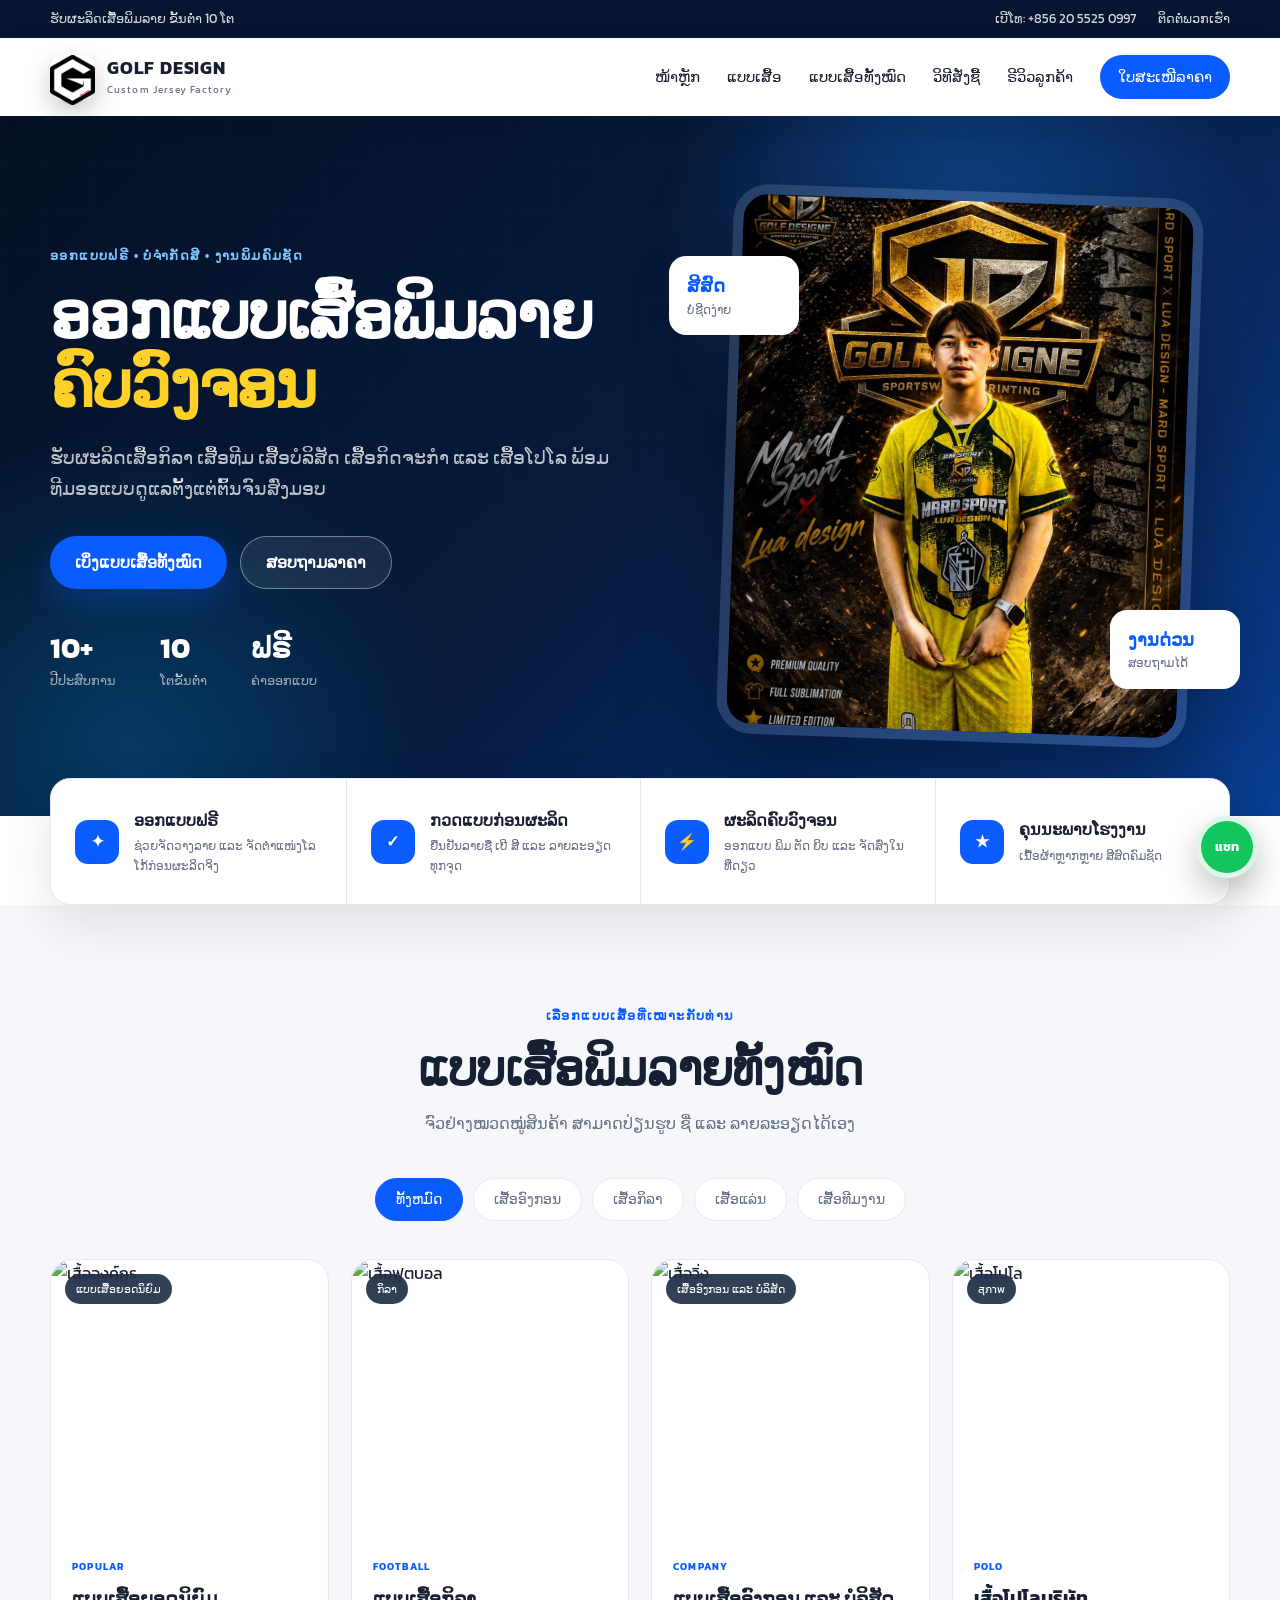
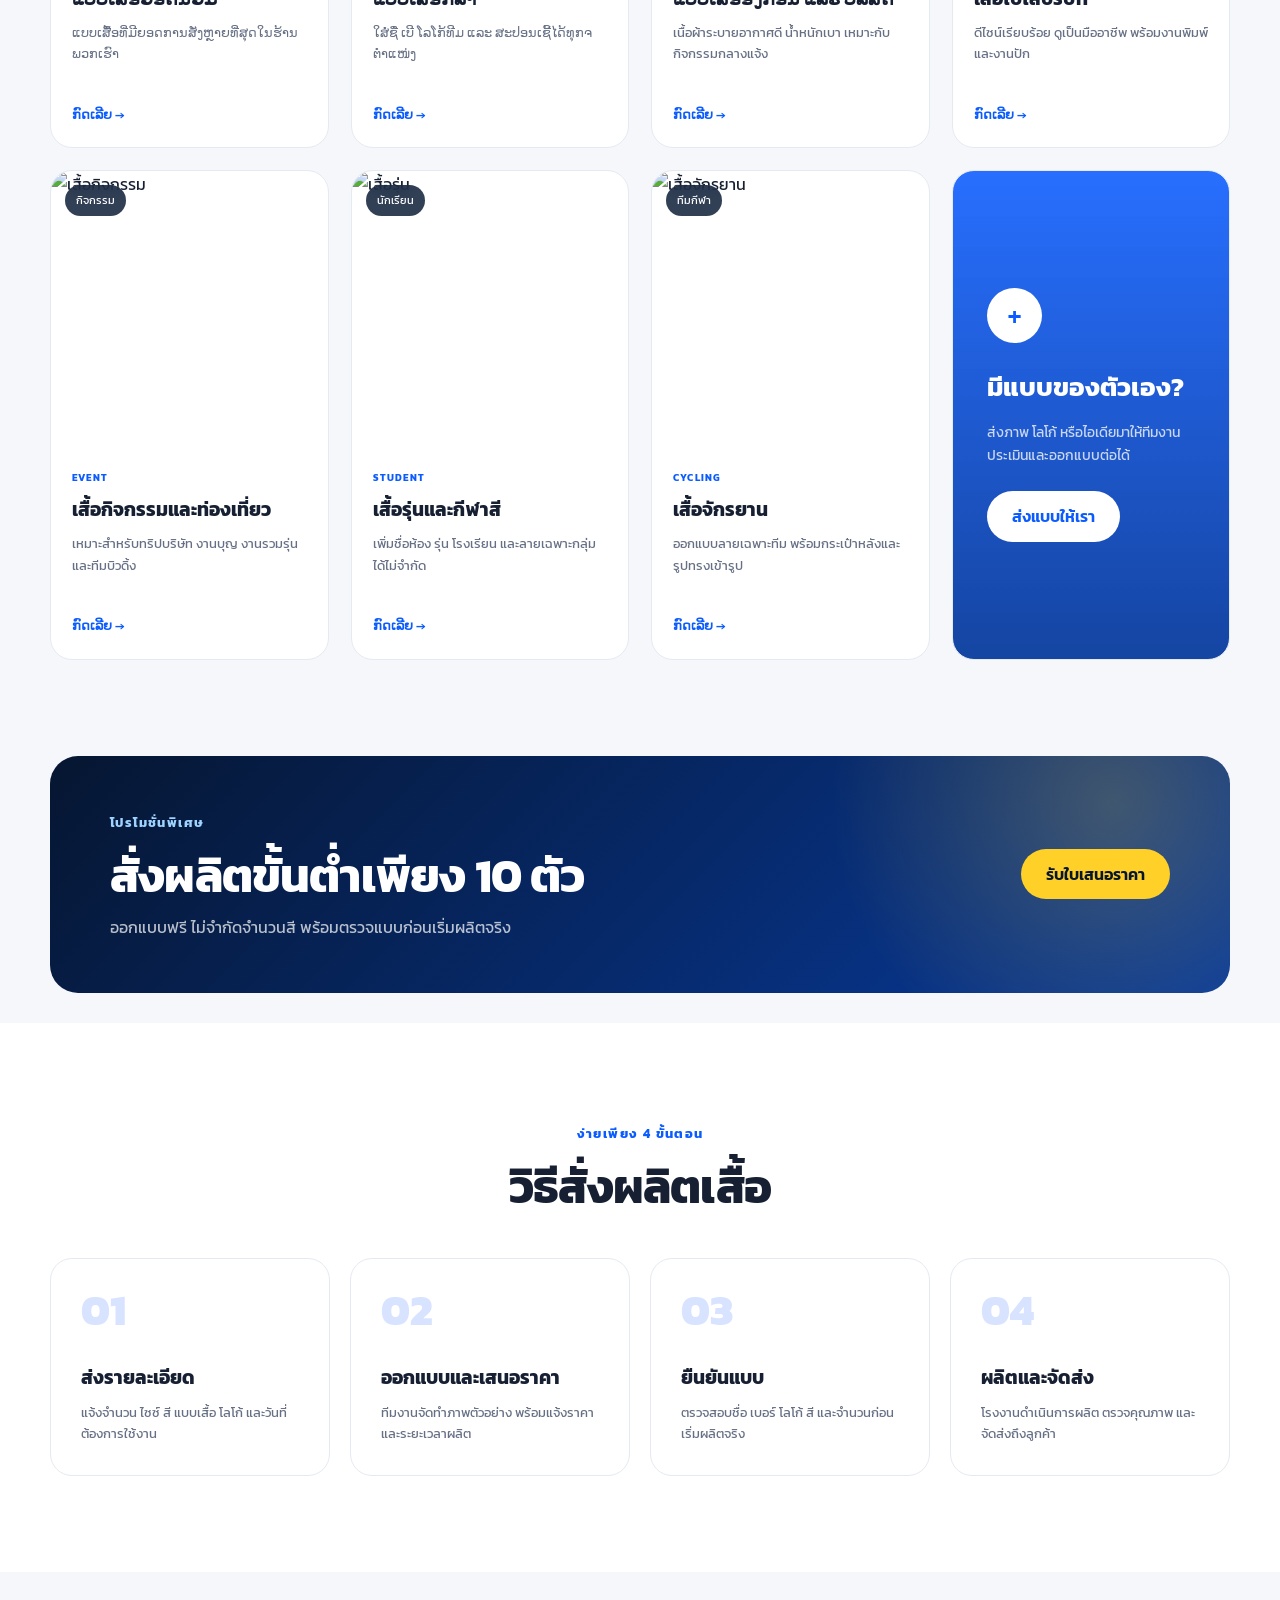
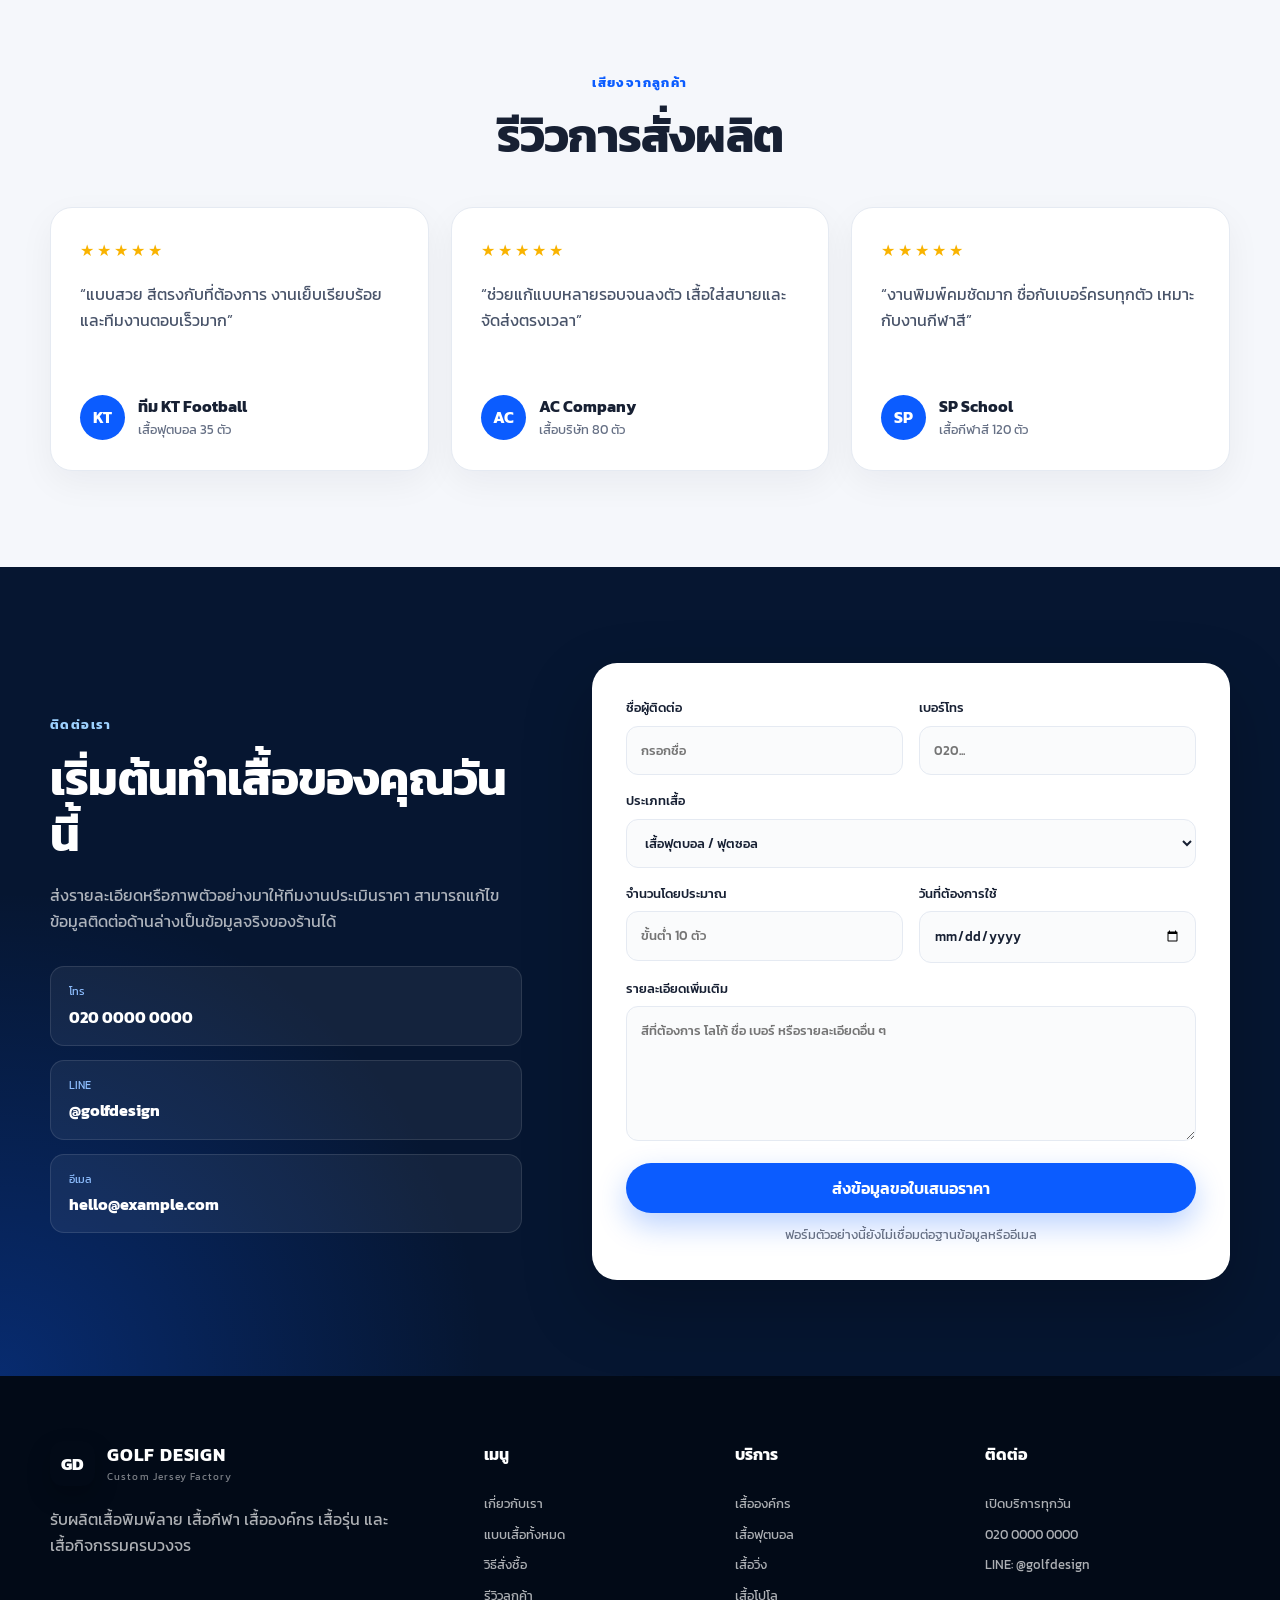
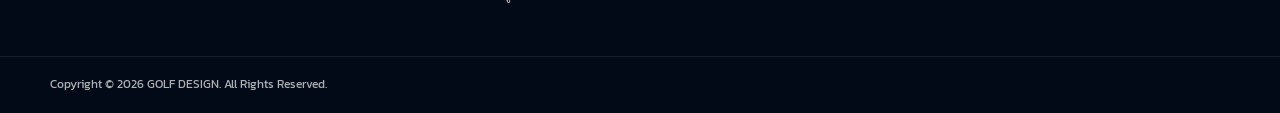
==== commit 83eb602f: "5" ====
--- a/index.html
+++ b/index.html
@@ -29,7 +29,7 @@
     <div class="container navbar">
       <a class="brand" href="#home">
         <span class="brand-mark">
-          <img src="/img/GOLF DESGIN LOGO NOTEXT@4x-8.png" alt="GOLF DESIGN">
+          <img src="/img/GOLF DESGIN LOGO.png" alt="GOLF DESIGN">
         </span>
         <span>
           <strong>GOLF DESIGN</strong>
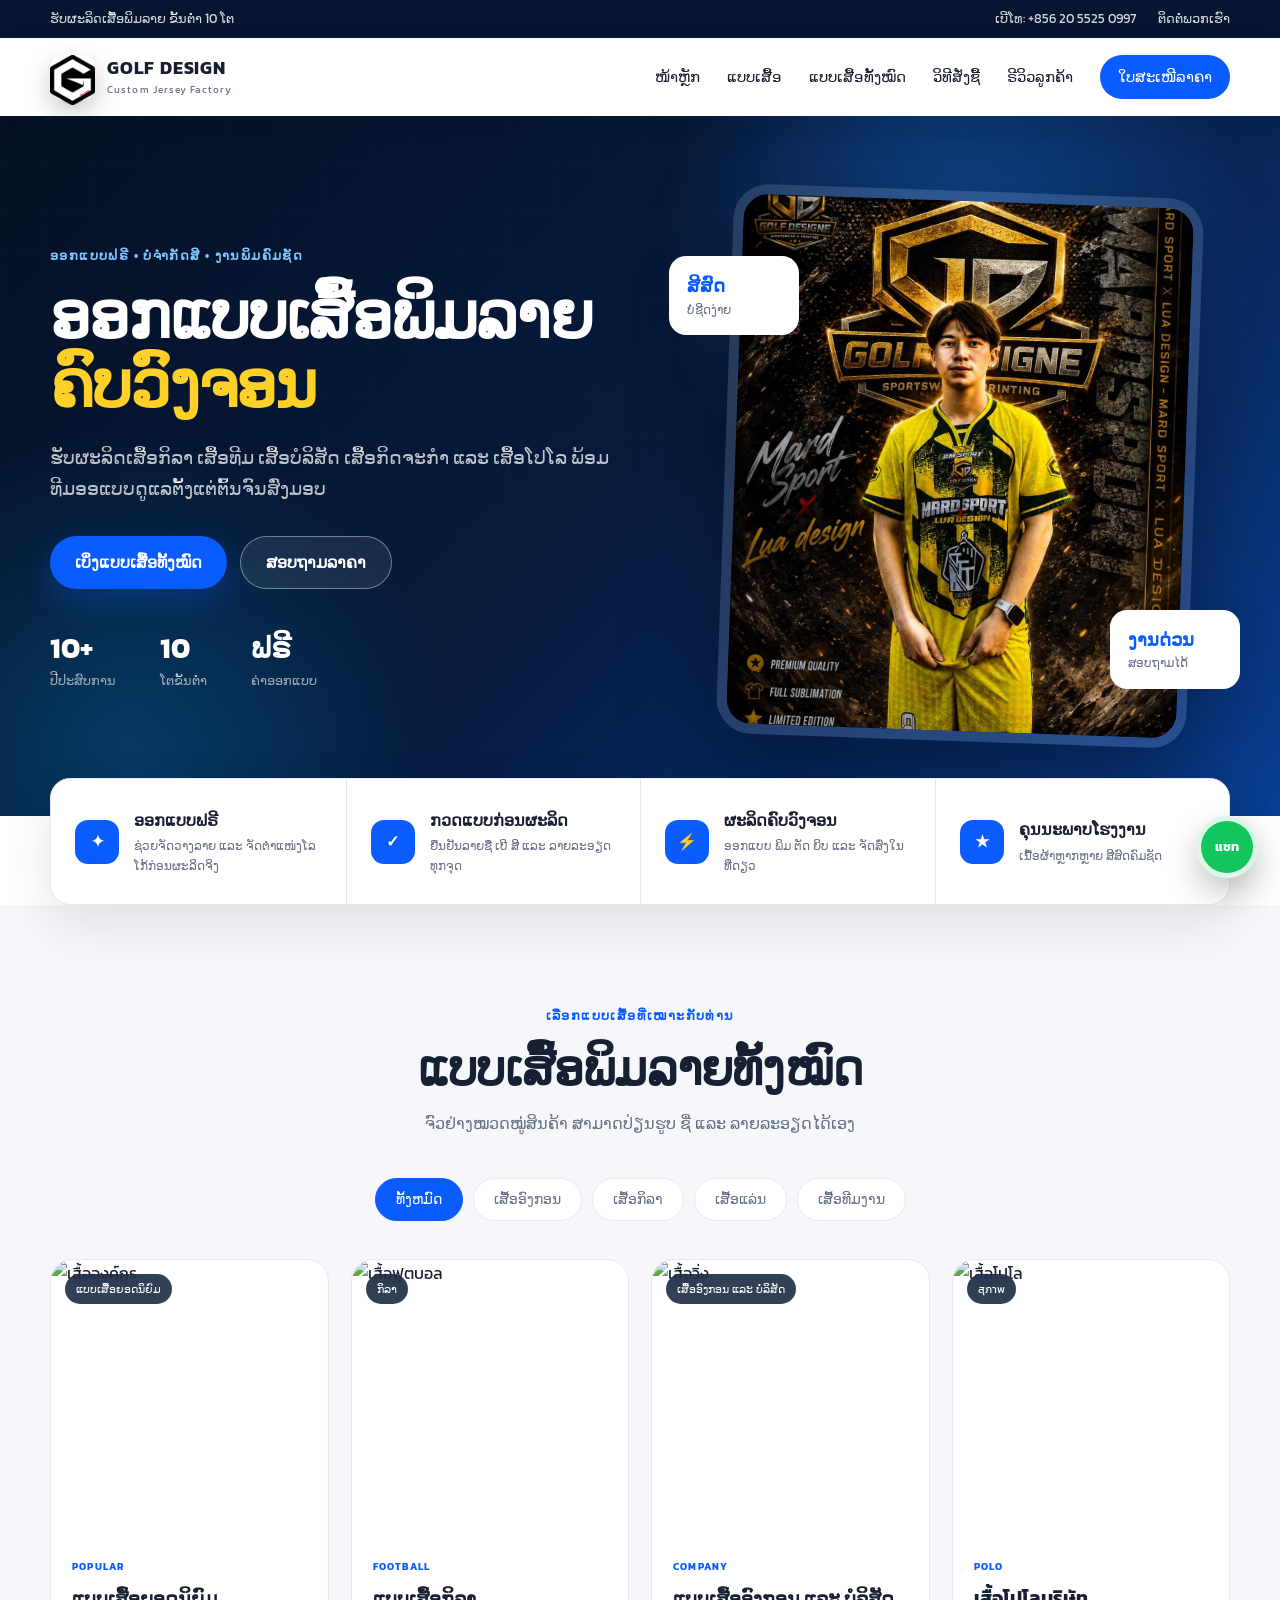
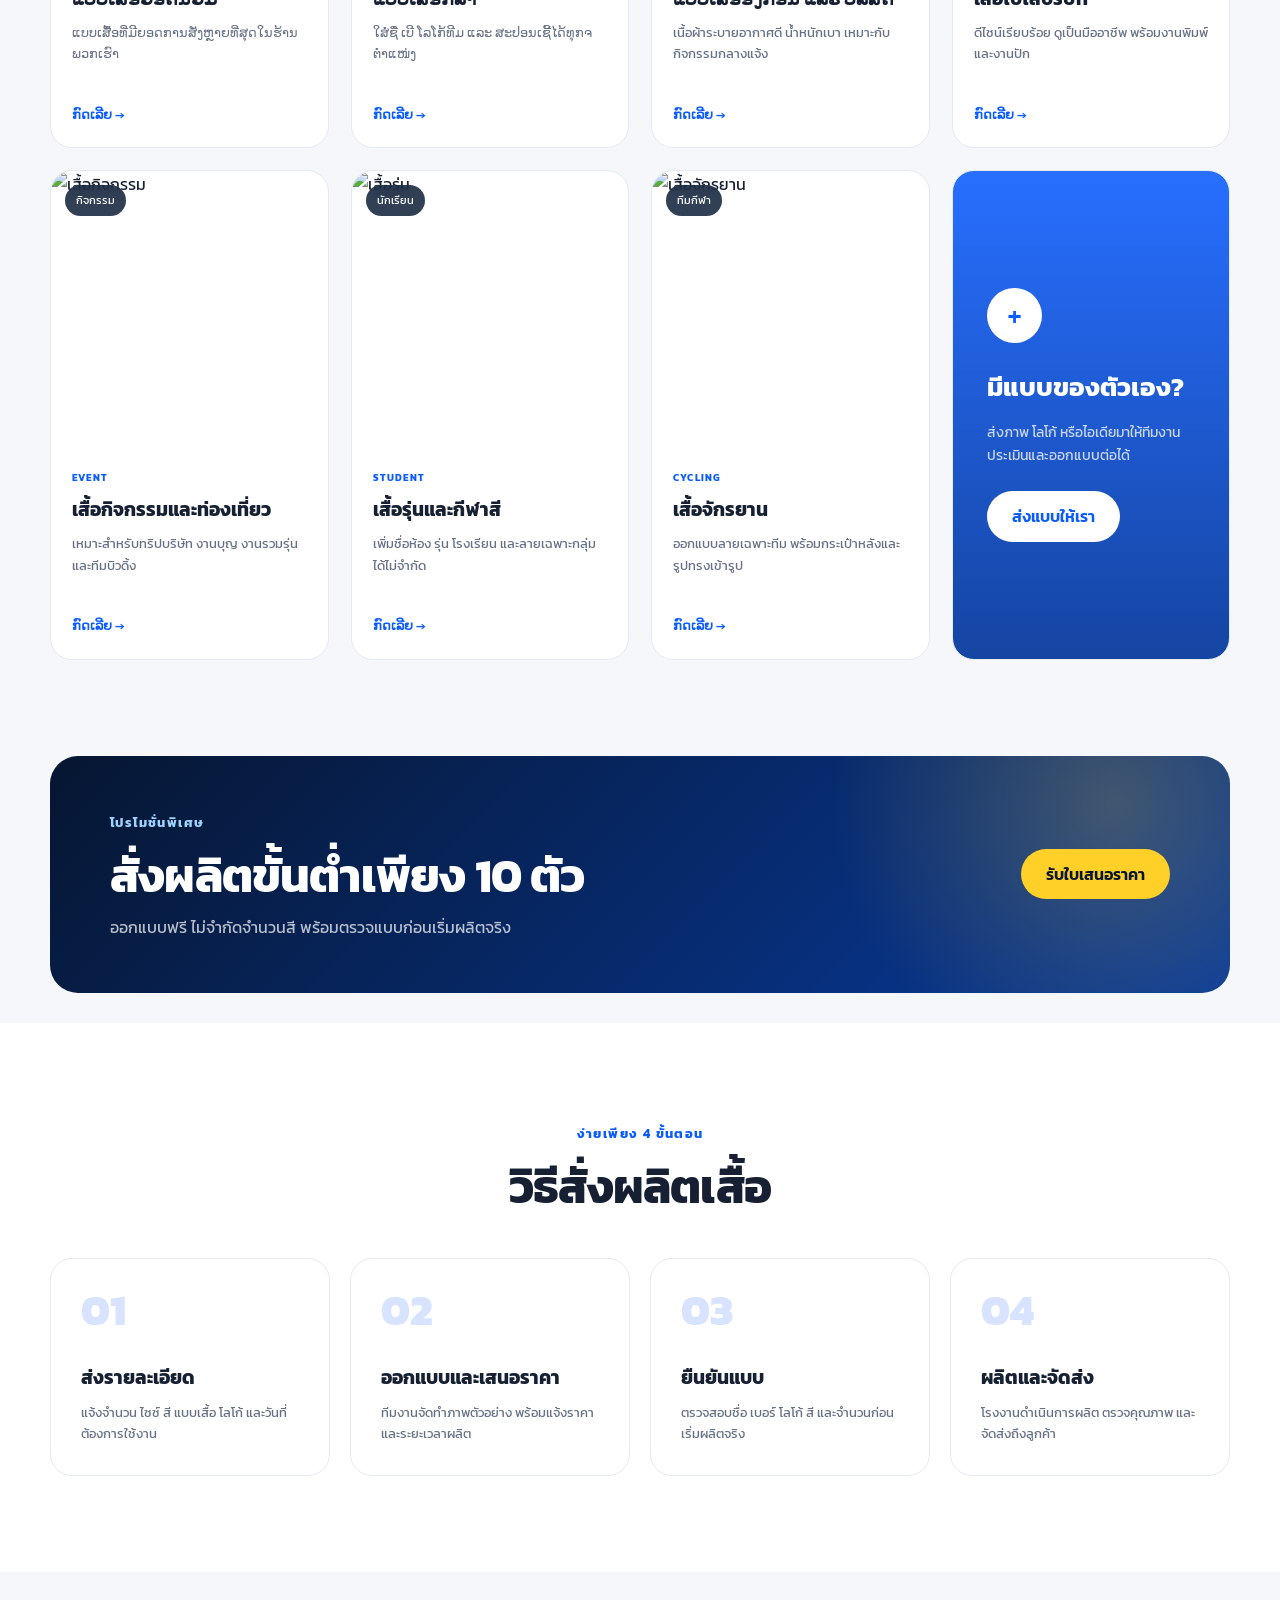
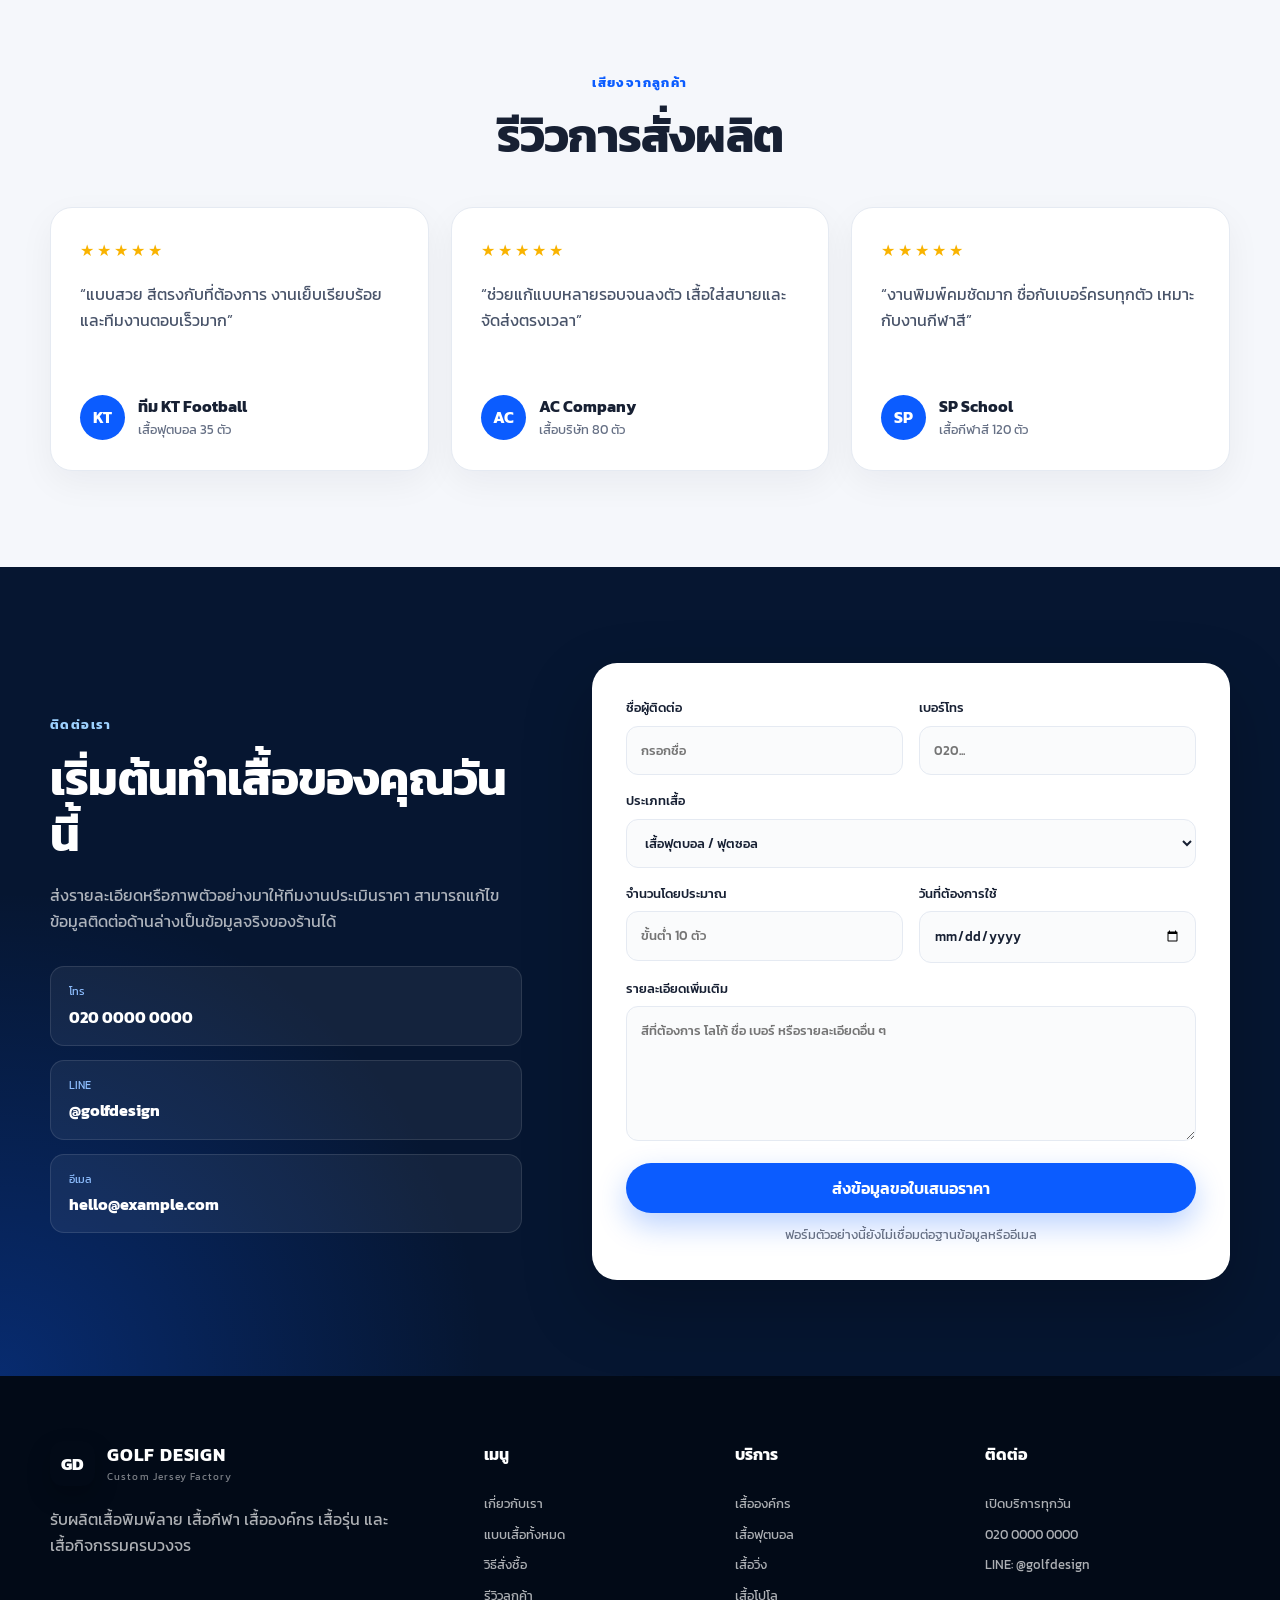
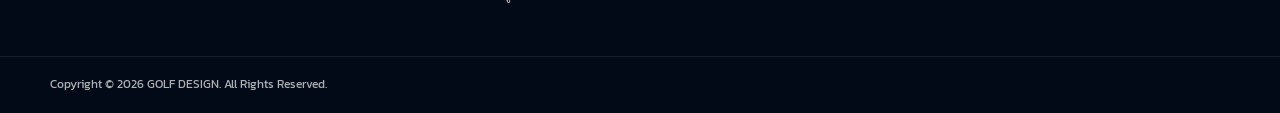
==== commit 673817cb: "6" ====
--- a/index.html
+++ b/index.html
@@ -29,7 +29,7 @@
     <div class="container navbar">
       <a class="brand" href="#home">
         <span class="brand-mark">
-          <img src="/img/GOLF DESGIN LOGO.png" alt="GOLF DESIGN">
+          <img src="img/GOLF DESGIN LOGO.png" alt="GOLF DESIGN">
         </span>
         <span>
           <strong>GOLF DESIGN</strong>
@@ -89,7 +89,7 @@
 
         <div class="hero-visual">
           <div class="hero-card main-shirt">
-            <img src="/img/luka.jpg" alt="ตัวอย่างเสื้อกีฬา">
+            <img src="img/luka.jpg" alt="ตัวอย่างเสื้อกีฬา">
           </div>
           <div class="floating-badge badge-one">
             <strong>ສີສົດ</strong>
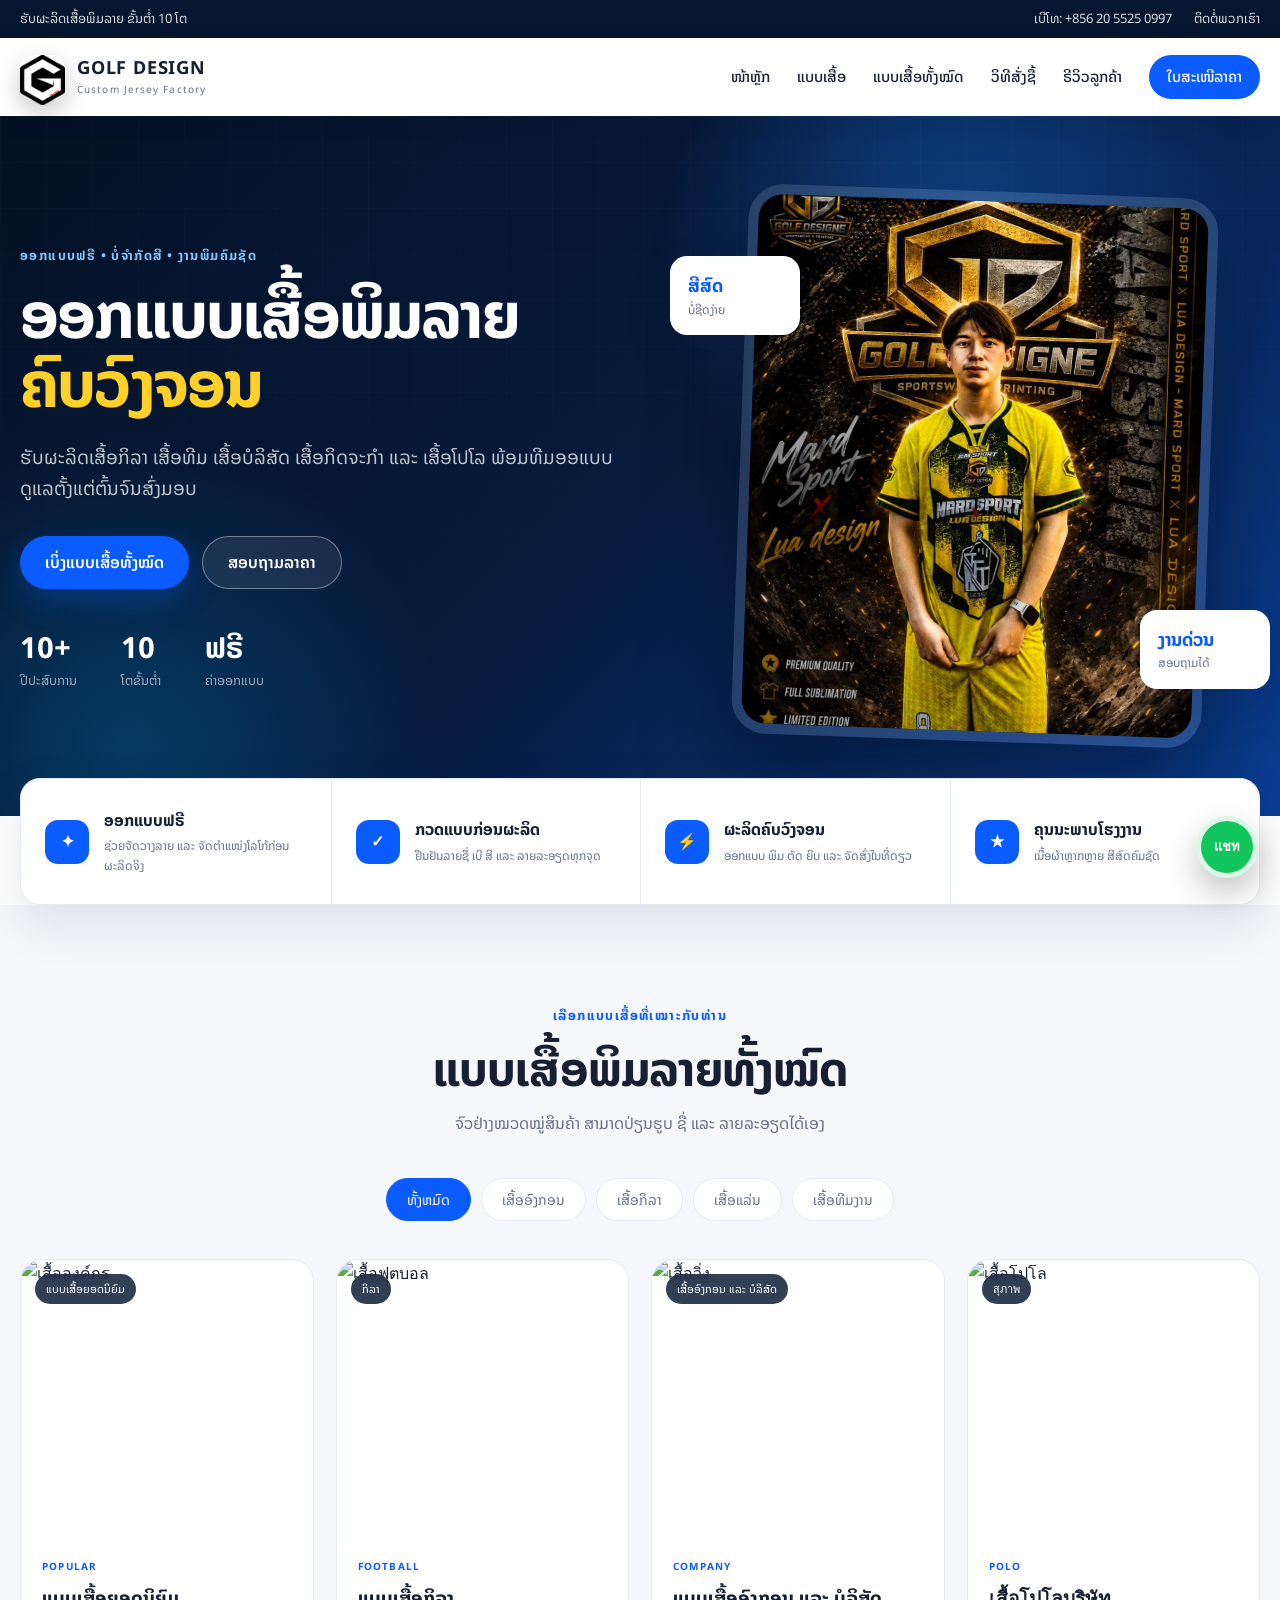
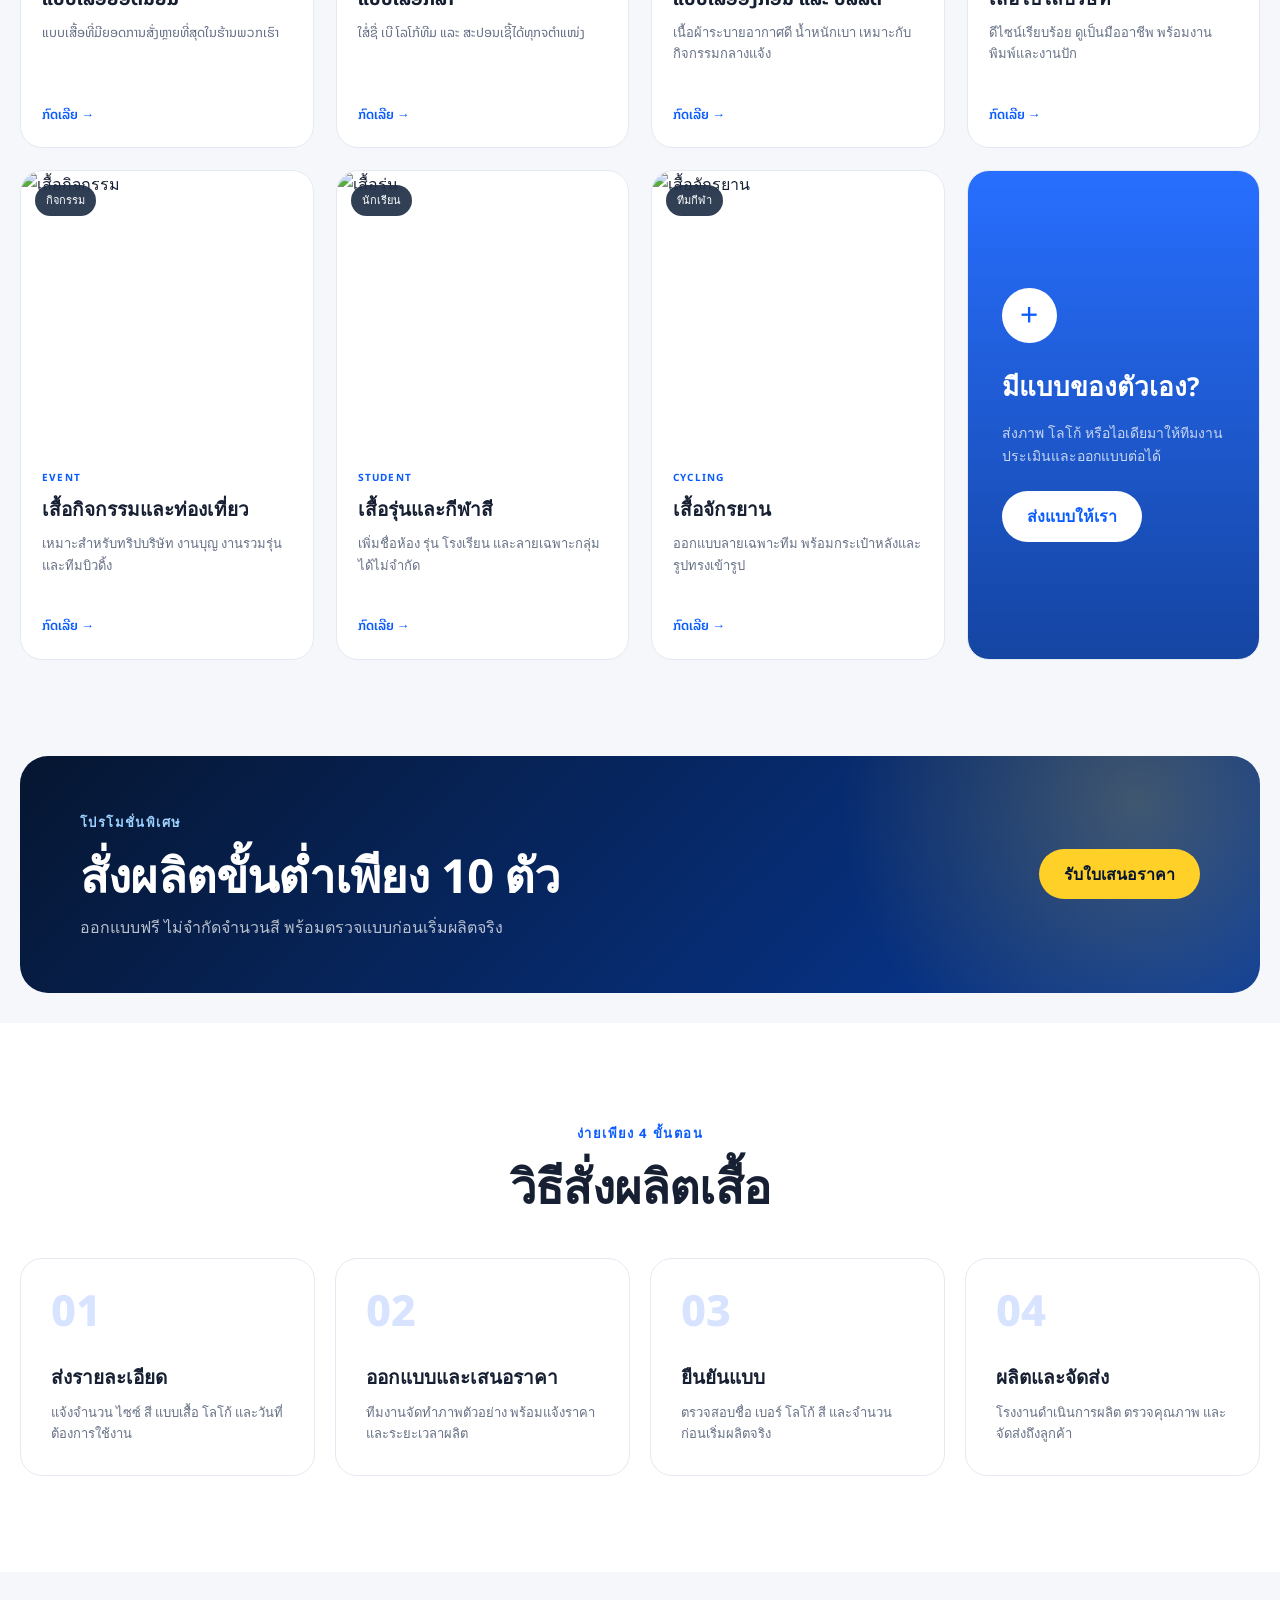
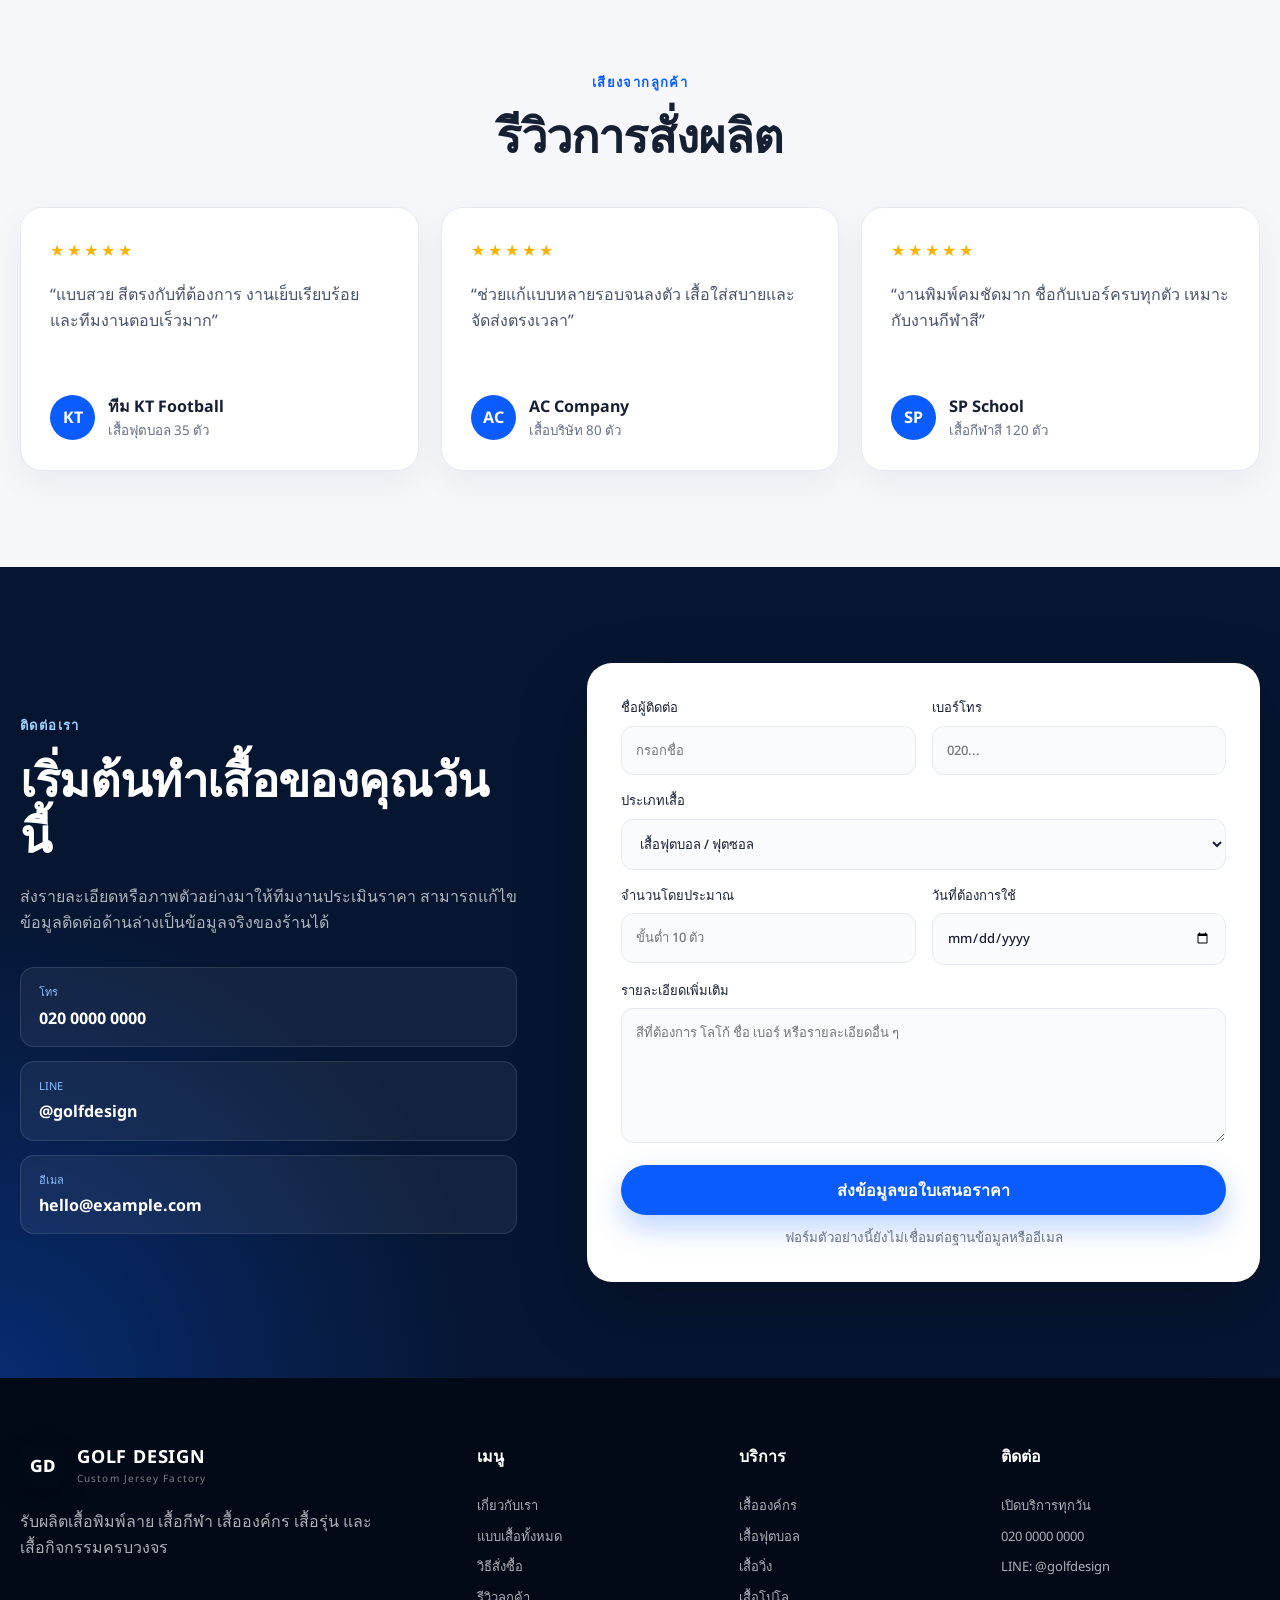
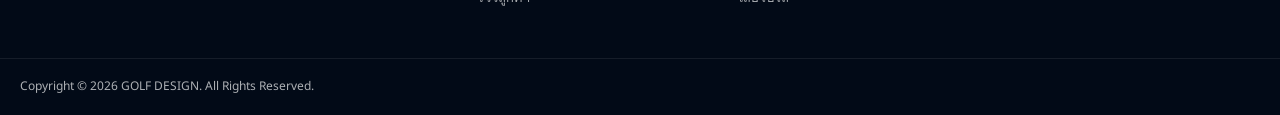
==== commit b36ca12a: "add filter & collar & color & auto price" ====
--- a/index.html
+++ b/index.html
@@ -1,14 +1,16 @@
 <!DOCTYPE html>
 <html lang="th">
+
 <head>
   <meta charset="UTF-8">
   <meta name="viewport" content="width=device-width, initial-scale=1.0">
-  <meta name="description" content="โรงงานผลิตเสื้อพิมพ์ลาย เสื้อกีฬา เสื้อองค์กร และเสื้อกิจกรรม">
+  <meta name="description" content="ອອກແບບເສື້ອພິມລາຍ ເສື້ອກິລາ ເສື້ອບໍລິສັດ ເສື້ອອົງກອນ ແລະ ອື່ນໆ">
   <title>GOLF DESIGN</title>
 
   <link rel="preconnect" href="https://fonts.googleapis.com">
   <link rel="preconnect" href="https://fonts.gstatic.com" crossorigin>
-  <link href="https://fonts.googleapis.com/css2?family=Kanit:wght@300;400;500;600;700;800&display=swap" rel="stylesheet">
+  <link href="https://fonts.googleapis.com/css2?family=Kanit:wght@300;400;500;600;700;800&display=swap"
+    rel="stylesheet">
   <link rel="stylesheet" href="style.css?v=13">
 </head>
 
@@ -29,7 +31,7 @@
     <div class="container navbar">
       <a class="brand" href="#home">
         <span class="brand-mark">
-          <img src="img/GOLF DESGIN LOGO.png" alt="GOLF DESIGN">
+          <img src="/img/GOLF DESGIN LOGO NOTEXT@4x-8.png" alt="GOLF DESIGN">
         </span>
         <span>
           <strong>GOLF DESIGN</strong>
@@ -89,7 +91,7 @@
 
         <div class="hero-visual">
           <div class="hero-card main-shirt">
-            <img src="img/luka.jpg" alt="ตัวอย่างเสื้อกีฬา">
+            <img src="/img/luka.jpg" alt="ตัวอย่างเสื้อกีฬา">
           </div>
           <div class="floating-badge badge-one">
             <strong>ສີສົດ</strong>
@@ -160,7 +162,8 @@
         <div class="product-grid">
           <article class="product-card">
             <div class="product-image">
-              <img src="https://images.unsplash.com/photo-1521572163474-6864f9cf17ab?auto=format&fit=crop&w=800&q=85" alt="เสื้อองค์กร">
+              <img src="https://images.unsplash.com/photo-1521572163474-6864f9cf17ab?auto=format&fit=crop&w=800&q=85"
+                alt="เสื้อองค์กร">
               <span class="product-tag">ແບບເສື້ອຍອດນິຍົມ</span>
             </div>
             <div class="product-info">
@@ -173,7 +176,8 @@
 
           <article class="product-card">
             <div class="product-image">
-              <img src="https://images.unsplash.com/photo-1517466787929-bc90951d0974?auto=format&fit=crop&w=800&q=85" alt="เสื้อฟุตบอล">
+              <img src="https://images.unsplash.com/photo-1517466787929-bc90951d0974?auto=format&fit=crop&w=800&q=85"
+                alt="เสื้อฟุตบอล">
               <span class="product-tag">ກິລາ</span>
             </div>
             <div class="product-info">
@@ -186,7 +190,8 @@
 
           <article class="product-card">
             <div class="product-image">
-              <img src="https://images.unsplash.com/photo-1552674605-db6ffd4facb5?auto=format&fit=crop&w=800&q=85" alt="เสื้อวิ่ง">
+              <img src="https://images.unsplash.com/photo-1552674605-db6ffd4facb5?auto=format&fit=crop&w=800&q=85"
+                alt="เสื้อวิ่ง">
               <span class="product-tag">ເສື້ອອົງກອນ ແລະ ບໍລິສັດ</span>
             </div>
             <div class="product-info">
@@ -199,7 +204,8 @@
 
           <article class="product-card">
             <div class="product-image">
-              <img src="https://images.unsplash.com/photo-1627225924765-552d49cf47ad?auto=format&fit=crop&w=800&q=85" alt="เสื้อโปโล">
+              <img src="https://images.unsplash.com/photo-1627225924765-552d49cf47ad?auto=format&fit=crop&w=800&q=85"
+                alt="เสื้อโปโล">
               <span class="product-tag">สุภาพ</span>
             </div>
             <div class="product-info">
@@ -212,7 +218,8 @@
 
           <article class="product-card">
             <div class="product-image">
-              <img src="https://images.unsplash.com/photo-1523398002811-999ca8dec234?auto=format&fit=crop&w=800&q=85" alt="เสื้อกิจกรรม">
+              <img src="https://images.unsplash.com/photo-1523398002811-999ca8dec234?auto=format&fit=crop&w=800&q=85"
+                alt="เสื้อกิจกรรม">
               <span class="product-tag">กิจกรรม</span>
             </div>
             <div class="product-info">
@@ -225,7 +232,8 @@
 
           <article class="product-card">
             <div class="product-image">
-              <img src="https://images.unsplash.com/photo-1503342217505-b0a15ec3261c?auto=format&fit=crop&w=800&q=85" alt="เสื้อรุ่น">
+              <img src="https://images.unsplash.com/photo-1503342217505-b0a15ec3261c?auto=format&fit=crop&w=800&q=85"
+                alt="เสื้อรุ่น">
               <span class="product-tag">นักเรียน</span>
             </div>
             <div class="product-info">
@@ -238,7 +246,8 @@
 
           <article class="product-card">
             <div class="product-image">
-              <img src="https://images.unsplash.com/photo-1538805060514-97d9cc17730c?auto=format&fit=crop&w=800&q=85" alt="เสื้อจักรยาน">
+              <img src="https://images.unsplash.com/photo-1538805060514-97d9cc17730c?auto=format&fit=crop&w=800&q=85"
+                alt="เสื้อจักรยาน">
               <span class="product-tag">ทีมกีฬา</span>
             </div>
             <div class="product-info">
@@ -421,7 +430,8 @@
 
           <label>
             รายละเอียดเพิ่มเติม
-            <textarea name="message" rows="5" placeholder="สีที่ต้องการ โลโก้ ชื่อ เบอร์ หรือรายละเอียดอื่น ๆ"></textarea>
+            <textarea name="message" rows="5"
+              placeholder="สีที่ต้องการ โลโก้ ชื่อ เบอร์ หรือรายละเอียดอื่น ๆ"></textarea>
           </label>
 
           <button class="btn btn-primary full-width" type="submit">ส่งข้อมูลขอใบเสนอราคา</button>
@@ -478,4 +488,5 @@
 
   <a class="floating-contact" href="#contact" aria-label="ติดต่อเรา">แชท</a>
 </body>
-</html>
+
+</html>
--- a/style.css
+++ b/style.css
@@ -1,3 +1,5 @@
+@import url('https://fonts.googleapis.com/css2?family=Noto+Sans+Lao:wght@100..900&display=swap');
+
 /* =========================
    ตั้งค่าพื้นฐาน
 ========================= */
@@ -27,7 +29,7 @@
 }
 
 body {
-  font-family: "Kanit", sans-serif;
+  font-family: "Noto Sans Lao", sans-serif;
   color: var(--text);
   background: var(--white);
   line-height: 1.65;
@@ -50,9 +52,9 @@
   font: inherit;
 }
 
-.container {
-  width: min(1180px, calc(100% - 40px));
-  margin-inline: auto;
+.container{
+    width:min(1600px, calc(100% - 40px));
+    margin:auto;
 }
 
 .section {
@@ -3182,4 +3184,346 @@
     padding: 7px 8px;
     font-size: 11px;
   }
+}
+.gallery-layout{
+    display:grid;
+    grid-template-columns:320px minmax(0,1fr);
+    gap:40px;
+    align-items:start;
+}
+
+.filter-sidebar {
+  position: sticky;
+  top: 20px;
+  max-height: calc(100vh - 40px);
+  overflow-y: auto;
+  padding: 22px;
+  background: #ffffff;
+  border: 1px solid #e5e7eb;
+  border-radius: 18px;
+  box-shadow: 0 10px 30px rgba(0, 0, 0, 0.06);
+}
+
+.filter-sidebar-header {
+  display: flex;
+  align-items: center;
+  justify-content: space-between;
+  gap: 12px;
+  padding-bottom: 16px;
+  border-bottom: 1px solid #e5e7eb;
+}
+
+.filter-sidebar-header h2 {
+  margin: 0;
+  font-size: 20px;
+}
+
+.reset-filter-button {
+  border: 0;
+  background: transparent;
+  color: #d52b2b;
+  font: inherit;
+  cursor: pointer;
+}
+
+.filter-group {
+  padding: 20px 0;
+  border-bottom: 1px solid #e5e7eb;
+}
+
+.filter-group:last-child {
+  border-bottom: 0;
+}
+
+.filter-group h3 {
+  margin: 0 0 14px;
+  font-size: 16px;
+}
+
+.filter-option {
+  display: flex;
+  align-items: center;
+  gap: 10px;
+  margin: 10px 0;
+  cursor: pointer;
+}
+
+.filter-option input {
+  width: 17px;
+  height: 17px;
+  accent-color: #111827;
+}
+
+.color-filter-list {
+  display: flex;
+  flex-wrap: wrap;
+  gap: 12px;
+}
+
+.color-filter {
+  position: relative;
+  display: inline-flex;
+  cursor: pointer;
+}
+
+.color-filter input {
+  position: absolute;
+  opacity: 0;
+  pointer-events: none;
+}
+
+.color-filter span {
+  position: relative;
+  display: block;
+  width: 34px;
+  height: 34px;
+  background: var(--swatch-color);
+  border: 2px solid #d1d5db;
+  border-radius: 50%;
+  transition: 0.2s ease;
+}
+
+.color-filter input:checked + span {
+  border-color: #111827;
+  transform: scale(1.08);
+  box-shadow:
+    0 0 0 3px #ffffff,
+    0 0 0 5px #111827;
+}
+
+.color-filter input:checked + span::after {
+  content: "✓";
+  position: absolute;
+  inset: 0;
+  display: grid;
+  place-items: center;
+  color: #ffffff;
+  font-size: 17px;
+  font-weight: 700;
+  text-shadow: 0 1px 3px #000000;
+}
+
+.shirt-specs {
+  display: flex;
+  flex-wrap: wrap;
+  gap: 6px;
+  margin: 10px 0;
+}
+
+.shirt-spec {
+  padding: 5px 9px;
+  background: #f3f4f6;
+  border-radius: 999px;
+  font-size: 12px;
+}
+
+.shirt-price {
+  margin: 12px 0 0;
+  font-size: 21px;
+  font-weight: 700;
+}
+
+.shirt-colors {
+  display: flex;
+  gap: 6px;
+  margin-top: 10px;
+}
+
+.shirt-color-dot {
+  width: 18px;
+  height: 18px;
+  border: 1px solid #d1d5db;
+  border-radius: 50%;
+}
+
+@media (max-width: 900px) {
+  .gallery-layout {
+    grid-template-columns: 1fr;
+  }
+
+  .filter-sidebar {
+    position: static;
+    max-height: none;
+  }
+}
+
+.admin-color-picker {
+  display: flex;
+  flex-wrap: wrap;
+  gap: 12px;
+  margin-top: 10px;
+}
+
+.color-option {
+  position: relative;
+  cursor: pointer;
+}
+
+.color-option input {
+  position: absolute;
+  opacity: 0;
+  pointer-events: none;
+}
+
+.color-circle {
+  display: block;
+  width: 34px;
+  height: 34px;
+  border-radius: 50%;
+  background: var(--color);
+  border: 2px solid #d6d6d6;
+  box-shadow: 0 2px 6px rgba(0, 0, 0, 0.12);
+  transition: 0.2s ease;
+}
+
+.color-option:hover .color-circle {
+  transform: scale(1.08);
+}
+
+.color-option input:checked + .color-circle {
+  border: 3px solid #111;
+  box-shadow:
+    0 0 0 3px #ffffff,
+    0 0 0 5px #111111;
+  transform: scale(1.08);
+}
+
+/* =========================
+   GALLERY FILTER LAYOUT
+========================= */
+
+.gallery-layout {
+  display: grid;
+  grid-template-columns: 280px minmax(0, 1fr);
+  gap: 28px;
+  align-items: start;
+}
+
+.gallery-main {
+  min-width: 0;
+  width: 100%;
+}
+
+.filter-sidebar {
+  position: sticky;
+  top: 90px;
+  width: 100%;
+  max-width: 320px;
+  max-height: calc(100vh - 120px);
+  overflow-y: auto;
+  padding: 22px;
+  background: #fff;
+  border: 1px solid #e5e7eb;
+  border-radius: 18px;
+  box-shadow: 0 10px 30px rgba(0, 0, 0, 0.06);
+  z-index: 1;
+}
+
+.filter-toggle-btn {
+  display: inline-flex;
+  align-items: center;
+  justify-content: center;
+  width: auto;
+  padding: 8px 14px;
+  margin-bottom: 15px;
+  border: none;
+  border-radius: 8px;
+  background: #0b63ce;
+  color: #fff;
+  font-size: 14px;
+  font-weight: 600;
+  cursor: pointer;
+}
+
+@media (max-width: 992px) {
+  .gallery-layout {
+    display: block;
+  }
+
+  .filter-toggle-btn {
+    display: inline-flex;
+  }
+
+  .filter-sidebar {
+    display: none;
+    position: static;
+    width: 100%;
+    max-width: none;
+    max-height: none;
+    margin-bottom: 20px;
+    overflow: visible;
+  }
+
+  .filter-sidebar.show {
+    display: block;
+    animation: filterFade 0.25s ease;
+  }
+}
+.gallery-main {
+  width: 100%;
+  min-width: 0;
+}
+
+@keyframes filterFade {
+  from {
+    opacity: 0;
+    transform: translateY(-8px);
+  }
+
+  to {
+    opacity: 1;
+    transform: translateY(0);
+  }
+}
+/* ซ่อน Filter บนคอมเมื่อกดปุ่ม */
+.filter-sidebar.is-hidden {
+  display: none;
+}
+
+/* เมื่อตัวกรองถูกซ่อน ให้ตารางเสื้อใช้พื้นที่เต็ม */
+.gallery-layout:has(.filter-sidebar.is-hidden) {
+  grid-template-columns: minmax(0, 1fr);
+}
+
+/* มือถือ */
+@media (max-width: 992px) {
+  .filter-sidebar.is-hidden {
+    display: none;
+  }
+}
+
+.upload-dropzone {
+  position: relative;
+  min-height: 300px;
+  overflow: hidden;
+}
+
+.upload-dropzone input[type="file"] {
+  position: absolute;
+  inset: 0;
+  width: 100%;
+  height: 100%;
+  opacity: 0;
+  cursor: pointer;
+  z-index: 3;
+}
+
+.upload-preview-image {
+  width: 100%;
+  height: 100%;
+  min-height: 280px;
+  display: block;
+  object-fit: contain;
+  background: #f5f7fb;
+  border-radius: 14px;
+}
+
+.upload-preview-image[hidden] {
+  display: none !important;
+}
+
+#dropzoneText {
+  position: relative;
+  z-index: 1;
+  text-align: center;
 }
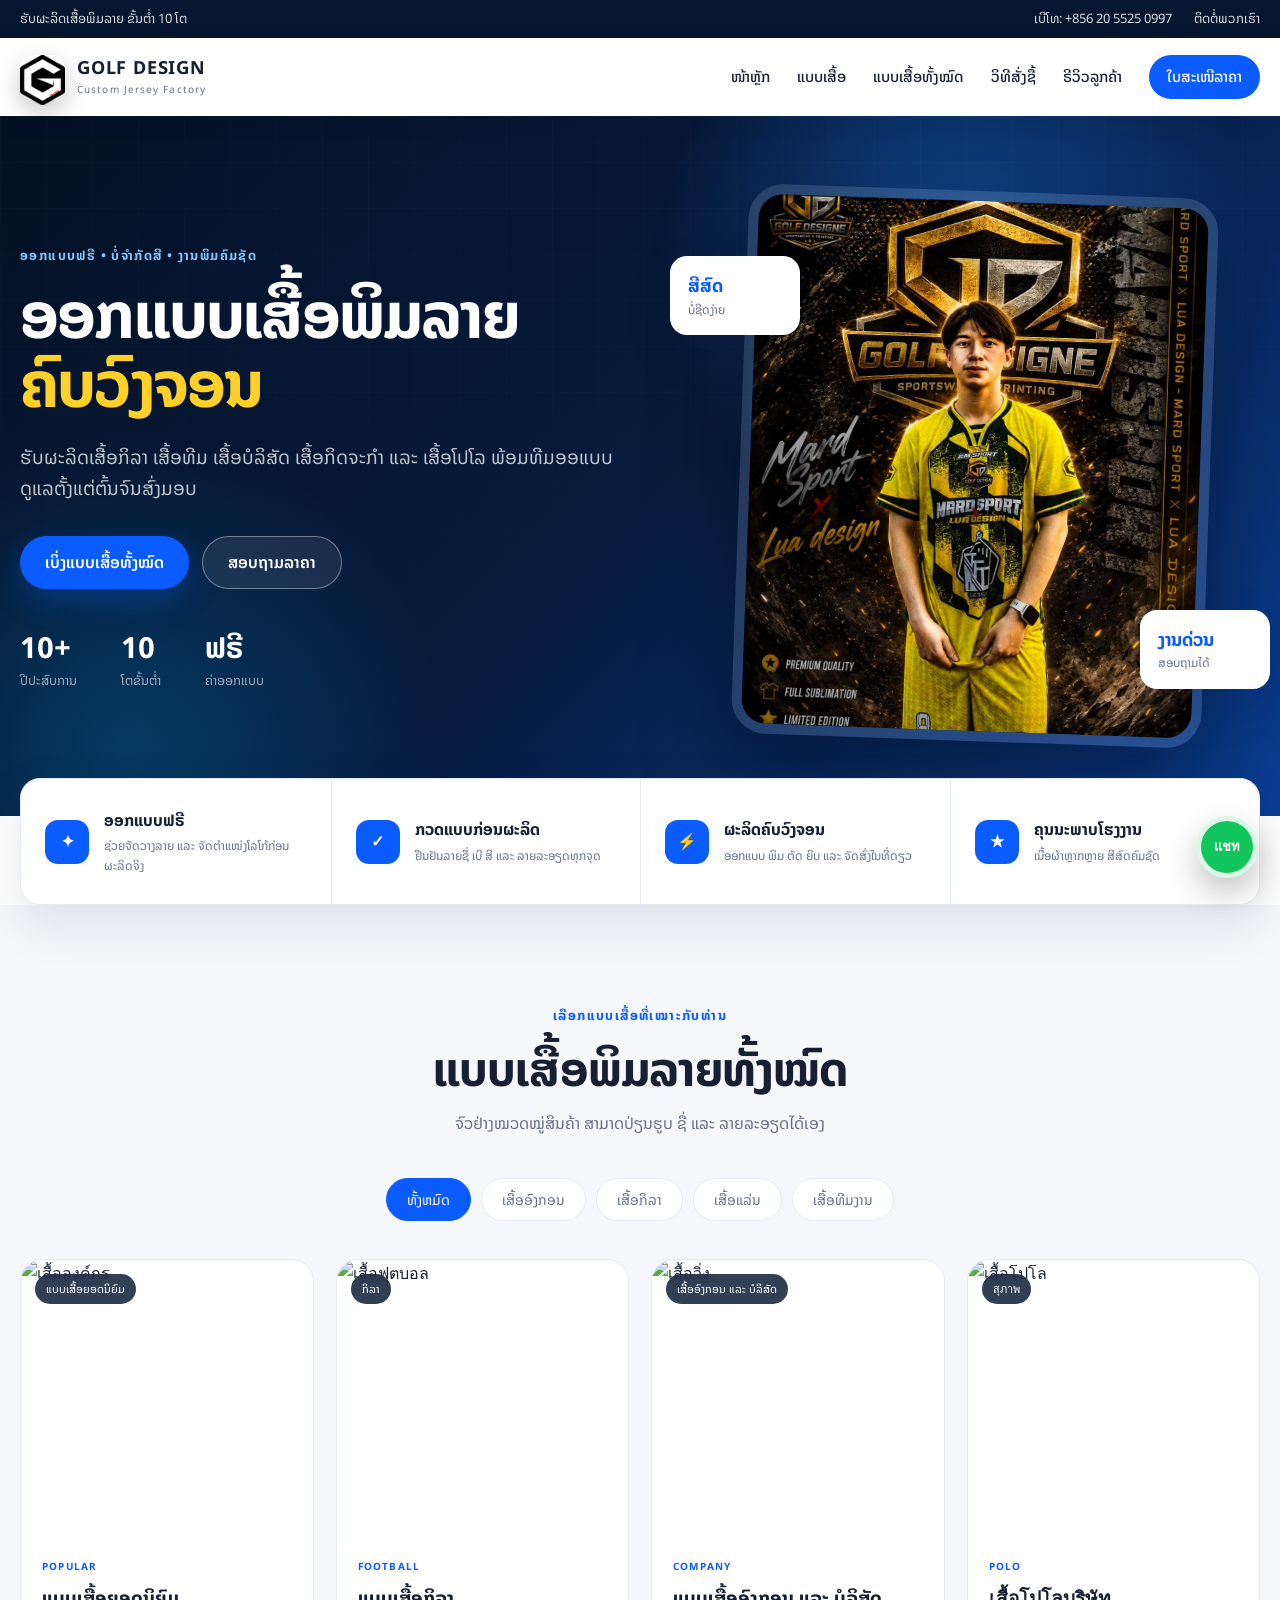
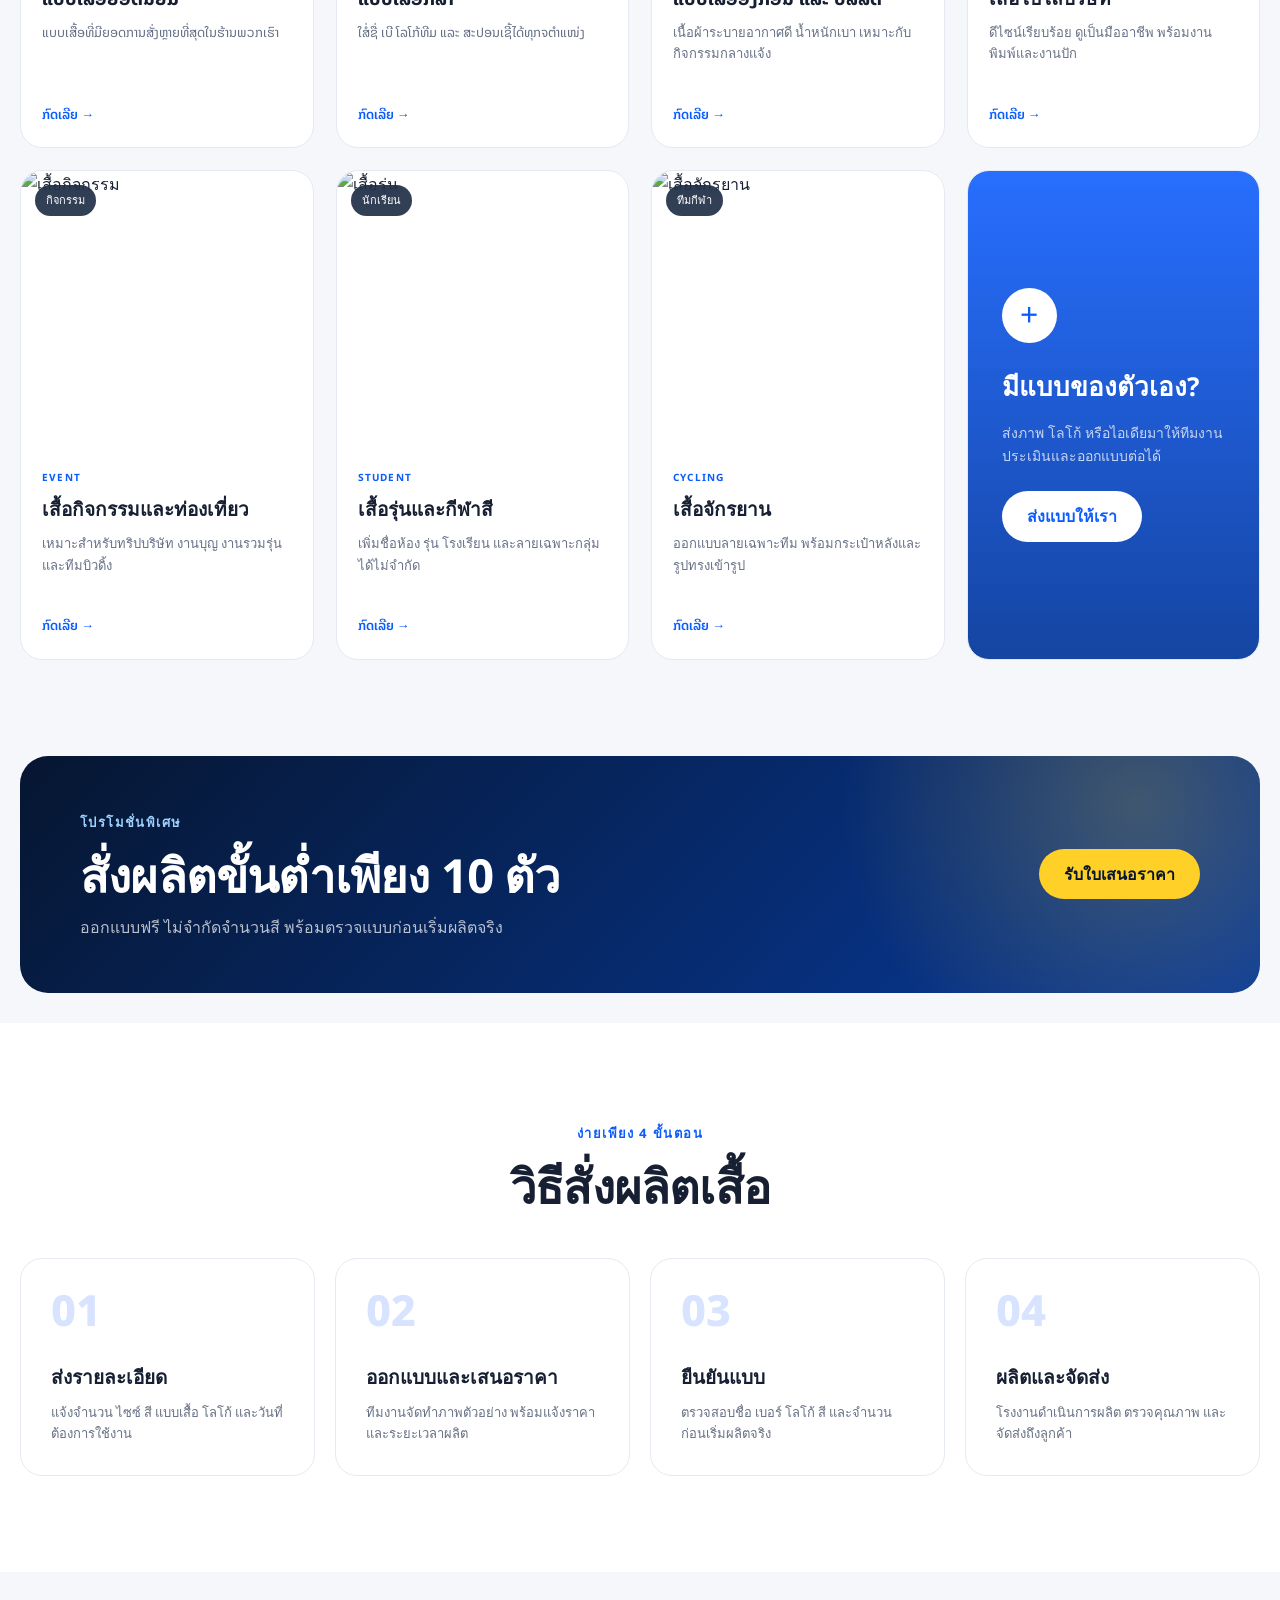
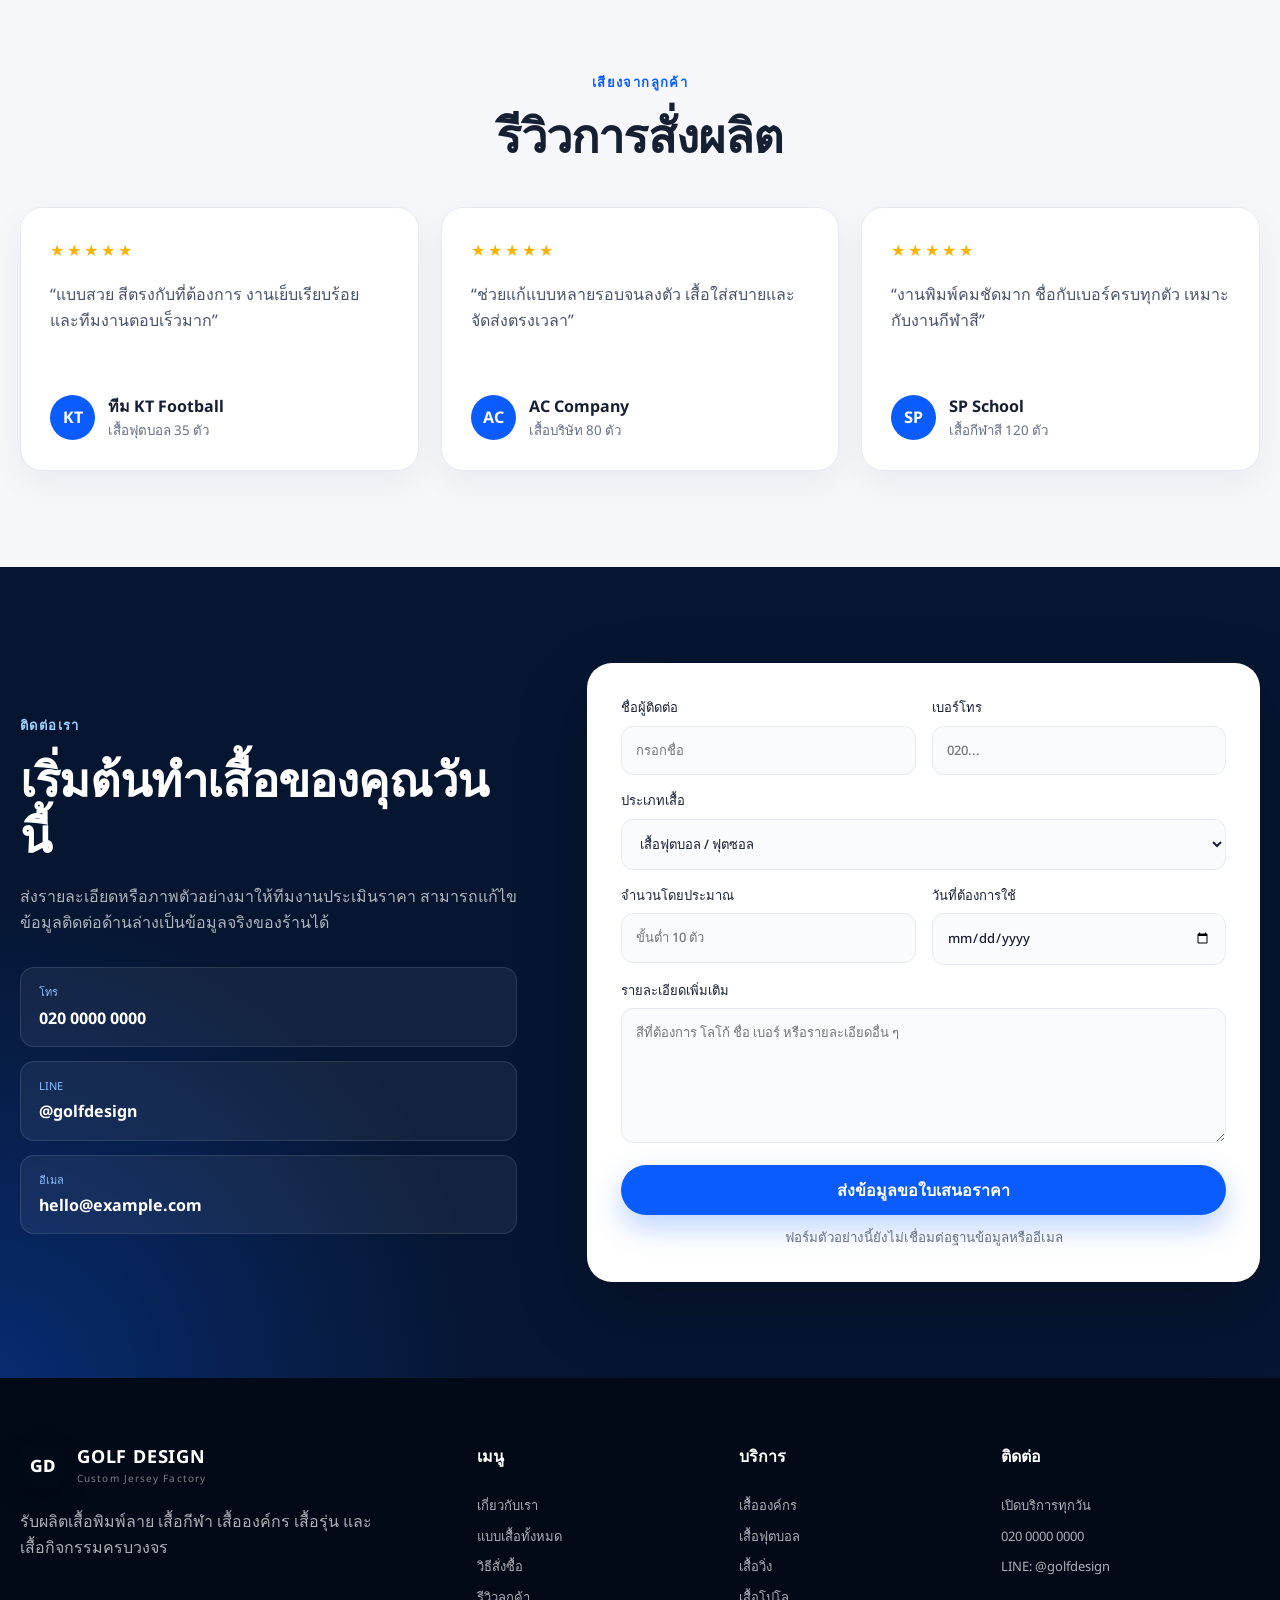
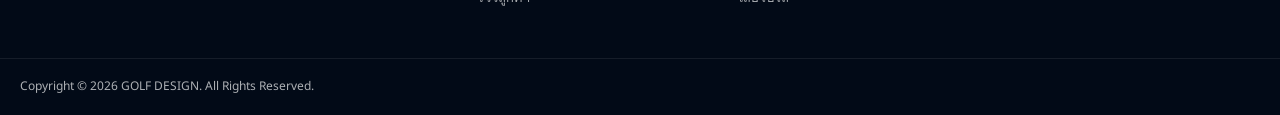
==== commit 9e88c60b: "Merge branch 'main' of https://github.com/BounmaPms/golf-design-web" ====
--- a/index.html
+++ b/index.html
@@ -31,7 +31,7 @@
     <div class="container navbar">
       <a class="brand" href="#home">
         <span class="brand-mark">
-          <img src="/img/GOLF DESGIN LOGO NOTEXT@4x-8.png" alt="GOLF DESIGN">
+          <img src="img/GOLF DESGIN LOGO.png" alt="GOLF DESIGN">
         </span>
         <span>
           <strong>GOLF DESIGN</strong>
@@ -91,7 +91,7 @@
 
         <div class="hero-visual">
           <div class="hero-card main-shirt">
-            <img src="/img/luka.jpg" alt="ตัวอย่างเสื้อกีฬา">
+            <img src="img/luka.jpg" alt="ตัวอย่างเสื้อกีฬา">
           </div>
           <div class="floating-badge badge-one">
             <strong>ສີສົດ</strong>
